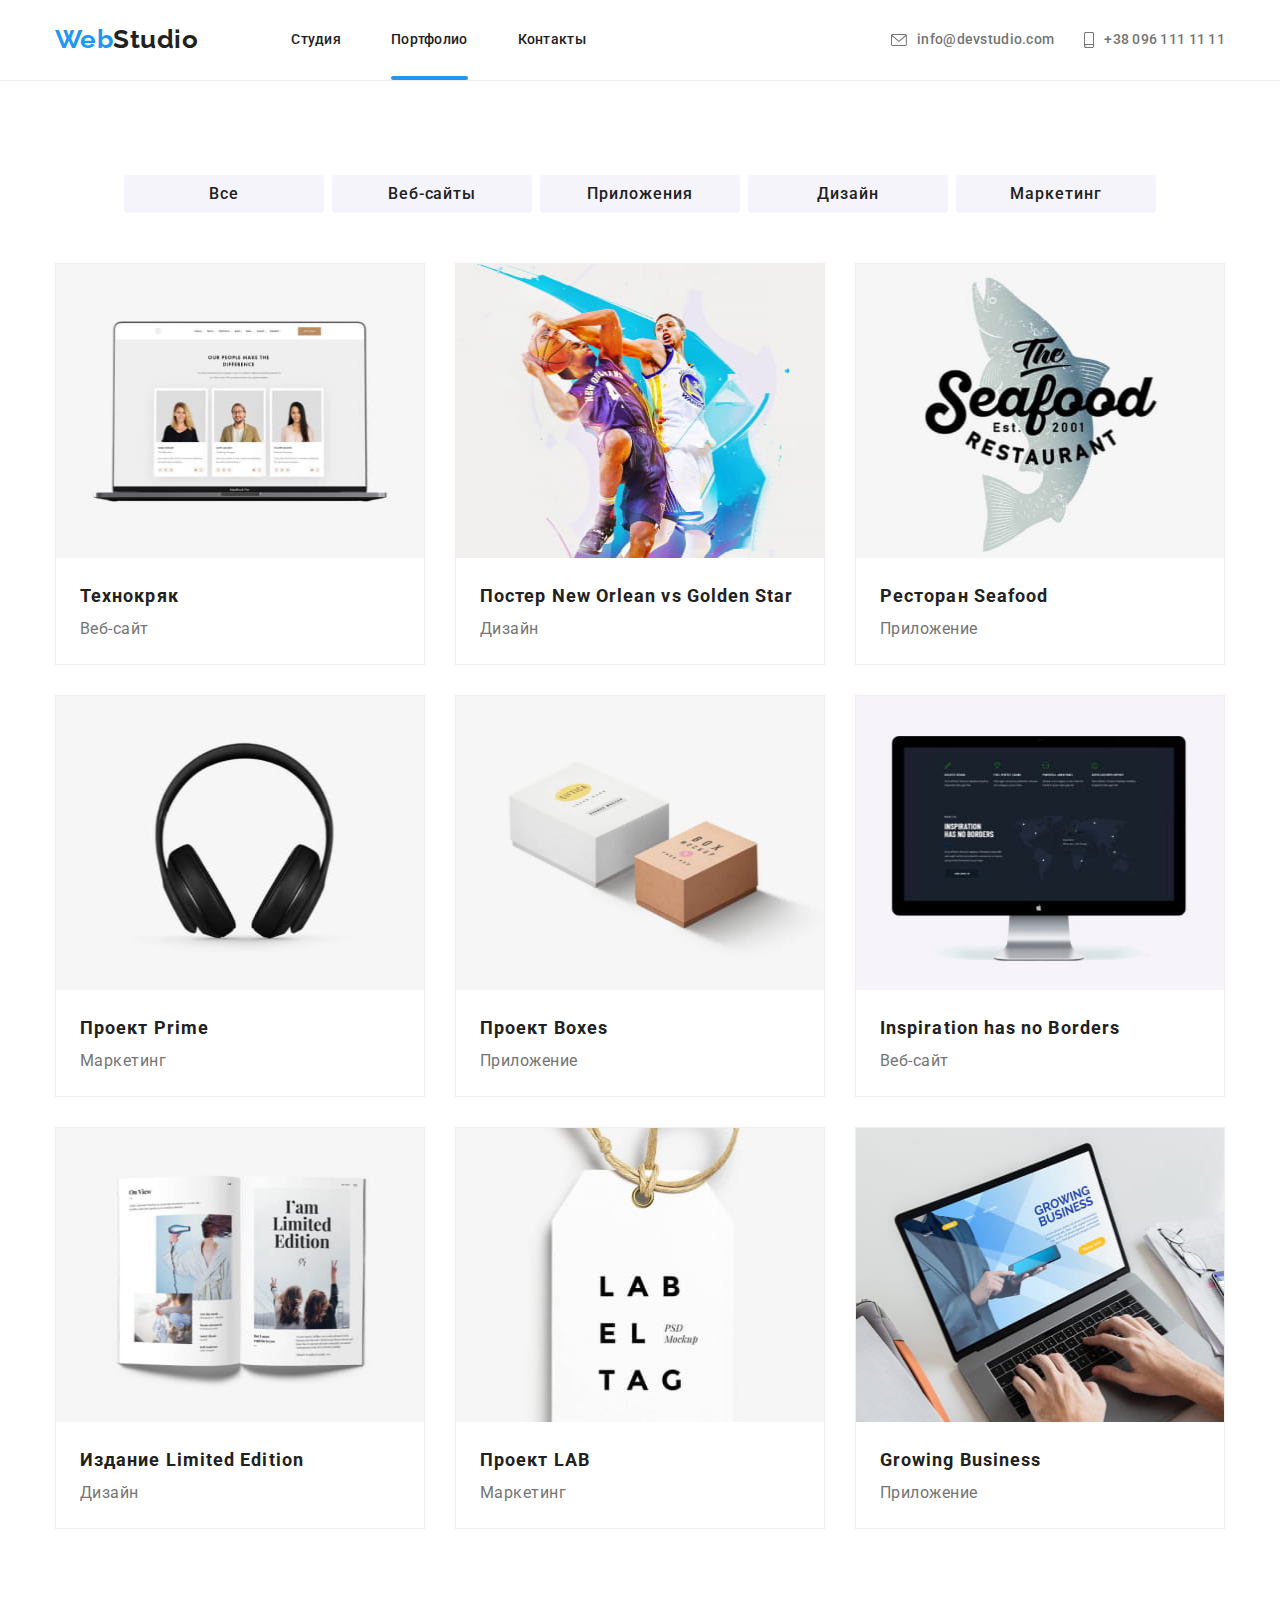
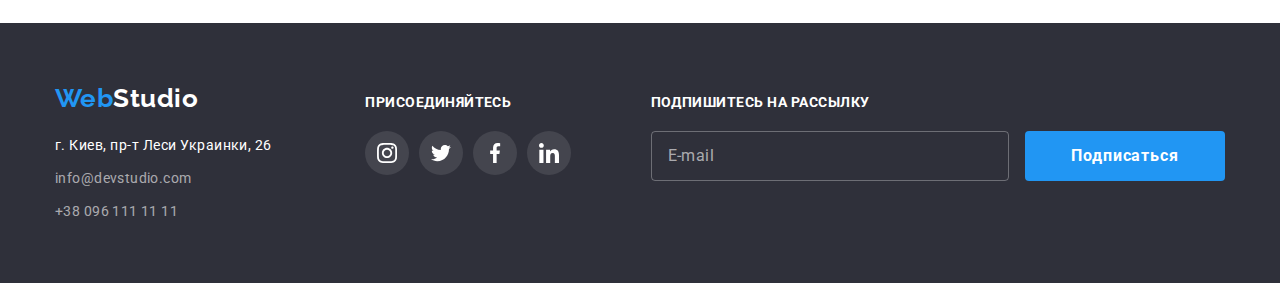
==== portfolio.html @ 0d94214a "initial files added" ====
<!DOCTYPE html>
<html lang="ru">
<head>
    <meta charset="UTF-8">
    <meta name="viewport" content="width=device-width, initial-scale=1.0">
    <link rel="stylesheet" href="https://cdnjs.cloudflare.com/ajax/libs/modern-normalize/1.0.0/modern-normalize.min.css">
    <link rel="preconnect" href="https://fonts.gstatic.com">
    <link href="https://fonts.googleapis.com/css2?family=Raleway:wght@700&family=Roboto:wght@400;500;700;900&display=swap"
        rel="stylesheet">
    <link href="https://fonts.googleapis.com/css2?family=Roboto:wght@400;500;700;900&display=swap" rel="stylesheet">
    <link rel="stylesheet" href="./css/main.min.css">
    <title>Web Studio</title>
</head>
<body>
    <header class="page-header">
        <div class="header-container container">
            <nav class="main-nav">
                <!-- lOGO -->
                <a class="logo header-logo link" href="./index.html"><span class="logo-span">Web</span>Studio</a>
                <!-- lOGO end -->
                <ul class="site-nav list">
                    <li class="nav-item">
                        <a class="link" href="./index.html">Студия</a>
                    </li>
                    <li class="nav-item">
                        <a class="link active" href="./portfolio.html">Портфолио</a>
                    </li>
                    <li class="nav-item">
                        <a class="link" href="#">Контакты</a>
                    </li>
                </ul>
            </nav>
            <ul class="contacts list">
                <li class="contacts-item">
                    <a class="header-contacts link" href="mailto:info@devstudio.com">
                        <svg class="contacts-icon envelope">
                            <use href="./images/sprite.svg#envelope"></use>
                        </svg>
                        info@devstudio.com
                    </a>
                </li>
                <li class="contacts-item">
                    <a class="header-contacts link" href="tel:+380961111111">
                        <svg class="contacts-icon smartphone">
                            <use href="./images/sprite.svg#smartphone"></use>
                        </svg>
                        +38 096 111 11 11
                    </a>
                </li>
            </ul>
        </div>
    </header>
    <main class="page-main">
        <section class="portfolio">
            <div class="portfolio-container container">
                <h1 class="visually-hidden">Портфолио</h1>
                <!-- FILTER-BUTTONS -->
                <ul class="filter-buttons list">
                    <li class="filter-item">
                        <button class="button" type="button">Все</button>
                    </li>
                    <li class="filter-item">
                        <button class="button" type="button">Веб-сайты</button>
                    </li>
                    <li class="filter-item">
                        <button class="button" type="button">Приложения</button>
                    </li>
                    <li class="filter-item">
                        <button class="button" type="button">Дизайн</button>
                    </li>
                    <li class="filter-item">
                        <button class="button" type="button">Маркетинг</button>
                    </li>
                </ul>
                <!-- FILTER-BUTTONS end-->
                
                <!-- PROJECTS -->
                <ul class="project-list list">
                    <li class="project-item">
                        <a class="link" href="">
                            <div class="project-photo-wrapper">
                                <img class="photo" width="370" height="294" src="./images/portfolio/img-0.jpg" alt="Картинка с ноутбуком">
                                <p class="overlay">
                                Технокряк это современная площадка распространения коронавируса. 
                                Компании используют эту платформу для цифрового шпионажа и атак на защищённые сервера конкурентов.
                                </p>
                            </div>
                            <div class="project-description-wrapper">
                                <h2 class="title">Технокряк</h2>
                                <p class="description">Веб-сайт</p>
                            </div>
                        </a>
                    </li>
                    <li class="project-item">
                        <a class="link" href="">
                            <div class="project-photo-wrapper">
                                <img class="photo" width="370" height="294" src="./images/portfolio/img-1.jpg" alt="Картинка с баскетболистами">
                                <p class="overlay">
                                    Технокряк это современная площадка распространения коронавируса.
                                    Компании используют эту платформу для цифрового шпионажа и атак на защищённые сервера конкурентов.
                                </p>
                            </div>
                            <div class="project-description-wrapper">
                                <h2 class="title">Постер <span lang="en">New Orlean vs Golden Star</span></h2>
                                <p class="description">Дизайн</p>
                            </div>
                        </a>
                    </li>
                    <li class="project-item">
                        <a class="link" href="">
                            <div class="project-photo-wrapper">
                                <img class="photo" width="370" height="294" src="./images/portfolio/img-2.jpg" alt="Картинка с логотипом ресторана">
                                <p class="overlay">
                                    Технокряк это современная площадка распространения коронавируса. 
                                    Компании используют эту платформу для цифрового шпионажа и атак на защищённые сервера конкурентов.
                                    </p>
                            </div>
                            <div class="project-description-wrapper">
                                <h2 class="title">Ресторан <span lang="en">Seafood</span></h2>
                                <p class="description">Приложение</p>
                            </div>
                        </a>
                    </li>
                    <li class="project-item">
                        <a class="link" href="">
                            <div class="project-photo-wrapper">
                                <img class="photo" width="370" height="294" src="./images/portfolio/img-3.jpg" alt="Картинка с наушниками">
                                <p class="overlay">
                                    Технокряк это современная площадка распространения коронавируса. 
                                    Компании используют эту платформу для цифрового шпионажа и атак на защищённые сервера конкурентов.
                                    </p>
                            </div>
                            <div class="project-description-wrapper">
                                <h2 class="title">Проект <span lang="en">Prime</span></h2>
                                <p class="description">Маркетинг</p>
                            </div>
                        </a>
                    </li>
                    <li class="project-item">
                        <a class="link" href="">
                            <div class="project-photo-wrapper">
                                <img class="photo" width="370" height="294" src="./images/portfolio/img-4.jpg" alt="Картинка с картонными коробками">
                                <p class="overlay">
                                    Технокряк это современная площадка распространения коронавируса. 
                                    Компании используют эту платформу для цифрового шпионажа и атак на защищённые сервера конкурентов.
                                    </p>
                            </div>
                            <div class="project-description-wrapper">
                                <h2 class="title">Проект <span lang="en">Boxes</span></h2>
                                <p class="description">Приложение</p>
                            </div>
                        </a>
                    </li>
                    <li class="project-item">
                        <a class="link" href="">
                            <div class="project-photo-wrapper">
                                <img class="photo" width="370" height="294" src="./images/portfolio/img-5.jpg" alt="Картинка с iMac">
                                <p class="overlay">
                                    Технокряк это современная площадка распространения коронавируса. 
                                    Компании используют эту платформу для цифрового шпионажа и атак на защищённые сервера конкурентов.
                                    </p>
                            </div>
                            <div class="project-description-wrapper">
                                <h2 class="title" lang="en">Inspiration has no Borders</h2>
                                <p class="description">Веб-сайт</p>
                            </div>
                        </a>
                    </li>
                    <li class="project-item">
                        <a class="link" href="">
                            <div class="project-photo-wrapper">
                                <img class="photo" width="370" height="294" src="./images/portfolio/img-6.jpg" alt="Картинка с журналом">
                                <p class="overlay">
                                    Технокряк это современная площадка распространения коронавируса. 
                                    Компании используют эту платформу для цифрового шпионажа и атак на защищённые сервера конкурентов.
                                    </p>
                            </div>
                            <div class="project-description-wrapper">
                                <h2 class="title">Издание <span lang="en">Limited Edition</span></h2>
                                <p class="description">Дизайн</p>
                            </div>
                        </a>
                    </li>
                    <li class="project-item">
                        <a class="link" href="">
                            <div class="project-photo-wrapper">
                                <img class="photo" width="370" height="294" src="./images/portfolio/img-7.jpg" alt="Картинка с Биркой">
                                <p class="overlay">
                                    Технокряк это современная площадка распространения коронавируса. 
                                    Компании используют эту платформу для цифрового шпионажа и атак на защищённые сервера конкурентов.
                                    </p>
                            </div>
                            <div class="project-description-wrapper">
                                <h2 class="title">Проект <span lang="en">LAB</span></h2>
                                <p class="description">Маркетинг</p>
                            </div>
                        </a>
                    </li>
                    <li class="project-item">
                        <a class="link" href="">
                            <div class="project-photo-wrapper">
                            <img class="photo" width="370" height="294" src="./images/portfolio/img-8.jpg" alt="Картинка с ноутбуком">
                            <p class="overlay">
                                Технокряк это современная площадка распространения коронавируса. 
                                Компании используют эту платформу для цифрового шпионажа и атак на защищённые сервера конкурентов.
                                </p>
                            </div>
                            <div class="project-description-wrapper">
                                <h2 class="title" lang="en">Growing Business</h2>
                                <p class="description">Приложение</p>
                            </div>
                        </a>
                    </li>
                </ul>
                <!-- PROJECTS end -->
            </div>
            
        </section>
    </main>
    <footer class="page-footer">
        <div class="footer-container container">
            <div class="footer-wrapper-contacts">
                <!-- lOGO -->
                <a class="logo footer-logo link" href="./index.html"><span class="logo-span">Web</span>Studio</a>
                <!-- lOGO end -->
                <address class="page-adress">
                    <p class="footer-adress item">г. Киев, пр-т Леси Украинки, 26</p>
                    <a class="footer-contacts link item" href="mailto:info@devstudio.com">info@devstudio.com</a>
                    <a class="footer-contacts link item" href="tel:+380961111111">+38 096 111 11 11</a>
                </address>
            </div>
            <div class="footer-wrapper-social">
                <p class="title">Присоединяйтесь</p>
                <ul class="social-links list">
                    <li class="social-links-item">
                        <a href="#" class="social-link link">
                            <svg class="social-icon">
                                <use href="./images/sprite.svg#instagram"></use>
                            </svg>
                        </a>
                    </li>
                    <li class="social-links-item">
                        <a href="#" class="social-link link">
                            <svg class="social-icon">
                                <use href="./images/sprite.svg#twitter"></use>
                            </svg>
                        </a>
                    </li>
                    <li class="social-links-item">
                        <a href="#" class="social-link link">
                            <svg class="social-icon">
                                <use href="./images/sprite.svg#facebook"></use>
                            </svg>
                        </a>
                    </li>
                    <li class="social-links-item">
                        <a href="#" class="social-link link">
                            <svg class="social-icon">
                                <use href="./images/sprite.svg#linkedin"></use>
                            </svg>
                        </a>
                    </li>
                </ul>
            </div>
            <form action="#" class="footer-subscribe-form">
                <label for="subscribe-email" class="title form-label">Подпишитесь на рассылку</label>
                <input class="form-input" type="email" name="email" id="subscribe-email" placeholder="E-mail">
                <button type="submit" class="button">Подписаться</button>
            </form>
        </div>
    </footer>
</body>
</html>
---- css/main.min.css ----
:root{--card-grid-gap: 30px}.visually-hidden{position:absolute !important;clip:rect(1px 1px 1px 1px);clip:rect(1px, 1px, 1px, 1px);padding:0 !important;border:0 !important;height:1px !important;width:1px !important;overflow:hidden}img{display:block;max-width:100%}h1,h2,h3,h4,h5,h6,p{margin:0}ul,li{margin:0;padding:0}.list{list-style:none}.link{text-decoration:none}.page-adress{font-style:normal}body{margin:auto;color:#757575;background-color:#fff;font-weight:400;font-family:"Roboto",sans-serif;letter-spacing:0.03em}.container{width:1200px;margin:0 auto;padding-top:94px;padding-bottom:94px;padding-left:15px;padding-right:15px}.header-container{display:-webkit-box;display:-ms-flexbox;display:flex;-webkit-box-align:center;-ms-flex-align:center;align-items:center;-webkit-box-pack:justify;-ms-flex-pack:justify;justify-content:space-between;padding-top:0;padding-bottom:0}.hero-container{padding:200px 0;text-align:center}.whatwedo-container{padding-top:0}.footer-container{display:-webkit-box;display:-ms-flexbox;display:flex;-webkit-box-pack:justify;-ms-flex-pack:justify;justify-content:space-between;-webkit-box-align:baseline;-ms-flex-align:baseline;align-items:baseline;padding-top:60px;padding-bottom:60px;color:#fff}.logo{font-weight:700;font-size:26px;font-family:"Raleway",sans-serif;line-height:1.19}.header-logo .logo-span,.footer-logo .logo-span{color:#2196f3}.header-logo{margin-right:93px;padding-top:24px;padding-bottom:25px;color:#212121}.footer-logo{display:block;margin-bottom:20px;color:#fff}.button{display:inline-block;min-width:200px;min-height:50px;padding:10px;color:#fff;background-color:#2196f3;font-family:inherit;font-weight:700;font-size:16px;line-height:1.87;letter-spacing:0.06em;border:0;border-radius:4px;-webkit-box-shadow:0;box-shadow:0;-webkit-transition:-webkit-box-shadow 250ms cubic-bezier(0.4, 0, 0.2, 1);transition:-webkit-box-shadow 250ms cubic-bezier(0.4, 0, 0.2, 1);transition:box-shadow 250ms cubic-bezier(0.4, 0, 0.2, 1);transition:box-shadow 250ms cubic-bezier(0.4, 0, 0.2, 1), -webkit-box-shadow 250ms cubic-bezier(0.4, 0, 0.2, 1)}.button:hover,.button:focus{cursor:pointer;-webkit-box-shadow:0px 4px 4px rgba(0,0,0,0.15);box-shadow:0px 4px 4px rgba(0,0,0,0.15)}.modal-form .button{-ms-flex-item-align:center;-ms-grid-row-align:center;align-self:center}.filter-buttons .button{min-height:38px;padding:6px 22px;color:#212121;background-color:#f5f4fa;font-weight:500;font-size:16px;line-height:1.62;-webkit-box-shadow:0;box-shadow:0;-webkit-transition:color 250ms cubic-bezier(0.4, 0, 0.2, 1),background-color 250ms cubic-bezier(0.4, 0, 0.2, 1),-webkit-box-shadow 250ms cubic-bezier(0.4, 0, 0.2, 1);transition:color 250ms cubic-bezier(0.4, 0, 0.2, 1),background-color 250ms cubic-bezier(0.4, 0, 0.2, 1),-webkit-box-shadow 250ms cubic-bezier(0.4, 0, 0.2, 1);transition:color 250ms cubic-bezier(0.4, 0, 0.2, 1),background-color 250ms cubic-bezier(0.4, 0, 0.2, 1),box-shadow 250ms cubic-bezier(0.4, 0, 0.2, 1);transition:color 250ms cubic-bezier(0.4, 0, 0.2, 1),background-color 250ms cubic-bezier(0.4, 0, 0.2, 1),box-shadow 250ms cubic-bezier(0.4, 0, 0.2, 1),-webkit-box-shadow 250ms cubic-bezier(0.4, 0, 0.2, 1)}.filter-buttons .button:focus,.filter-buttons .button:hover{color:#fff;background-color:#2196f3;-webkit-box-shadow:0px 3px 1px rgba(0,0,0,0.1),0px 1px 2px rgba(0,0,0,0.08),0px 2px 2px rgba(0,0,0,0.12);box-shadow:0px 3px 1px rgba(0,0,0,0.1),0px 1px 2px rgba(0,0,0,0.08),0px 2px 2px rgba(0,0,0,0.12)}.social-links{display:-webkit-box;display:-ms-flexbox;display:flex;-webkit-box-pack:center;-ms-flex-pack:center;justify-content:center;-ms-flex-wrap:wrap;flex-wrap:wrap;margin-right:-10px}.social-links-item{width:44px;height:44px;margin-right:10px}.social-link{display:-webkit-box;display:-ms-flexbox;display:flex;-webkit-box-pack:center;-ms-flex-pack:center;justify-content:center;-webkit-box-align:center;-ms-flex-align:center;align-items:center;width:100%;height:100%;border-radius:50%}.team .social-link{color:#afb1b8;background-color:#fff;-webkit-transition:background-color 250ms cubic-bezier(0.4, 0, 0.2, 1),-webkit-transition 250ms cubic-bezier(0.4, 0, 0.2, 1);transition:background-color 250ms cubic-bezier(0.4, 0, 0.2, 1),-webkit-transition 250ms cubic-bezier(0.4, 0, 0.2, 1);transition:transition 250ms cubic-bezier(0.4, 0, 0.2, 1),background-color 250ms cubic-bezier(0.4, 0, 0.2, 1);transition:transition 250ms cubic-bezier(0.4, 0, 0.2, 1),background-color 250ms cubic-bezier(0.4, 0, 0.2, 1),-webkit-transition 250ms cubic-bezier(0.4, 0, 0.2, 1)}.social-link:hover,.social-link:focus{color:#fff;background-color:#2196f3}.page-footer .social-link{color:#fff;background-color:rgba(255,255,255,0.1);-webkit-transition:background-color 250ms cubic-bezier(0.4, 0, 0.2, 1);transition:background-color 250ms cubic-bezier(0.4, 0, 0.2, 1)}.page-footer .social-link:hover,.page-footer .social-link:focus{background-color:#2196f3}.social-icon{width:20px;height:20px;fill:currentColor}.section .section-title{margin-top:0;margin-bottom:50px;color:#212121;font-weight:700;font-size:36px;line-height:1.17;text-align:center}.advantages .title{margin-bottom:10px;color:#212121;font-weight:700;font-size:14px;line-height:1.14;text-transform:uppercase}.team .title{margin-bottom:10px;color:#212121;font-weight:500;font-size:16px;line-height:1.19;text-align:center}.page-footer .title{margin-bottom:20px;color:#fff;font-weight:700;font-size:14px;line-height:1.14;text-transform:uppercase}.project-list .title{color:#212121;font-weight:700;font-size:18px;line-height:2;letter-spacing:0.06em}.page-header{border-bottom:1px solid #ececec}.main-nav{display:-webkit-box;display:-ms-flexbox;display:flex;-webkit-box-align:center;-ms-flex-align:center;align-items:center}.site-nav{display:-webkit-box;display:-ms-flexbox;display:flex}.site-nav .active{color:#2196f3}.site-nav .link{display:block;padding-top:32px;padding-bottom:32px;color:#212121;font-weight:500;font-size:14px;line-height:1.14;letter-spacing:0.02em;-webkit-transition:color 250ms cubic-bezier(0.4, 0, 0.2, 1);transition:color 250ms cubic-bezier(0.4, 0, 0.2, 1)}.site-nav .link:hover,.site-nav .link:focus{color:#2196f3}.nav-item{position:relative}.nav-item:not(:last-child){margin-right:50px}.nav-item .link::after{position:absolute;bottom:0;left:0;content:'';opacity:0;width:100%;height:4px;background-color:#2196f3;border-radius:2px}.active.link::after{opacity:1}.contacts{display:-webkit-box;display:-ms-flexbox;display:flex}.contacts-item:not(:last-child){margin-right:30px}.contacts-icon{display:-webkit-box;display:-ms-flexbox;display:flex;-webkit-box-pack:center;-ms-flex-pack:center;justify-content:center;-webkit-box-align:center;-ms-flex-align:center;align-items:center;margin-right:10px;fill:currentColor}.contacts-icon.envelope{width:16px;height:12px}.contacts-icon.smartphone{width:10px;height:16px}.header-contacts{display:-webkit-box;display:-ms-flexbox;display:flex;-webkit-box-align:center;-ms-flex-align:center;align-items:center;padding-top:32px;padding-bottom:32px;color:#757575;font-weight:500;font-size:14px;line-height:1.14;letter-spacing:0.02em;-webkit-transition:color 250ms cubic-bezier(0.4, 0, 0.2, 1);transition:color 250ms cubic-bezier(0.4, 0, 0.2, 1)}.header-contacts:hover,.header-contacts:focus{color:#2196f3}.hero{max-width:1600px;margin:0 auto;color:#fff;background-color:#2f303a;background-image:-webkit-gradient(linear, left top, left bottom, from(rgba(47,48,58,0.4)), to(rgba(47,48,58,0.4))),url(../images/hero/hero-bg.jpg);background-image:linear-gradient(rgba(47,48,58,0.4), rgba(47,48,58,0.4)),url(../images/hero/hero-bg.jpg);background-position:center;-o-object-fit:cover;object-fit:cover}.hero-title{width:700px;margin-bottom:30px;margin-left:auto;margin-right:auto;font-weight:900;font-size:44px;line-height:1.36;text-align:center;letter-spacing:0.06em;text-transform:uppercase}.advantages{display:-webkit-box;display:-ms-flexbox;display:flex;-ms-flex-wrap:wrap;flex-wrap:wrap;margin-right:calc(-1 * var(--card-grid-gap));margin-bottom:calc(-1 * var(--card-grid-gap))}.advantages .text{font-size:14px;line-height:1.71}.advantages-item{width:calc(100% / 4 - var(--card-grid-gap));margin-right:var(--card-grid-gap);margin-bottom:var(--card-grid-gap)}.advantages-icon-container{display:-webkit-box;display:-ms-flexbox;display:flex;width:100%;height:120px;-webkit-box-pack:center;-ms-flex-pack:center;justify-content:center;-webkit-box-align:center;-ms-flex-align:center;align-items:center;margin-bottom:30px;background-color:#f5f4fa;border-radius:4px}.advantages-icon{width:70px;height:70px}.whatwedo{display:-webkit-box;display:-ms-flexbox;display:flex;-ms-flex-wrap:wrap;flex-wrap:wrap;margin-right:calc(-1 * var(--card-grid-gap));margin-bottom:calc(-1 * var(--card-grid-gap))}.whatwedo-item{position:relative;width:calc(100% / 3 - var(--card-grid-gap));margin-right:var(--card-grid-gap);margin-bottom:var(--card-grid-gap)}.whatwedo .title{position:absolute;bottom:0;width:100%;padding:27px 15px;background-color:rgba(47,48,58,0.8);color:#fff;font-weight:700;font-size:14px;line-height:1.14;text-align:center;text-transform:uppercase}.team{background-color:#f5f4fa}.team-list{display:-webkit-box;display:-ms-flexbox;display:flex;-ms-flex-wrap:wrap;flex-wrap:wrap;margin-right:calc(-1 * var(--card-grid-gap));margin-bottom:calc(-1 * var(--card-grid-gap))}.team-item{width:calc(100% / 4 - var(--card-grid-gap));margin-right:var(--card-grid-gap);margin-bottom:var(--card-grid-gap);background-color:#fff;border-radius:0 0 4px 4px;-webkit-box-shadow:0px 1px 3px rgba(0,0,0,0.12),0px 1px 1px rgba(0,0,0,0.14),0px 2px 1px rgba(0,0,0,0.2);box-shadow:0px 1px 3px rgba(0,0,0,0.12),0px 1px 1px rgba(0,0,0,0.14),0px 2px 1px rgba(0,0,0,0.2)}.team-description-wrapper{padding-top:30px;padding-bottom:30px;padding-left:15px;padding-right:15px}.team .position{margin-bottom:16px;font-size:16px;line-height:1.19;text-align:center}.clients{display:-webkit-box;display:-ms-flexbox;display:flex;margin-right:calc(-1 * var(--card-grid-gap));-webkit-box-align:center;-ms-flex-align:center;align-items:center}.clients-item{width:calc(100% / 6 - var(--card-grid-gap));height:90px;margin-right:var(--card-grid-gap);color:#757575}.clients-icon-link{display:-webkit-box;display:-ms-flexbox;display:flex;-webkit-box-pack:center;-ms-flex-pack:center;justify-content:center;-webkit-box-align:center;-ms-flex-align:center;align-items:center;width:100%;height:100%;color:#afb1b8;border:1px solid #afb1b8;border-radius:4px;-webkit-transition:color 250ms cubic-bezier(0.4, 0, 0.2, 1),border 250ms cubic-bezier(0.4, 0, 0.2, 1);transition:color 250ms cubic-bezier(0.4, 0, 0.2, 1),border 250ms cubic-bezier(0.4, 0, 0.2, 1)}.clients-icon-link:hover,.clients-icon-link:focus{color:#2196f3;border:1px solid #2196f3}.clients-icon{width:80px;height:50px;fill:currentColor}.clients-icon.company-1{width:44px;height:49px}.clients-icon.company-2{width:40px;height:52px}.clients-icon.company-3{width:41px;height:43px}.clients-icon.company-4{width:80px;height:42px}.clients-icon.company-5{width:59px;height:47px}.clients-icon.company-6{width:88px;height:45px}.page-footer{color:#fff;background-color:#2f303a}.page-adress{min-width:231px}.page-adress .item:not(:last-child){margin-bottom:9px}.footer-adress{font-size:14px;line-height:1.71}.footer-contacts{display:block;color:rgba(255,255,255,0.6);font-size:14px;line-height:1.71;letter-spacing:0.03em;-webkit-transition:color 250ms cubic-bezier(0.4, 0, 0.2, 1);transition:color 250ms cubic-bezier(0.4, 0, 0.2, 1)}.footer-contacts:hover,.footer-contacts:focus{color:#2196f3}.footer-subscribe-form .form-label{display:block}.footer-subscribe-form .form-input{min-width:358px;min-height:50px;margin-right:12px;padding-left:16px;background-color:transparent;color:#fff;font-size:16px;line-height:1.25;letter-spacing:0.03em;border:1px solid rgba(255,255,255,0.3);border-radius:4px}.footer-subscribe-form .form-input::-webkit-input-placeholder{color:rgba(255,255,255,0.6)}.footer-subscribe-form .form-input:-ms-input-placeholder{color:rgba(255,255,255,0.6)}.footer-subscribe-form .form-input::-ms-input-placeholder{color:rgba(255,255,255,0.6)}.footer-subscribe-form .form-input::placeholder{color:rgba(255,255,255,0.6)}.filter-buttons{display:-webkit-box;display:-ms-flexbox;display:flex;-webkit-box-pack:center;-ms-flex-pack:center;justify-content:center;margin-bottom:50px}.filter-item:not(:last-child){margin-right:8px}.project-list{display:-webkit-box;display:-ms-flexbox;display:flex;-ms-flex-wrap:wrap;flex-wrap:wrap;margin-right:calc(-1 * var(--card-grid-gap));margin-bottom:calc(-1 * var(--card-grid-gap))}.project-item{-ms-flex-preferred-size:calc(100% / 3 - var(--card-grid-gap));flex-basis:calc(100% / 3 - var(--card-grid-gap));margin-right:var(--card-grid-gap);margin-bottom:var(--card-grid-gap);border:1px solid #eeeeee}.project-item .link{display:block;-webkit-box-shadow:0;box-shadow:0;-webkit-transition:-webkit-box-shadow 250ms cubic-bezier(0.4, 0, 0.2, 1);transition:-webkit-box-shadow 250ms cubic-bezier(0.4, 0, 0.2, 1);transition:box-shadow 250ms cubic-bezier(0.4, 0, 0.2, 1);transition:box-shadow 250ms cubic-bezier(0.4, 0, 0.2, 1), -webkit-box-shadow 250ms cubic-bezier(0.4, 0, 0.2, 1)}.project-item .link:hover,.project-item .link:focus{-webkit-box-shadow:0px 1px 1px rgba(0,0,0,0.12),0px 4px 4px rgba(0,0,0,0.06),1px 4px 6px rgba(0,0,0,0.16);box-shadow:0px 1px 1px rgba(0,0,0,0.12),0px 4px 4px rgba(0,0,0,0.06),1px 4px 6px rgba(0,0,0,0.16)}.project-list .description{color:#757575;font-size:16px;line-height:1.87}.project-description-wrapper{padding:20px 24px;background-color:#fff}.project-photo-wrapper{position:relative;overflow:hidden}.project-item .overlay{position:absolute;left:0;top:0;-webkit-transform:translateY(100%);transform:translateY(100%);display:-webkit-box;display:-ms-flexbox;display:flex;-webkit-box-align:center;-ms-flex-align:center;align-items:center;width:100%;height:100%;padding:24px;color:#fff;background-color:rgba(33,150,243,0.9);font-size:18px;line-height:1.56;text-align:center;-webkit-transition:-webkit-transform 250ms cubic-bezier(0.4, 0, 0.2, 1);transition:-webkit-transform 250ms cubic-bezier(0.4, 0, 0.2, 1);transition:transform 250ms cubic-bezier(0.4, 0, 0.2, 1);transition:transform 250ms cubic-bezier(0.4, 0, 0.2, 1), -webkit-transform 250ms cubic-bezier(0.4, 0, 0.2, 1)}.project-item .link:hover .overlay,.project-item .link:focus .overlay{-webkit-transform:translateY(0);transform:translateY(0)}.backdrop{position:fixed;top:0;left:0;width:100%;height:100%;background-color:rgba(0,0,0,0.2);opacity:1;-webkit-transform:scale(1);transform:scale(1);-webkit-transition:opacity 250ms cubic-bezier(0.4, 0, 0.2, 1),-webkit-transform 250ms cubic-bezier(0.4, 0, 0.2, 1);transition:opacity 250ms cubic-bezier(0.4, 0, 0.2, 1),-webkit-transform 250ms cubic-bezier(0.4, 0, 0.2, 1);transition:opacity 250ms cubic-bezier(0.4, 0, 0.2, 1),transform 250ms cubic-bezier(0.4, 0, 0.2, 1);transition:opacity 250ms cubic-bezier(0.4, 0, 0.2, 1),transform 250ms cubic-bezier(0.4, 0, 0.2, 1),-webkit-transform 250ms cubic-bezier(0.4, 0, 0.2, 1)}.modal{position:absolute;top:50%;left:50%;-webkit-transform:translate(-50%, -50%) scale(1);transform:translate(-50%, -50%) scale(1);width:528px;height:581px;padding:40px;background-color:#fff;-webkit-box-shadow:0px 1px 3px rgba(0,0,0,0.12),0px 1px 1px rgba(0,0,0,0.14),0px 2px 1px rgba(0,0,0,0.2);box-shadow:0px 1px 3px rgba(0,0,0,0.12),0px 1px 1px rgba(0,0,0,0.14),0px 2px 1px rgba(0,0,0,0.2);border-radius:4px;-webkit-transition:-webkit-transform 250ms cubic-bezier(0.4, 0, 0.2, 1);transition:-webkit-transform 250ms cubic-bezier(0.4, 0, 0.2, 1);transition:transform 250ms cubic-bezier(0.4, 0, 0.2, 1);transition:transform 250ms cubic-bezier(0.4, 0, 0.2, 1), -webkit-transform 250ms cubic-bezier(0.4, 0, 0.2, 1)}.backdrop.is-hidden .modal{-webkit-transform:translate(-50%, -50%) scale(0.9);transform:translate(-50%, -50%) scale(0.9)}.modal .call-to-action{margin:0 auto;margin-bottom:12px;color:#212121;font-weight:700;font-size:20px;line-height:1.15}.modal-form{display:-webkit-box;display:-ms-flexbox;display:flex;-webkit-box-orient:vertical;-webkit-box-direction:normal;-ms-flex-direction:column;flex-direction:column}.modal-form-input-wrapper{display:block;position:relative}.modal-form-input-label{margin-bottom:10px}.modal-form .input-title,.modal-form .textarea-title{display:block;margin-bottom:4px;font-size:12px;line-height:1.17;letter-spacing:0.01em}.modal-form-input{display:block;height:40px;width:100%;padding-left:42px;border:1px solid rgba(33,33,33,0.2);border-radius:4px;-webkit-transition:border 250ms cubic-bezier(0.4, 0, 0.2, 1);transition:border 250ms cubic-bezier(0.4, 0, 0.2, 1)}.modal-form-input:focus,.modal-form-input:hover{cursor:pointer;outline:none;border:1px solid #2196f3}.modal-form-icon{position:absolute;top:50%;left:12px;-webkit-transform:translateY(-50%);transform:translateY(-50%);width:18px;height:18px;fill:#212121;-webkit-transition:fill 250ms cubic-bezier(0.4, 0, 0.2, 1);transition:fill 250ms cubic-bezier(0.4, 0, 0.2, 1)}.modal-form-input:focus+.modal-form-icon,.modal-form-input:hover+.modal-form-icon{fill:#2196f3}.modal-form-textarea-label{margin-bottom:20px}.modal-form-message{display:block;height:120px;width:100%;padding:12px 16px;resize:none;border:1px solid rgba(33,33,33,0.2);border-radius:4px;-webkit-transition:border 250ms cubic-bezier(0.4, 0, 0.2, 1);transition:border 250ms cubic-bezier(0.4, 0, 0.2, 1)}.modal-form-message::-webkit-input-placeholder{font-size:12px;line-height:1.17;letter-spacing:0.01em;color:rgba(117,117,117,0.5)}.modal-form-message:-ms-input-placeholder{font-size:12px;line-height:1.17;letter-spacing:0.01em;color:rgba(117,117,117,0.5)}.modal-form-message::-ms-input-placeholder{font-size:12px;line-height:1.17;letter-spacing:0.01em;color:rgba(117,117,117,0.5)}.modal-form-message::placeholder{font-size:12px;line-height:1.17;letter-spacing:0.01em;color:rgba(117,117,117,0.5)}.modal-form-message:focus,.modal-form-message:hover{cursor:pointer;outline:none;border:1px solid #2196f3}.modal-form-check-policy-label{font-size:14px;line-height:1.71;margin-bottom:30px}.modal-form-check-policy-title{display:-webkit-box;display:-ms-flexbox;display:flex;-webkit-box-align:center;-ms-flex-align:center;align-items:center;-ms-flex-wrap:wrap;flex-wrap:wrap;font-size:14px;line-height:1.71}.modal-form-check-policy-title::before{content:'';display:inline-block;width:16px;height:15px;margin-right:7px;background-image:url("../images/modal-window/checkbox.svg");-webkit-transition:background-image 250ms cubic-bezier(0.4, 0, 0.2, 1);transition:background-image 250ms cubic-bezier(0.4, 0, 0.2, 1)}.modal-form-check-policy:checked+.modal-form-check-policy-title::before{background-image:url("../images/modal-window/checkbox-checked.svg")}.modal-form-check-policy:focus+.modal-form-check-policy-title::before{outline:1px solid #2f303a}.modal-form-check-policy-link{color:#2196f3}.modal-close-btn{position:absolute;top:8px;right:8px;width:30px;height:30px;border:1px solid rgba(0,0,0,0.1);border-radius:50%;cursor:pointer}.modal-close-icon{width:11px;height:11px;margin:auto}.is-hidden{opacity:0;-webkit-transform:scale(0);transform:scale(0);pointer-events:none}
/*# sourceMappingURL=main.min.css.map */
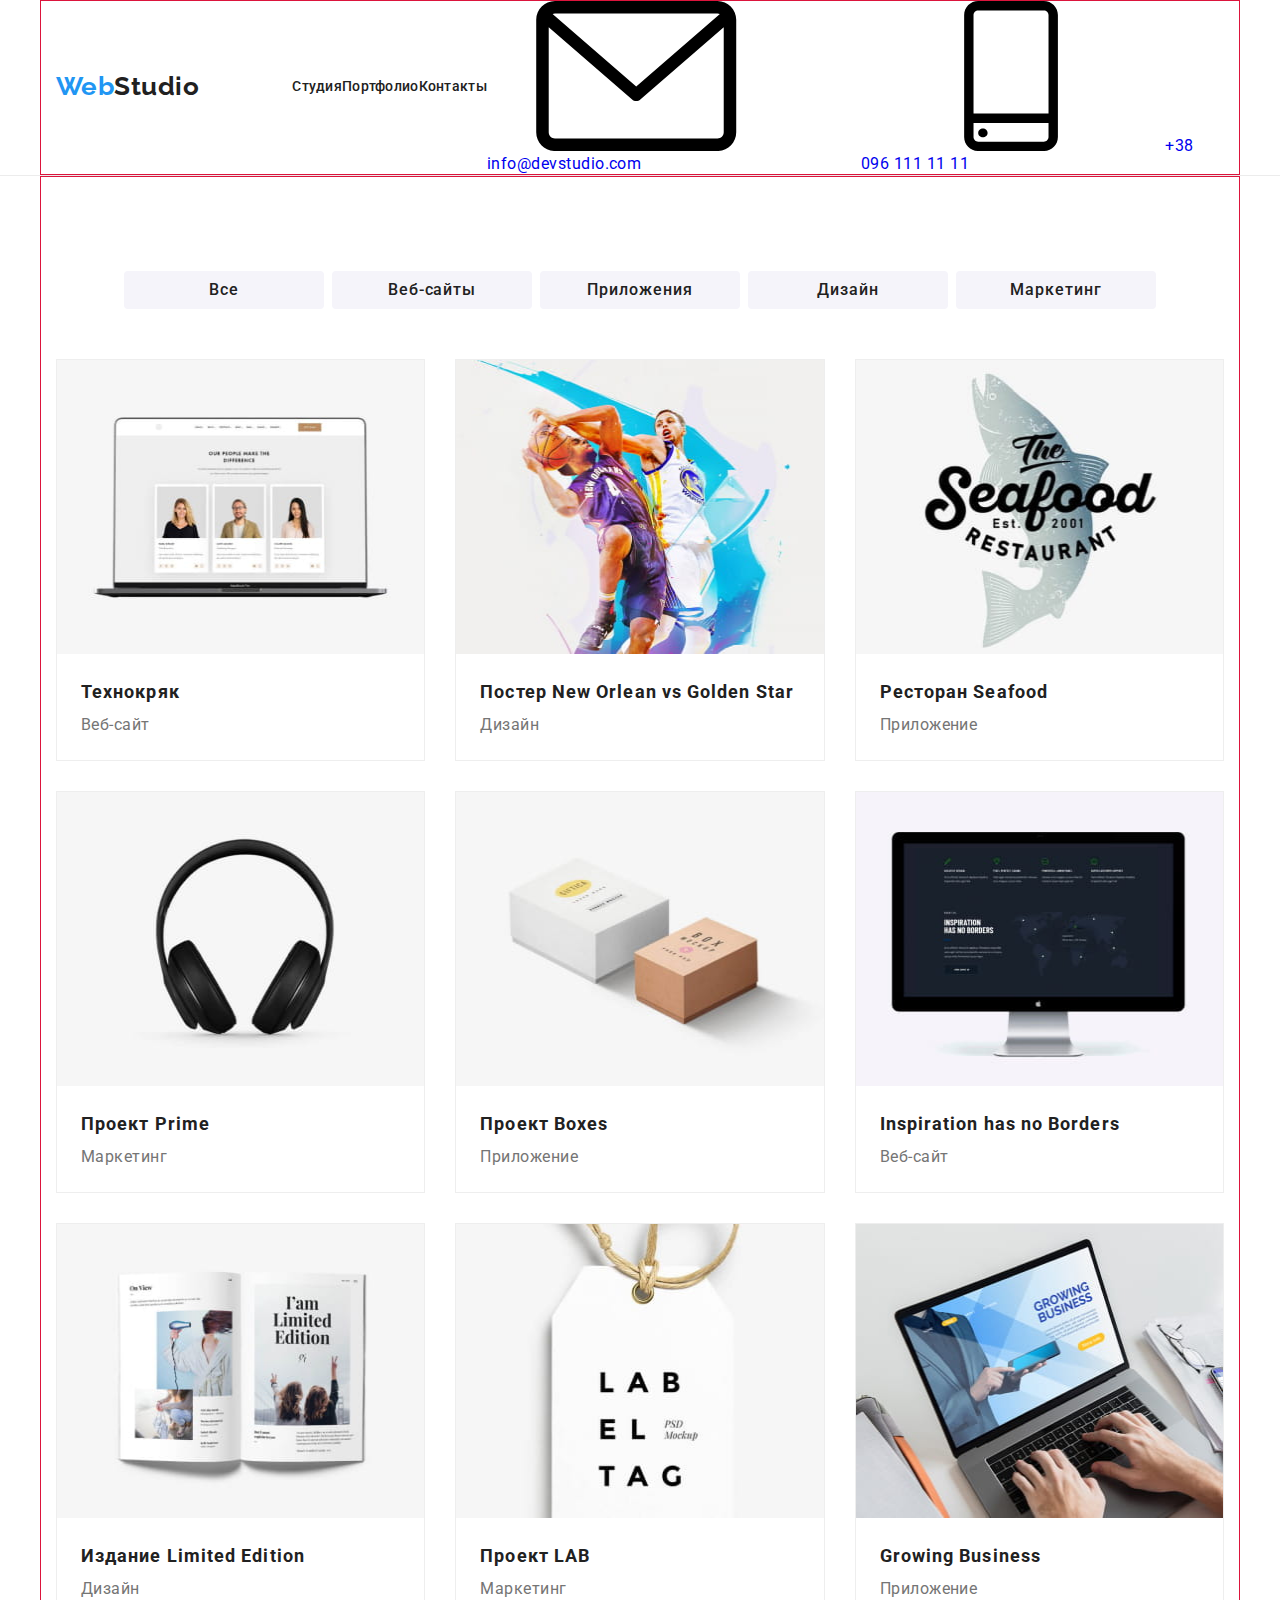
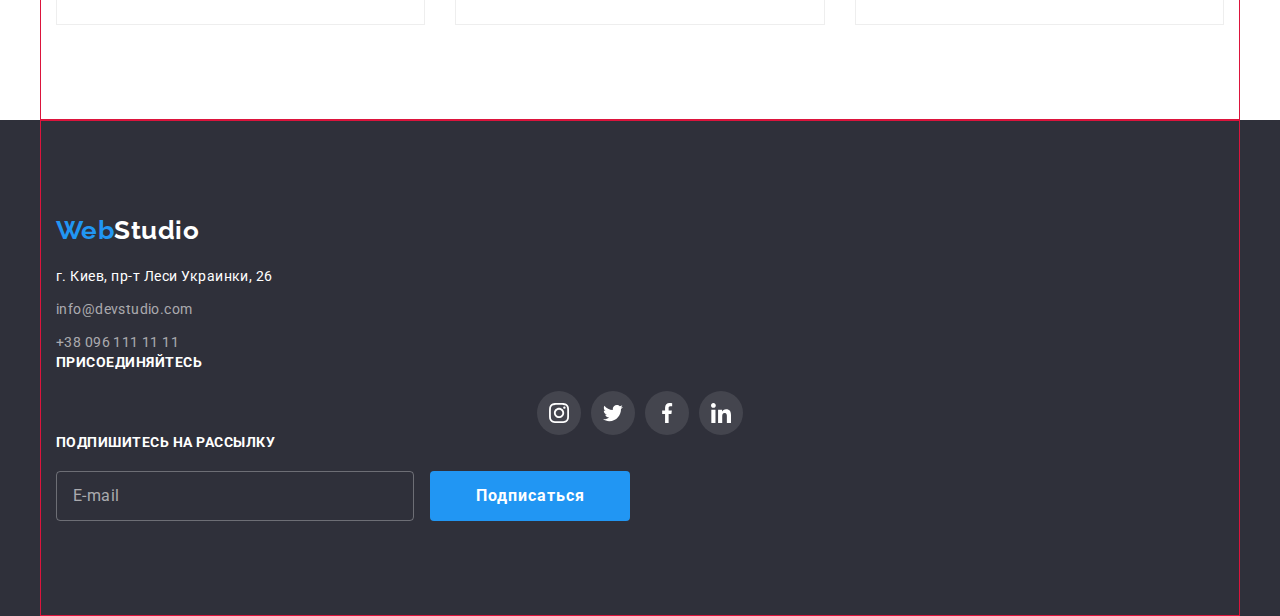
==== commit 1ca06eac: "mobile menu added" ====
--- a/portfolio.html
+++ b/portfolio.html
@@ -48,6 +48,55 @@
                     </a>
                 </li>
             </ul>
+            <button type="button" class="burger-btn" data-menu-button>
+                <svg class="burger-icon">
+                    <use href="./images/sprite.svg#mobile-burger-button"></use>
+                </svg>
+            </button>
+            <!-- MOBILE MENU -->
+            <div class="mobile-menu" data-menu>
+                <button type="button" class="mobile-nav-close-btn" data-menu-close>
+                    <svg class="mobile-nav-close-icon">
+                        <use href="./images/sprite.svg#modal-close-btn"></use>
+                    </svg>
+                </button>
+                <ul class="mobile-menu-nav list">
+                    <li class="mobile-nav-item">
+                        <a href="./index.html" class="link">Студия</a>
+                    </li>
+                    <li class="mobile-nav-item">
+                        <a href="./portfolio.html" class="link">Портфолио</a>
+                    </li>
+                    <li class="mobile-nav-item">
+                        <a href="#" class="link">Контакты</a>
+                    </li>
+                </ul>
+                <div class="mobile-menu-bottom-wrapper">
+                    <ul class="mobile-menu-contacts list">
+                        <li class="mobile-contacts-item">
+                            <a href="tel:+380961111111" class="link">+38 096 111 11 11</a>
+                        </li>
+                        <li class="mobile-contacts-item">
+                            <a href="mailto:info@devstudio.com" class="link">info@devstudio.com</a>
+                        </li>
+                    </ul>
+                    <ul class="mobile-menu-social-links list">
+                        <li class="mobile-social-links-item">
+                            <a href="#" class="link">Instagram</a>
+                        </li>
+                        <li class="mobile-social-links-item">
+                            <a href="#" class="link">Twitter</a>
+                        </li>
+                        <li class="mobile-social-links-item">
+                            <a href="#" class="link">Facebook</a>
+                        </li>
+                        <li class="mobile-social-links-item">
+                            <a href="#" class="link">LinkedIn</a>
+                        </li>
+                    </ul>
+                </div>
+            </div>
+            <!-- MOBILE MENU end -->
         </div>
     </header>
     <main class="page-main">
@@ -269,5 +318,8 @@
             </form>
         </div>
     </footer>
+    <script src="./js/mobile-menu.js"></script>
+
+
 </body>
 </html>--- a/css/main.min.css
+++ b/css/main.min.css
@@ -1,2 +1,2 @@
-:root{--card-grid-gap: 30px}.visually-hidden{position:absolute !important;clip:rect(1px 1px 1px 1px);clip:rect(1px, 1px, 1px, 1px);padding:0 !important;border:0 !important;height:1px !important;width:1px !important;overflow:hidden}img{display:block;max-width:100%}h1,h2,h3,h4,h5,h6,p{margin:0}ul,li{margin:0;padding:0}.list{list-style:none}.link{text-decoration:none}.page-adress{font-style:normal}body{margin:auto;color:#757575;background-color:#fff;font-weight:400;font-family:"Roboto",sans-serif;letter-spacing:0.03em}.container{width:1200px;margin:0 auto;padding-top:94px;padding-bottom:94px;padding-left:15px;padding-right:15px}.header-container{display:-webkit-box;display:-ms-flexbox;display:flex;-webkit-box-align:center;-ms-flex-align:center;align-items:center;-webkit-box-pack:justify;-ms-flex-pack:justify;justify-content:space-between;padding-top:0;padding-bottom:0}.hero-container{padding:200px 0;text-align:center}.whatwedo-container{padding-top:0}.footer-container{display:-webkit-box;display:-ms-flexbox;display:flex;-webkit-box-pack:justify;-ms-flex-pack:justify;justify-content:space-between;-webkit-box-align:baseline;-ms-flex-align:baseline;align-items:baseline;padding-top:60px;padding-bottom:60px;color:#fff}.logo{font-weight:700;font-size:26px;font-family:"Raleway",sans-serif;line-height:1.19}.header-logo .logo-span,.footer-logo .logo-span{color:#2196f3}.header-logo{margin-right:93px;padding-top:24px;padding-bottom:25px;color:#212121}.footer-logo{display:block;margin-bottom:20px;color:#fff}.button{display:inline-block;min-width:200px;min-height:50px;padding:10px;color:#fff;background-color:#2196f3;font-family:inherit;font-weight:700;font-size:16px;line-height:1.87;letter-spacing:0.06em;border:0;border-radius:4px;-webkit-box-shadow:0;box-shadow:0;-webkit-transition:-webkit-box-shadow 250ms cubic-bezier(0.4, 0, 0.2, 1);transition:-webkit-box-shadow 250ms cubic-bezier(0.4, 0, 0.2, 1);transition:box-shadow 250ms cubic-bezier(0.4, 0, 0.2, 1);transition:box-shadow 250ms cubic-bezier(0.4, 0, 0.2, 1), -webkit-box-shadow 250ms cubic-bezier(0.4, 0, 0.2, 1)}.button:hover,.button:focus{cursor:pointer;-webkit-box-shadow:0px 4px 4px rgba(0,0,0,0.15);box-shadow:0px 4px 4px rgba(0,0,0,0.15)}.modal-form .button{-ms-flex-item-align:center;-ms-grid-row-align:center;align-self:center}.filter-buttons .button{min-height:38px;padding:6px 22px;color:#212121;background-color:#f5f4fa;font-weight:500;font-size:16px;line-height:1.62;-webkit-box-shadow:0;box-shadow:0;-webkit-transition:color 250ms cubic-bezier(0.4, 0, 0.2, 1),background-color 250ms cubic-bezier(0.4, 0, 0.2, 1),-webkit-box-shadow 250ms cubic-bezier(0.4, 0, 0.2, 1);transition:color 250ms cubic-bezier(0.4, 0, 0.2, 1),background-color 250ms cubic-bezier(0.4, 0, 0.2, 1),-webkit-box-shadow 250ms cubic-bezier(0.4, 0, 0.2, 1);transition:color 250ms cubic-bezier(0.4, 0, 0.2, 1),background-color 250ms cubic-bezier(0.4, 0, 0.2, 1),box-shadow 250ms cubic-bezier(0.4, 0, 0.2, 1);transition:color 250ms cubic-bezier(0.4, 0, 0.2, 1),background-color 250ms cubic-bezier(0.4, 0, 0.2, 1),box-shadow 250ms cubic-bezier(0.4, 0, 0.2, 1),-webkit-box-shadow 250ms cubic-bezier(0.4, 0, 0.2, 1)}.filter-buttons .button:focus,.filter-buttons .button:hover{color:#fff;background-color:#2196f3;-webkit-box-shadow:0px 3px 1px rgba(0,0,0,0.1),0px 1px 2px rgba(0,0,0,0.08),0px 2px 2px rgba(0,0,0,0.12);box-shadow:0px 3px 1px rgba(0,0,0,0.1),0px 1px 2px rgba(0,0,0,0.08),0px 2px 2px rgba(0,0,0,0.12)}.social-links{display:-webkit-box;display:-ms-flexbox;display:flex;-webkit-box-pack:center;-ms-flex-pack:center;justify-content:center;-ms-flex-wrap:wrap;flex-wrap:wrap;margin-right:-10px}.social-links-item{width:44px;height:44px;margin-right:10px}.social-link{display:-webkit-box;display:-ms-flexbox;display:flex;-webkit-box-pack:center;-ms-flex-pack:center;justify-content:center;-webkit-box-align:center;-ms-flex-align:center;align-items:center;width:100%;height:100%;border-radius:50%}.team .social-link{color:#afb1b8;background-color:#fff;-webkit-transition:background-color 250ms cubic-bezier(0.4, 0, 0.2, 1),-webkit-transition 250ms cubic-bezier(0.4, 0, 0.2, 1);transition:background-color 250ms cubic-bezier(0.4, 0, 0.2, 1),-webkit-transition 250ms cubic-bezier(0.4, 0, 0.2, 1);transition:transition 250ms cubic-bezier(0.4, 0, 0.2, 1),background-color 250ms cubic-bezier(0.4, 0, 0.2, 1);transition:transition 250ms cubic-bezier(0.4, 0, 0.2, 1),background-color 250ms cubic-bezier(0.4, 0, 0.2, 1),-webkit-transition 250ms cubic-bezier(0.4, 0, 0.2, 1)}.social-link:hover,.social-link:focus{color:#fff;background-color:#2196f3}.page-footer .social-link{color:#fff;background-color:rgba(255,255,255,0.1);-webkit-transition:background-color 250ms cubic-bezier(0.4, 0, 0.2, 1);transition:background-color 250ms cubic-bezier(0.4, 0, 0.2, 1)}.page-footer .social-link:hover,.page-footer .social-link:focus{background-color:#2196f3}.social-icon{width:20px;height:20px;fill:currentColor}.section .section-title{margin-top:0;margin-bottom:50px;color:#212121;font-weight:700;font-size:36px;line-height:1.17;text-align:center}.advantages .title{margin-bottom:10px;color:#212121;font-weight:700;font-size:14px;line-height:1.14;text-transform:uppercase}.team .title{margin-bottom:10px;color:#212121;font-weight:500;font-size:16px;line-height:1.19;text-align:center}.page-footer .title{margin-bottom:20px;color:#fff;font-weight:700;font-size:14px;line-height:1.14;text-transform:uppercase}.project-list .title{color:#212121;font-weight:700;font-size:18px;line-height:2;letter-spacing:0.06em}.page-header{border-bottom:1px solid #ececec}.main-nav{display:-webkit-box;display:-ms-flexbox;display:flex;-webkit-box-align:center;-ms-flex-align:center;align-items:center}.site-nav{display:-webkit-box;display:-ms-flexbox;display:flex}.site-nav .active{color:#2196f3}.site-nav .link{display:block;padding-top:32px;padding-bottom:32px;color:#212121;font-weight:500;font-size:14px;line-height:1.14;letter-spacing:0.02em;-webkit-transition:color 250ms cubic-bezier(0.4, 0, 0.2, 1);transition:color 250ms cubic-bezier(0.4, 0, 0.2, 1)}.site-nav .link:hover,.site-nav .link:focus{color:#2196f3}.nav-item{position:relative}.nav-item:not(:last-child){margin-right:50px}.nav-item .link::after{position:absolute;bottom:0;left:0;content:'';opacity:0;width:100%;height:4px;background-color:#2196f3;border-radius:2px}.active.link::after{opacity:1}.contacts{display:-webkit-box;display:-ms-flexbox;display:flex}.contacts-item:not(:last-child){margin-right:30px}.contacts-icon{display:-webkit-box;display:-ms-flexbox;display:flex;-webkit-box-pack:center;-ms-flex-pack:center;justify-content:center;-webkit-box-align:center;-ms-flex-align:center;align-items:center;margin-right:10px;fill:currentColor}.contacts-icon.envelope{width:16px;height:12px}.contacts-icon.smartphone{width:10px;height:16px}.header-contacts{display:-webkit-box;display:-ms-flexbox;display:flex;-webkit-box-align:center;-ms-flex-align:center;align-items:center;padding-top:32px;padding-bottom:32px;color:#757575;font-weight:500;font-size:14px;line-height:1.14;letter-spacing:0.02em;-webkit-transition:color 250ms cubic-bezier(0.4, 0, 0.2, 1);transition:color 250ms cubic-bezier(0.4, 0, 0.2, 1)}.header-contacts:hover,.header-contacts:focus{color:#2196f3}.hero{max-width:1600px;margin:0 auto;color:#fff;background-color:#2f303a;background-image:-webkit-gradient(linear, left top, left bottom, from(rgba(47,48,58,0.4)), to(rgba(47,48,58,0.4))),url(../images/hero/hero-bg.jpg);background-image:linear-gradient(rgba(47,48,58,0.4), rgba(47,48,58,0.4)),url(../images/hero/hero-bg.jpg);background-position:center;-o-object-fit:cover;object-fit:cover}.hero-title{width:700px;margin-bottom:30px;margin-left:auto;margin-right:auto;font-weight:900;font-size:44px;line-height:1.36;text-align:center;letter-spacing:0.06em;text-transform:uppercase}.advantages{display:-webkit-box;display:-ms-flexbox;display:flex;-ms-flex-wrap:wrap;flex-wrap:wrap;margin-right:calc(-1 * var(--card-grid-gap));margin-bottom:calc(-1 * var(--card-grid-gap))}.advantages .text{font-size:14px;line-height:1.71}.advantages-item{width:calc(100% / 4 - var(--card-grid-gap));margin-right:var(--card-grid-gap);margin-bottom:var(--card-grid-gap)}.advantages-icon-container{display:-webkit-box;display:-ms-flexbox;display:flex;width:100%;height:120px;-webkit-box-pack:center;-ms-flex-pack:center;justify-content:center;-webkit-box-align:center;-ms-flex-align:center;align-items:center;margin-bottom:30px;background-color:#f5f4fa;border-radius:4px}.advantages-icon{width:70px;height:70px}.whatwedo{display:-webkit-box;display:-ms-flexbox;display:flex;-ms-flex-wrap:wrap;flex-wrap:wrap;margin-right:calc(-1 * var(--card-grid-gap));margin-bottom:calc(-1 * var(--card-grid-gap))}.whatwedo-item{position:relative;width:calc(100% / 3 - var(--card-grid-gap));margin-right:var(--card-grid-gap);margin-bottom:var(--card-grid-gap)}.whatwedo .title{position:absolute;bottom:0;width:100%;padding:27px 15px;background-color:rgba(47,48,58,0.8);color:#fff;font-weight:700;font-size:14px;line-height:1.14;text-align:center;text-transform:uppercase}.team{background-color:#f5f4fa}.team-list{display:-webkit-box;display:-ms-flexbox;display:flex;-ms-flex-wrap:wrap;flex-wrap:wrap;margin-right:calc(-1 * var(--card-grid-gap));margin-bottom:calc(-1 * var(--card-grid-gap))}.team-item{width:calc(100% / 4 - var(--card-grid-gap));margin-right:var(--card-grid-gap);margin-bottom:var(--card-grid-gap);background-color:#fff;border-radius:0 0 4px 4px;-webkit-box-shadow:0px 1px 3px rgba(0,0,0,0.12),0px 1px 1px rgba(0,0,0,0.14),0px 2px 1px rgba(0,0,0,0.2);box-shadow:0px 1px 3px rgba(0,0,0,0.12),0px 1px 1px rgba(0,0,0,0.14),0px 2px 1px rgba(0,0,0,0.2)}.team-description-wrapper{padding-top:30px;padding-bottom:30px;padding-left:15px;padding-right:15px}.team .position{margin-bottom:16px;font-size:16px;line-height:1.19;text-align:center}.clients{display:-webkit-box;display:-ms-flexbox;display:flex;margin-right:calc(-1 * var(--card-grid-gap));-webkit-box-align:center;-ms-flex-align:center;align-items:center}.clients-item{width:calc(100% / 6 - var(--card-grid-gap));height:90px;margin-right:var(--card-grid-gap);color:#757575}.clients-icon-link{display:-webkit-box;display:-ms-flexbox;display:flex;-webkit-box-pack:center;-ms-flex-pack:center;justify-content:center;-webkit-box-align:center;-ms-flex-align:center;align-items:center;width:100%;height:100%;color:#afb1b8;border:1px solid #afb1b8;border-radius:4px;-webkit-transition:color 250ms cubic-bezier(0.4, 0, 0.2, 1),border 250ms cubic-bezier(0.4, 0, 0.2, 1);transition:color 250ms cubic-bezier(0.4, 0, 0.2, 1),border 250ms cubic-bezier(0.4, 0, 0.2, 1)}.clients-icon-link:hover,.clients-icon-link:focus{color:#2196f3;border:1px solid #2196f3}.clients-icon{width:80px;height:50px;fill:currentColor}.clients-icon.company-1{width:44px;height:49px}.clients-icon.company-2{width:40px;height:52px}.clients-icon.company-3{width:41px;height:43px}.clients-icon.company-4{width:80px;height:42px}.clients-icon.company-5{width:59px;height:47px}.clients-icon.company-6{width:88px;height:45px}.page-footer{color:#fff;background-color:#2f303a}.page-adress{min-width:231px}.page-adress .item:not(:last-child){margin-bottom:9px}.footer-adress{font-size:14px;line-height:1.71}.footer-contacts{display:block;color:rgba(255,255,255,0.6);font-size:14px;line-height:1.71;letter-spacing:0.03em;-webkit-transition:color 250ms cubic-bezier(0.4, 0, 0.2, 1);transition:color 250ms cubic-bezier(0.4, 0, 0.2, 1)}.footer-contacts:hover,.footer-contacts:focus{color:#2196f3}.footer-subscribe-form .form-label{display:block}.footer-subscribe-form .form-input{min-width:358px;min-height:50px;margin-right:12px;padding-left:16px;background-color:transparent;color:#fff;font-size:16px;line-height:1.25;letter-spacing:0.03em;border:1px solid rgba(255,255,255,0.3);border-radius:4px}.footer-subscribe-form .form-input::-webkit-input-placeholder{color:rgba(255,255,255,0.6)}.footer-subscribe-form .form-input:-ms-input-placeholder{color:rgba(255,255,255,0.6)}.footer-subscribe-form .form-input::-ms-input-placeholder{color:rgba(255,255,255,0.6)}.footer-subscribe-form .form-input::placeholder{color:rgba(255,255,255,0.6)}.filter-buttons{display:-webkit-box;display:-ms-flexbox;display:flex;-webkit-box-pack:center;-ms-flex-pack:center;justify-content:center;margin-bottom:50px}.filter-item:not(:last-child){margin-right:8px}.project-list{display:-webkit-box;display:-ms-flexbox;display:flex;-ms-flex-wrap:wrap;flex-wrap:wrap;margin-right:calc(-1 * var(--card-grid-gap));margin-bottom:calc(-1 * var(--card-grid-gap))}.project-item{-ms-flex-preferred-size:calc(100% / 3 - var(--card-grid-gap));flex-basis:calc(100% / 3 - var(--card-grid-gap));margin-right:var(--card-grid-gap);margin-bottom:var(--card-grid-gap);border:1px solid #eeeeee}.project-item .link{display:block;-webkit-box-shadow:0;box-shadow:0;-webkit-transition:-webkit-box-shadow 250ms cubic-bezier(0.4, 0, 0.2, 1);transition:-webkit-box-shadow 250ms cubic-bezier(0.4, 0, 0.2, 1);transition:box-shadow 250ms cubic-bezier(0.4, 0, 0.2, 1);transition:box-shadow 250ms cubic-bezier(0.4, 0, 0.2, 1), -webkit-box-shadow 250ms cubic-bezier(0.4, 0, 0.2, 1)}.project-item .link:hover,.project-item .link:focus{-webkit-box-shadow:0px 1px 1px rgba(0,0,0,0.12),0px 4px 4px rgba(0,0,0,0.06),1px 4px 6px rgba(0,0,0,0.16);box-shadow:0px 1px 1px rgba(0,0,0,0.12),0px 4px 4px rgba(0,0,0,0.06),1px 4px 6px rgba(0,0,0,0.16)}.project-list .description{color:#757575;font-size:16px;line-height:1.87}.project-description-wrapper{padding:20px 24px;background-color:#fff}.project-photo-wrapper{position:relative;overflow:hidden}.project-item .overlay{position:absolute;left:0;top:0;-webkit-transform:translateY(100%);transform:translateY(100%);display:-webkit-box;display:-ms-flexbox;display:flex;-webkit-box-align:center;-ms-flex-align:center;align-items:center;width:100%;height:100%;padding:24px;color:#fff;background-color:rgba(33,150,243,0.9);font-size:18px;line-height:1.56;text-align:center;-webkit-transition:-webkit-transform 250ms cubic-bezier(0.4, 0, 0.2, 1);transition:-webkit-transform 250ms cubic-bezier(0.4, 0, 0.2, 1);transition:transform 250ms cubic-bezier(0.4, 0, 0.2, 1);transition:transform 250ms cubic-bezier(0.4, 0, 0.2, 1), -webkit-transform 250ms cubic-bezier(0.4, 0, 0.2, 1)}.project-item .link:hover .overlay,.project-item .link:focus .overlay{-webkit-transform:translateY(0);transform:translateY(0)}.backdrop{position:fixed;top:0;left:0;width:100%;height:100%;background-color:rgba(0,0,0,0.2);opacity:1;-webkit-transform:scale(1);transform:scale(1);-webkit-transition:opacity 250ms cubic-bezier(0.4, 0, 0.2, 1),-webkit-transform 250ms cubic-bezier(0.4, 0, 0.2, 1);transition:opacity 250ms cubic-bezier(0.4, 0, 0.2, 1),-webkit-transform 250ms cubic-bezier(0.4, 0, 0.2, 1);transition:opacity 250ms cubic-bezier(0.4, 0, 0.2, 1),transform 250ms cubic-bezier(0.4, 0, 0.2, 1);transition:opacity 250ms cubic-bezier(0.4, 0, 0.2, 1),transform 250ms cubic-bezier(0.4, 0, 0.2, 1),-webkit-transform 250ms cubic-bezier(0.4, 0, 0.2, 1)}.modal{position:absolute;top:50%;left:50%;-webkit-transform:translate(-50%, -50%) scale(1);transform:translate(-50%, -50%) scale(1);width:528px;height:581px;padding:40px;background-color:#fff;-webkit-box-shadow:0px 1px 3px rgba(0,0,0,0.12),0px 1px 1px rgba(0,0,0,0.14),0px 2px 1px rgba(0,0,0,0.2);box-shadow:0px 1px 3px rgba(0,0,0,0.12),0px 1px 1px rgba(0,0,0,0.14),0px 2px 1px rgba(0,0,0,0.2);border-radius:4px;-webkit-transition:-webkit-transform 250ms cubic-bezier(0.4, 0, 0.2, 1);transition:-webkit-transform 250ms cubic-bezier(0.4, 0, 0.2, 1);transition:transform 250ms cubic-bezier(0.4, 0, 0.2, 1);transition:transform 250ms cubic-bezier(0.4, 0, 0.2, 1), -webkit-transform 250ms cubic-bezier(0.4, 0, 0.2, 1)}.backdrop.is-hidden .modal{-webkit-transform:translate(-50%, -50%) scale(0.9);transform:translate(-50%, -50%) scale(0.9)}.modal .call-to-action{margin:0 auto;margin-bottom:12px;color:#212121;font-weight:700;font-size:20px;line-height:1.15}.modal-form{display:-webkit-box;display:-ms-flexbox;display:flex;-webkit-box-orient:vertical;-webkit-box-direction:normal;-ms-flex-direction:column;flex-direction:column}.modal-form-input-wrapper{display:block;position:relative}.modal-form-input-label{margin-bottom:10px}.modal-form .input-title,.modal-form .textarea-title{display:block;margin-bottom:4px;font-size:12px;line-height:1.17;letter-spacing:0.01em}.modal-form-input{display:block;height:40px;width:100%;padding-left:42px;border:1px solid rgba(33,33,33,0.2);border-radius:4px;-webkit-transition:border 250ms cubic-bezier(0.4, 0, 0.2, 1);transition:border 250ms cubic-bezier(0.4, 0, 0.2, 1)}.modal-form-input:focus,.modal-form-input:hover{cursor:pointer;outline:none;border:1px solid #2196f3}.modal-form-icon{position:absolute;top:50%;left:12px;-webkit-transform:translateY(-50%);transform:translateY(-50%);width:18px;height:18px;fill:#212121;-webkit-transition:fill 250ms cubic-bezier(0.4, 0, 0.2, 1);transition:fill 250ms cubic-bezier(0.4, 0, 0.2, 1)}.modal-form-input:focus+.modal-form-icon,.modal-form-input:hover+.modal-form-icon{fill:#2196f3}.modal-form-textarea-label{margin-bottom:20px}.modal-form-message{display:block;height:120px;width:100%;padding:12px 16px;resize:none;border:1px solid rgba(33,33,33,0.2);border-radius:4px;-webkit-transition:border 250ms cubic-bezier(0.4, 0, 0.2, 1);transition:border 250ms cubic-bezier(0.4, 0, 0.2, 1)}.modal-form-message::-webkit-input-placeholder{font-size:12px;line-height:1.17;letter-spacing:0.01em;color:rgba(117,117,117,0.5)}.modal-form-message:-ms-input-placeholder{font-size:12px;line-height:1.17;letter-spacing:0.01em;color:rgba(117,117,117,0.5)}.modal-form-message::-ms-input-placeholder{font-size:12px;line-height:1.17;letter-spacing:0.01em;color:rgba(117,117,117,0.5)}.modal-form-message::placeholder{font-size:12px;line-height:1.17;letter-spacing:0.01em;color:rgba(117,117,117,0.5)}.modal-form-message:focus,.modal-form-message:hover{cursor:pointer;outline:none;border:1px solid #2196f3}.modal-form-check-policy-label{font-size:14px;line-height:1.71;margin-bottom:30px}.modal-form-check-policy-title{display:-webkit-box;display:-ms-flexbox;display:flex;-webkit-box-align:center;-ms-flex-align:center;align-items:center;-ms-flex-wrap:wrap;flex-wrap:wrap;font-size:14px;line-height:1.71}.modal-form-check-policy-title::before{content:'';display:inline-block;width:16px;height:15px;margin-right:7px;background-image:url("../images/modal-window/checkbox.svg");-webkit-transition:background-image 250ms cubic-bezier(0.4, 0, 0.2, 1);transition:background-image 250ms cubic-bezier(0.4, 0, 0.2, 1)}.modal-form-check-policy:checked+.modal-form-check-policy-title::before{background-image:url("../images/modal-window/checkbox-checked.svg")}.modal-form-check-policy:focus+.modal-form-check-policy-title::before{outline:1px solid #2f303a}.modal-form-check-policy-link{color:#2196f3}.modal-close-btn{position:absolute;top:8px;right:8px;width:30px;height:30px;border:1px solid rgba(0,0,0,0.1);border-radius:50%;cursor:pointer}.modal-close-icon{width:11px;height:11px;margin:auto}.is-hidden{opacity:0;-webkit-transform:scale(0);transform:scale(0);pointer-events:none}
+:root{--card-grid-gap: 30px;--outline: 1px solid crimson}.visually-hidden{position:absolute !important;clip:rect(1px 1px 1px 1px);clip:rect(1px, 1px, 1px, 1px);padding:0 !important;border:0 !important;height:1px !important;width:1px !important;overflow:hidden}img{display:block;max-width:100%}h1,h2,h3,h4,h5,h6,p{margin:0}ul,li{margin:0;padding:0}.list{list-style:none}.link{text-decoration:none}.page-adress{font-style:normal}body{margin:auto;color:#757575;background-color:#fff;font-weight:400;font-family:"Roboto",sans-serif;letter-spacing:0.03em}.container{width:100%;padding:0 15px;margin:0 auto;border:var(--outline)}@media screen and (min-width: 480px){.container{width:480px}}@media only screen and (min-width: 768px){.container{width:768px}}@media only screen and (min-width: 1200px){.container{width:1200px;padding-top:94px;padding-bottom:94px}}.header-container{display:-webkit-box;display:-ms-flexbox;display:flex;-webkit-box-align:center;-ms-flex-align:center;align-items:center;-webkit-box-pack:justify;-ms-flex-pack:justify;justify-content:space-between;padding-top:10px;padding-bottom:10px}@media only screen and (min-width: 1200px){.header-container{padding-top:0;padding-bottom:0}}.logo{font-family:"Raleway",sans-serif;font-weight:700;font-size:24px;line-height:1.17}@media only screen and (min-width: 1200px){.logo{font-size:26px;line-height:1.19}}.header-logo .logo-span,.footer-logo .logo-span{color:#2196f3}.header-logo{color:#212121;padding-top:16px;padding-bottom:16px}@media only screen and (min-width: 1200px){.header-logo{margin-right:93px;padding-top:24px;padding-bottom:25px}}.footer-logo{display:block;margin-bottom:20px;color:#fff}.button{display:inline-block;min-width:200px;min-height:50px;padding:10px;color:#fff;background-color:#2196f3;font-family:inherit;font-weight:700;font-size:16px;line-height:1.87;letter-spacing:0.06em;border:0;border-radius:4px;-webkit-box-shadow:0;box-shadow:0;-webkit-transition:-webkit-box-shadow 250ms cubic-bezier(0.4, 0, 0.2, 1);transition:-webkit-box-shadow 250ms cubic-bezier(0.4, 0, 0.2, 1);transition:box-shadow 250ms cubic-bezier(0.4, 0, 0.2, 1);transition:box-shadow 250ms cubic-bezier(0.4, 0, 0.2, 1), -webkit-box-shadow 250ms cubic-bezier(0.4, 0, 0.2, 1)}.button:hover,.button:focus{cursor:pointer;-webkit-box-shadow:0px 4px 4px rgba(0,0,0,0.15);box-shadow:0px 4px 4px rgba(0,0,0,0.15)}.modal-form .button{-ms-flex-item-align:center;-ms-grid-row-align:center;align-self:center}.filter-buttons .button{min-height:38px;padding:6px 22px;color:#212121;background-color:#f5f4fa;font-weight:500;font-size:16px;line-height:1.62;-webkit-box-shadow:0;box-shadow:0;-webkit-transition:color 250ms cubic-bezier(0.4, 0, 0.2, 1),background-color 250ms cubic-bezier(0.4, 0, 0.2, 1),-webkit-box-shadow 250ms cubic-bezier(0.4, 0, 0.2, 1);transition:color 250ms cubic-bezier(0.4, 0, 0.2, 1),background-color 250ms cubic-bezier(0.4, 0, 0.2, 1),-webkit-box-shadow 250ms cubic-bezier(0.4, 0, 0.2, 1);transition:color 250ms cubic-bezier(0.4, 0, 0.2, 1),background-color 250ms cubic-bezier(0.4, 0, 0.2, 1),box-shadow 250ms cubic-bezier(0.4, 0, 0.2, 1);transition:color 250ms cubic-bezier(0.4, 0, 0.2, 1),background-color 250ms cubic-bezier(0.4, 0, 0.2, 1),box-shadow 250ms cubic-bezier(0.4, 0, 0.2, 1),-webkit-box-shadow 250ms cubic-bezier(0.4, 0, 0.2, 1)}.filter-buttons .button:focus,.filter-buttons .button:hover{color:#fff;background-color:#2196f3;-webkit-box-shadow:0px 3px 1px rgba(0,0,0,0.1),0px 1px 2px rgba(0,0,0,0.08),0px 2px 2px rgba(0,0,0,0.12);box-shadow:0px 3px 1px rgba(0,0,0,0.1),0px 1px 2px rgba(0,0,0,0.08),0px 2px 2px rgba(0,0,0,0.12)}.social-links{display:-webkit-box;display:-ms-flexbox;display:flex;-webkit-box-pack:center;-ms-flex-pack:center;justify-content:center;-ms-flex-wrap:wrap;flex-wrap:wrap;margin-right:-10px}.social-links-item{width:44px;height:44px;margin-right:10px}.social-link{display:-webkit-box;display:-ms-flexbox;display:flex;-webkit-box-pack:center;-ms-flex-pack:center;justify-content:center;-webkit-box-align:center;-ms-flex-align:center;align-items:center;width:100%;height:100%;border-radius:50%}.team .social-link{color:#afb1b8;background-color:#fff;-webkit-transition:background-color 250ms cubic-bezier(0.4, 0, 0.2, 1),-webkit-transition 250ms cubic-bezier(0.4, 0, 0.2, 1);transition:background-color 250ms cubic-bezier(0.4, 0, 0.2, 1),-webkit-transition 250ms cubic-bezier(0.4, 0, 0.2, 1);transition:transition 250ms cubic-bezier(0.4, 0, 0.2, 1),background-color 250ms cubic-bezier(0.4, 0, 0.2, 1);transition:transition 250ms cubic-bezier(0.4, 0, 0.2, 1),background-color 250ms cubic-bezier(0.4, 0, 0.2, 1),-webkit-transition 250ms cubic-bezier(0.4, 0, 0.2, 1)}.social-link:hover,.social-link:focus{color:#fff;background-color:#2196f3}.page-footer .social-link{color:#fff;background-color:rgba(255,255,255,0.1);-webkit-transition:background-color 250ms cubic-bezier(0.4, 0, 0.2, 1);transition:background-color 250ms cubic-bezier(0.4, 0, 0.2, 1)}.page-footer .social-link:hover,.page-footer .social-link:focus{background-color:#2196f3}.social-icon{width:20px;height:20px;fill:currentColor}.section .section-title{margin-top:0;margin-bottom:50px;color:#212121;font-weight:700;font-size:36px;line-height:1.17;text-align:center}.advantages .title{margin-bottom:10px;color:#212121;font-weight:700;font-size:14px;line-height:1.14;text-transform:uppercase}.team .title{margin-bottom:10px;color:#212121;font-weight:500;font-size:16px;line-height:1.19;text-align:center}.page-footer .title{margin-bottom:20px;color:#fff;font-weight:700;font-size:14px;line-height:1.14;text-transform:uppercase}.project-list .title{color:#212121;font-weight:700;font-size:18px;line-height:2;letter-spacing:0.06em}.page-header{border-bottom:1px solid #ececec}.burger-btn,.mobile-nav-close-btn{display:-webkit-box;display:-ms-flexbox;display:flex;width:40px;height:40px;-webkit-box-pack:center;-ms-flex-pack:center;justify-content:center;-webkit-box-align:center;-ms-flex-align:center;align-items:center;background-color:transparent;border:0;-webkit-box-shadow:0;box-shadow:0}.burger-btn:focus,.burger-btn:hover,.mobile-nav-close-btn:focus,.mobile-nav-close-btn:hover{color:#2196f3;cursor:pointer}.burger-btn{color:#000000}@media only screen and (min-width: 768px){.burger-btn{display:none}}.burger-icon{width:24px;height:16px;fill:currentColor}.mobile-menu{position:absolute;top:0;left:50%;-webkit-transform:translateX(-50%) translateY(-100%);transform:translateX(-50%) translateY(-100%);z-index:100;display:-webkit-box;display:-ms-flexbox;display:flex;-webkit-box-orient:vertical;-webkit-box-direction:normal;-ms-flex-direction:column;flex-direction:column;-webkit-box-pack:justify;-ms-flex-pack:justify;justify-content:space-between;width:100%;max-width:480px;height:100vh;padding:48px 40px;font-weight:500;letter-spacing:0.02em;color:#212121;background-color:#fff;border:var(--outline);overflow-x:scroll;opacity:0;-webkit-transition:opacity 250ms cubic-bezier(0.4, 0, 0.2, 1),-webkit-transform 250ms cubic-bezier(0.4, 0, 0.2, 1);transition:opacity 250ms cubic-bezier(0.4, 0, 0.2, 1),-webkit-transform 250ms cubic-bezier(0.4, 0, 0.2, 1);transition:opacity 250ms cubic-bezier(0.4, 0, 0.2, 1),transform 250ms cubic-bezier(0.4, 0, 0.2, 1);transition:opacity 250ms cubic-bezier(0.4, 0, 0.2, 1),transform 250ms cubic-bezier(0.4, 0, 0.2, 1),-webkit-transform 250ms cubic-bezier(0.4, 0, 0.2, 1)}.mobile-menu.is-open{-webkit-transform:translateX(-50%) translateY(0);transform:translateX(-50%) translateY(0);opacity:1}.mobile-menu .link{color:inherit}.mobile-menu .link:focus,.mobile-menu .link:hover{color:#2196f3}.mobile-menu-nav{font-size:40px;line-height:1.18}.mobile-nav-item{margin-bottom:32px}.mobile-menu-contacts{margin-bottom:64px;font-size:24px;line-height:1.17;color:#757575}.mobile-contacts-item{margin-bottom:32px}.mobile-contacts-item:first-child{font-size:34px;line-height:1.18;color:#2196f3}.mobile-menu-social-links{display:-webkit-box;display:-ms-flexbox;display:flex;color:#2196f3}.mobile-social-links-item:not(:last-child){padding-right:10px;border:1px solid rgba(33,33,33,0.2)}.mobile-social-links-item:not(:first-child){padding-left:10px}.mobile-nav-close-btn{position:absolute;right:15px;top:10px;color:inherit}.mobile-nav-close-btn:focus{color:#2196f3}.mobile-nav-close-icon{width:19px;height:19px;fill:currentColor}.site-nav{display:none}@media only screen and (min-width: 768px){.site-nav{display:-webkit-box;display:-ms-flexbox;display:flex}.site-nav .active{color:#2196f3}.site-nav .link{display:block;padding-top:32px;padding-bottom:32px;color:#212121;font-weight:500;font-size:14px;line-height:1.14;letter-spacing:0.02em;-webkit-transition:color 250ms cubic-bezier(0.4, 0, 0.2, 1);transition:color 250ms cubic-bezier(0.4, 0, 0.2, 1)}.site-nav .link:hover,.site-nav .link:focus{color:#2196f3}}.main-nav{display:-webkit-box;display:-ms-flexbox;display:flex;-webkit-box-align:center;-ms-flex-align:center;align-items:center}.contacts{display:none}@media only screen and (min-width: 768px){.contacts{display:-webkit-box;display:-ms-flexbox;display:flex}}.hero{max-width:1600px;margin:0 auto;color:#fff;background-color:#2f303a;background-image:-webkit-gradient(linear, left top, left bottom, from(rgba(47,48,58,0.4)), to(rgba(47,48,58,0.4))),url(../images/hero/hero-bg.jpg);background-image:linear-gradient(rgba(47,48,58,0.4), rgba(47,48,58,0.4)),url(../images/hero/hero-bg.jpg);background-position:center;-o-object-fit:cover;object-fit:cover}.hero-title{width:700px;margin-bottom:30px;margin-left:auto;margin-right:auto;font-weight:900;font-size:44px;line-height:1.36;text-align:center;letter-spacing:0.06em;text-transform:uppercase}.advantages{display:-webkit-box;display:-ms-flexbox;display:flex;-ms-flex-wrap:wrap;flex-wrap:wrap;margin-right:calc(-1 * var(--card-grid-gap));margin-bottom:calc(-1 * var(--card-grid-gap))}.advantages .text{font-size:14px;line-height:1.71}.advantages-item{width:calc(100% / 4 - var(--card-grid-gap));margin-right:var(--card-grid-gap);margin-bottom:var(--card-grid-gap)}.advantages-icon-container{display:-webkit-box;display:-ms-flexbox;display:flex;width:100%;height:120px;-webkit-box-pack:center;-ms-flex-pack:center;justify-content:center;-webkit-box-align:center;-ms-flex-align:center;align-items:center;margin-bottom:30px;background-color:#f5f4fa;border-radius:4px}.advantages-icon{width:70px;height:70px}.whatwedo{display:-webkit-box;display:-ms-flexbox;display:flex;-ms-flex-wrap:wrap;flex-wrap:wrap;margin-right:calc(-1 * var(--card-grid-gap));margin-bottom:calc(-1 * var(--card-grid-gap))}.whatwedo-item{position:relative;width:calc(100% / 3 - var(--card-grid-gap));margin-right:var(--card-grid-gap);margin-bottom:var(--card-grid-gap)}.whatwedo .title{position:absolute;bottom:0;width:100%;padding:27px 15px;background-color:rgba(47,48,58,0.8);color:#fff;font-weight:700;font-size:14px;line-height:1.14;text-align:center;text-transform:uppercase}.team{background-color:#f5f4fa}.team-list{display:-webkit-box;display:-ms-flexbox;display:flex;-ms-flex-wrap:wrap;flex-wrap:wrap;margin-right:calc(-1 * var(--card-grid-gap));margin-bottom:calc(-1 * var(--card-grid-gap))}.team-item{width:calc(100% / 4 - var(--card-grid-gap));margin-right:var(--card-grid-gap);margin-bottom:var(--card-grid-gap);background-color:#fff;border-radius:0 0 4px 4px;-webkit-box-shadow:0px 1px 3px rgba(0,0,0,0.12),0px 1px 1px rgba(0,0,0,0.14),0px 2px 1px rgba(0,0,0,0.2);box-shadow:0px 1px 3px rgba(0,0,0,0.12),0px 1px 1px rgba(0,0,0,0.14),0px 2px 1px rgba(0,0,0,0.2)}.team-description-wrapper{padding-top:30px;padding-bottom:30px;padding-left:15px;padding-right:15px}.team .position{margin-bottom:16px;font-size:16px;line-height:1.19;text-align:center}.clients{display:-webkit-box;display:-ms-flexbox;display:flex;margin-right:calc(-1 * var(--card-grid-gap));-webkit-box-align:center;-ms-flex-align:center;align-items:center}.clients-item{width:calc(100% / 6 - var(--card-grid-gap));height:90px;margin-right:var(--card-grid-gap);color:#757575}.clients-icon-link{display:-webkit-box;display:-ms-flexbox;display:flex;-webkit-box-pack:center;-ms-flex-pack:center;justify-content:center;-webkit-box-align:center;-ms-flex-align:center;align-items:center;width:100%;height:100%;color:#afb1b8;border:1px solid #afb1b8;border-radius:4px;-webkit-transition:color 250ms cubic-bezier(0.4, 0, 0.2, 1),border 250ms cubic-bezier(0.4, 0, 0.2, 1);transition:color 250ms cubic-bezier(0.4, 0, 0.2, 1),border 250ms cubic-bezier(0.4, 0, 0.2, 1)}.clients-icon-link:hover,.clients-icon-link:focus{color:#2196f3;border:1px solid #2196f3}.clients-icon{width:80px;height:50px;fill:currentColor}.clients-icon.company-1{width:44px;height:49px}.clients-icon.company-2{width:40px;height:52px}.clients-icon.company-3{width:41px;height:43px}.clients-icon.company-4{width:80px;height:42px}.clients-icon.company-5{width:59px;height:47px}.clients-icon.company-6{width:88px;height:45px}.page-footer{color:#fff;background-color:#2f303a}.page-adress{min-width:231px}.page-adress .item:not(:last-child){margin-bottom:9px}.footer-adress{font-size:14px;line-height:1.71}.footer-contacts{display:block;color:rgba(255,255,255,0.6);font-size:14px;line-height:1.71;letter-spacing:0.03em;-webkit-transition:color 250ms cubic-bezier(0.4, 0, 0.2, 1);transition:color 250ms cubic-bezier(0.4, 0, 0.2, 1)}.footer-contacts:hover,.footer-contacts:focus{color:#2196f3}.footer-subscribe-form .form-label{display:block}.footer-subscribe-form .form-input{min-width:358px;min-height:50px;margin-right:12px;padding-left:16px;background-color:transparent;color:#fff;font-size:16px;line-height:1.25;letter-spacing:0.03em;border:1px solid rgba(255,255,255,0.3);border-radius:4px}.footer-subscribe-form .form-input::-webkit-input-placeholder{color:rgba(255,255,255,0.6)}.footer-subscribe-form .form-input:-ms-input-placeholder{color:rgba(255,255,255,0.6)}.footer-subscribe-form .form-input::-ms-input-placeholder{color:rgba(255,255,255,0.6)}.footer-subscribe-form .form-input::placeholder{color:rgba(255,255,255,0.6)}.filter-buttons{display:-webkit-box;display:-ms-flexbox;display:flex;-webkit-box-pack:center;-ms-flex-pack:center;justify-content:center;margin-bottom:50px}.filter-item:not(:last-child){margin-right:8px}.project-list{display:-webkit-box;display:-ms-flexbox;display:flex;-ms-flex-wrap:wrap;flex-wrap:wrap;margin-right:calc(-1 * var(--card-grid-gap));margin-bottom:calc(-1 * var(--card-grid-gap))}.project-item{-ms-flex-preferred-size:calc(100% / 3 - var(--card-grid-gap));flex-basis:calc(100% / 3 - var(--card-grid-gap));margin-right:var(--card-grid-gap);margin-bottom:var(--card-grid-gap);border:1px solid #eeeeee}.project-item .link{display:block;-webkit-box-shadow:0;box-shadow:0;-webkit-transition:-webkit-box-shadow 250ms cubic-bezier(0.4, 0, 0.2, 1);transition:-webkit-box-shadow 250ms cubic-bezier(0.4, 0, 0.2, 1);transition:box-shadow 250ms cubic-bezier(0.4, 0, 0.2, 1);transition:box-shadow 250ms cubic-bezier(0.4, 0, 0.2, 1), -webkit-box-shadow 250ms cubic-bezier(0.4, 0, 0.2, 1)}.project-item .link:hover,.project-item .link:focus{-webkit-box-shadow:0px 1px 1px rgba(0,0,0,0.12),0px 4px 4px rgba(0,0,0,0.06),1px 4px 6px rgba(0,0,0,0.16);box-shadow:0px 1px 1px rgba(0,0,0,0.12),0px 4px 4px rgba(0,0,0,0.06),1px 4px 6px rgba(0,0,0,0.16)}.project-list .description{color:#757575;font-size:16px;line-height:1.87}.project-description-wrapper{padding:20px 24px;background-color:#fff}.project-photo-wrapper{position:relative;overflow:hidden}.project-item .overlay{position:absolute;left:0;top:0;-webkit-transform:translateY(100%);transform:translateY(100%);display:-webkit-box;display:-ms-flexbox;display:flex;-webkit-box-align:center;-ms-flex-align:center;align-items:center;width:100%;height:100%;padding:24px;color:#fff;background-color:rgba(33,150,243,0.9);font-size:18px;line-height:1.56;text-align:center;-webkit-transition:-webkit-transform 250ms cubic-bezier(0.4, 0, 0.2, 1);transition:-webkit-transform 250ms cubic-bezier(0.4, 0, 0.2, 1);transition:transform 250ms cubic-bezier(0.4, 0, 0.2, 1);transition:transform 250ms cubic-bezier(0.4, 0, 0.2, 1), -webkit-transform 250ms cubic-bezier(0.4, 0, 0.2, 1)}.project-item .link:hover .overlay,.project-item .link:focus .overlay{-webkit-transform:translateY(0);transform:translateY(0)}.backdrop{position:fixed;top:0;left:0;width:100%;height:100%;background-color:rgba(0,0,0,0.2);opacity:1;-webkit-transform:scale(1);transform:scale(1);-webkit-transition:opacity 250ms cubic-bezier(0.4, 0, 0.2, 1),-webkit-transform 250ms cubic-bezier(0.4, 0, 0.2, 1);transition:opacity 250ms cubic-bezier(0.4, 0, 0.2, 1),-webkit-transform 250ms cubic-bezier(0.4, 0, 0.2, 1);transition:opacity 250ms cubic-bezier(0.4, 0, 0.2, 1),transform 250ms cubic-bezier(0.4, 0, 0.2, 1);transition:opacity 250ms cubic-bezier(0.4, 0, 0.2, 1),transform 250ms cubic-bezier(0.4, 0, 0.2, 1),-webkit-transform 250ms cubic-bezier(0.4, 0, 0.2, 1)}.modal{position:absolute;top:50%;left:50%;-webkit-transform:translate(-50%, -50%) scale(1);transform:translate(-50%, -50%) scale(1);width:528px;height:581px;padding:40px;background-color:#fff;-webkit-box-shadow:0px 1px 3px rgba(0,0,0,0.12),0px 1px 1px rgba(0,0,0,0.14),0px 2px 1px rgba(0,0,0,0.2);box-shadow:0px 1px 3px rgba(0,0,0,0.12),0px 1px 1px rgba(0,0,0,0.14),0px 2px 1px rgba(0,0,0,0.2);border-radius:4px;-webkit-transition:-webkit-transform 250ms cubic-bezier(0.4, 0, 0.2, 1);transition:-webkit-transform 250ms cubic-bezier(0.4, 0, 0.2, 1);transition:transform 250ms cubic-bezier(0.4, 0, 0.2, 1);transition:transform 250ms cubic-bezier(0.4, 0, 0.2, 1), -webkit-transform 250ms cubic-bezier(0.4, 0, 0.2, 1)}.backdrop.is-hidden .modal{-webkit-transform:translate(-50%, -50%) scale(0.9);transform:translate(-50%, -50%) scale(0.9)}.modal .call-to-action{margin:0 auto;margin-bottom:12px;color:#212121;font-weight:700;font-size:20px;line-height:1.15}.modal-form{display:-webkit-box;display:-ms-flexbox;display:flex;-webkit-box-orient:vertical;-webkit-box-direction:normal;-ms-flex-direction:column;flex-direction:column}.modal-form-input-wrapper{display:block;position:relative}.modal-form-input-label{margin-bottom:10px}.modal-form .input-title,.modal-form .textarea-title{display:block;margin-bottom:4px;font-size:12px;line-height:1.17;letter-spacing:0.01em}.modal-form-input{display:block;height:40px;width:100%;padding-left:42px;border:1px solid rgba(33,33,33,0.2);border-radius:4px;-webkit-transition:border 250ms cubic-bezier(0.4, 0, 0.2, 1);transition:border 250ms cubic-bezier(0.4, 0, 0.2, 1)}.modal-form-input:focus,.modal-form-input:hover{cursor:pointer;outline:none;border:1px solid #2196f3}.modal-form-icon{position:absolute;top:50%;left:12px;-webkit-transform:translateY(-50%);transform:translateY(-50%);width:18px;height:18px;fill:#212121;-webkit-transition:fill 250ms cubic-bezier(0.4, 0, 0.2, 1);transition:fill 250ms cubic-bezier(0.4, 0, 0.2, 1)}.modal-form-input:focus+.modal-form-icon,.modal-form-input:hover+.modal-form-icon{fill:#2196f3}.modal-form-textarea-label{margin-bottom:20px}.modal-form-message{display:block;height:120px;width:100%;padding:12px 16px;resize:none;border:1px solid rgba(33,33,33,0.2);border-radius:4px;-webkit-transition:border 250ms cubic-bezier(0.4, 0, 0.2, 1);transition:border 250ms cubic-bezier(0.4, 0, 0.2, 1)}.modal-form-message::-webkit-input-placeholder{font-size:12px;line-height:1.17;letter-spacing:0.01em;color:rgba(117,117,117,0.5)}.modal-form-message:-ms-input-placeholder{font-size:12px;line-height:1.17;letter-spacing:0.01em;color:rgba(117,117,117,0.5)}.modal-form-message::-ms-input-placeholder{font-size:12px;line-height:1.17;letter-spacing:0.01em;color:rgba(117,117,117,0.5)}.modal-form-message::placeholder{font-size:12px;line-height:1.17;letter-spacing:0.01em;color:rgba(117,117,117,0.5)}.modal-form-message:focus,.modal-form-message:hover{cursor:pointer;outline:none;border:1px solid #2196f3}.modal-form-check-policy-label{font-size:14px;line-height:1.71;margin-bottom:30px}.modal-form-check-policy-title{display:-webkit-box;display:-ms-flexbox;display:flex;-webkit-box-align:center;-ms-flex-align:center;align-items:center;-ms-flex-wrap:wrap;flex-wrap:wrap;font-size:14px;line-height:1.71}.modal-form-check-policy-title::before{content:'';display:inline-block;width:16px;height:15px;margin-right:7px;background-image:url("../images/modal-window/checkbox.svg");-webkit-transition:background-image 250ms cubic-bezier(0.4, 0, 0.2, 1);transition:background-image 250ms cubic-bezier(0.4, 0, 0.2, 1)}.modal-form-check-policy:checked+.modal-form-check-policy-title::before{background-image:url("../images/modal-window/checkbox-checked.svg")}.modal-form-check-policy:focus+.modal-form-check-policy-title::before{outline:1px solid #2f303a}.modal-form-check-policy-link{color:#2196f3}.modal-close-btn{position:absolute;top:8px;right:8px;width:30px;height:30px;border:1px solid rgba(0,0,0,0.1);border-radius:50%;cursor:pointer}.modal-close-icon{width:11px;height:11px;margin:auto}.is-hidden{opacity:0;-webkit-transform:scale(0);transform:scale(0);pointer-events:none}
 /*# sourceMappingURL=main.min.css.map */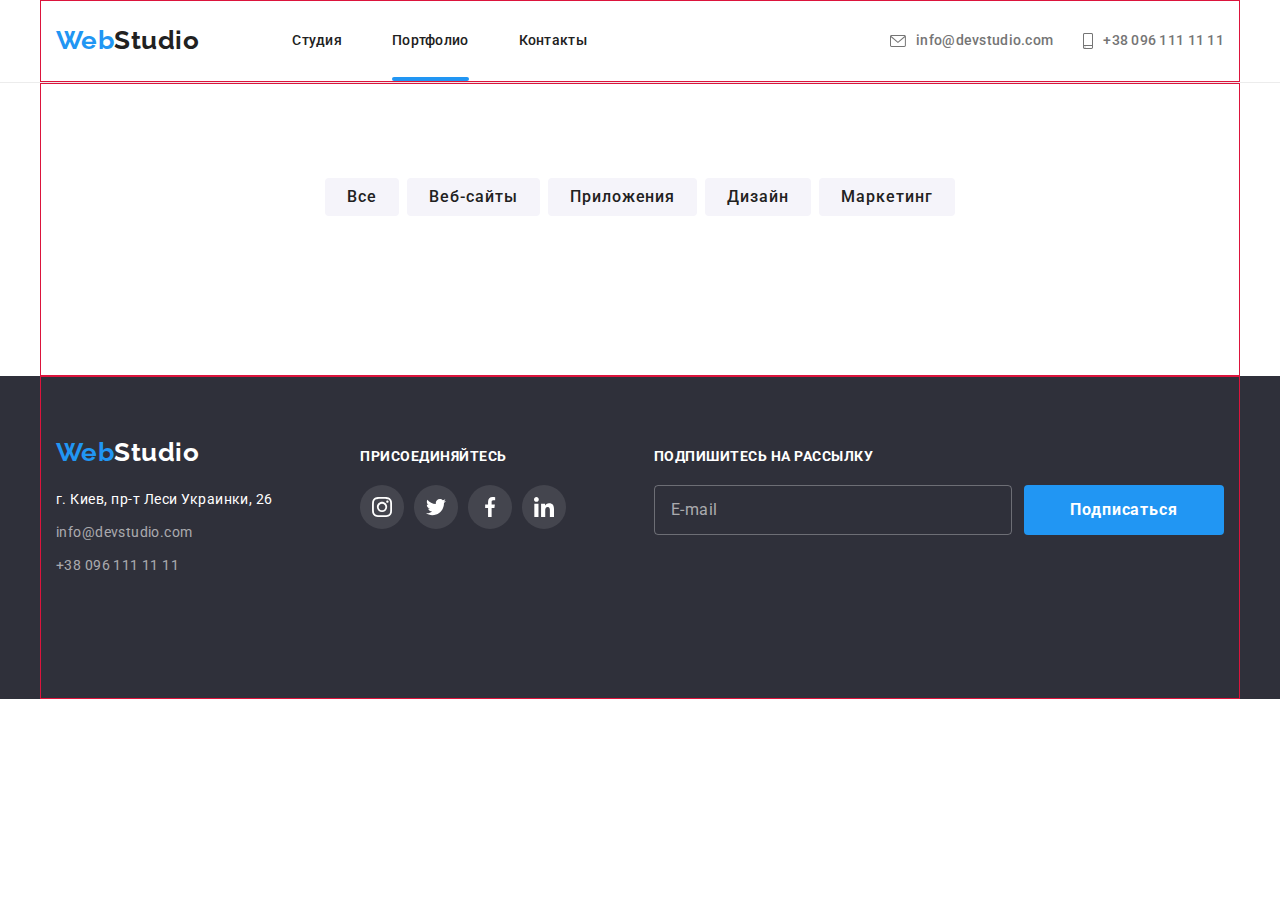
==== commit 35e69f6f: "portfolio filter buttons became adaptive" ====
--- a/portfolio.html
+++ b/portfolio.html
@@ -124,7 +124,7 @@
                 <!-- FILTER-BUTTONS end-->
                 
                 <!-- PROJECTS -->
-                <ul class="project-list list">
+                <ul class="project-list list visually-hidden">
                     <li class="project-item">
                         <a class="link" href="">
                             <div class="project-photo-wrapper">
@@ -313,8 +313,10 @@
             </div>
             <form action="#" class="footer-subscribe-form">
                 <label for="subscribe-email" class="title form-label">Подпишитесь на рассылку</label>
-                <input class="form-input" type="email" name="email" id="subscribe-email" placeholder="E-mail">
-                <button type="submit" class="button">Подписаться</button>
+                <div class="footer-subscribe-inputs-wrapper">
+                    <input class="form-input" type="email" name="email" id="subscribe-email" placeholder="E-mail">
+                    <button type="submit" class="button">Подписаться</button>
+                </div>
             </form>
         </div>
     </footer>
--- a/css/main.min.css
+++ b/css/main.min.css
@@ -1,2 +1,2 @@
-:root{--card-grid-gap: 30px;--outline: 1px solid crimson}.visually-hidden{position:absolute !important;clip:rect(1px 1px 1px 1px);clip:rect(1px, 1px, 1px, 1px);padding:0 !important;border:0 !important;height:1px !important;width:1px !important;overflow:hidden}img{display:block;max-width:100%}h1,h2,h3,h4,h5,h6,p{margin:0}ul,li{margin:0;padding:0}.list{list-style:none}.link{text-decoration:none}.page-adress{font-style:normal}body{margin:auto;color:#757575;background-color:#fff;font-weight:400;font-family:"Roboto",sans-serif;letter-spacing:0.03em}.container{width:100%;padding:0 15px;margin:0 auto;border:var(--outline)}@media screen and (min-width: 480px){.container{width:480px}}@media only screen and (min-width: 768px){.container{width:768px}}@media only screen and (min-width: 1200px){.container{width:1200px;padding-top:94px;padding-bottom:94px}}.header-container{display:-webkit-box;display:-ms-flexbox;display:flex;-webkit-box-align:center;-ms-flex-align:center;align-items:center;-webkit-box-pack:justify;-ms-flex-pack:justify;justify-content:space-between;padding-top:10px;padding-bottom:10px}@media only screen and (min-width: 1200px){.header-container{padding-top:0;padding-bottom:0}}.logo{font-family:"Raleway",sans-serif;font-weight:700;font-size:24px;line-height:1.17}@media only screen and (min-width: 1200px){.logo{font-size:26px;line-height:1.19}}.header-logo .logo-span,.footer-logo .logo-span{color:#2196f3}.header-logo{color:#212121;padding-top:16px;padding-bottom:16px}@media only screen and (min-width: 1200px){.header-logo{margin-right:93px;padding-top:24px;padding-bottom:25px}}.footer-logo{display:block;margin-bottom:20px;color:#fff}.button{display:inline-block;min-width:200px;min-height:50px;padding:10px;color:#fff;background-color:#2196f3;font-family:inherit;font-weight:700;font-size:16px;line-height:1.87;letter-spacing:0.06em;border:0;border-radius:4px;-webkit-box-shadow:0;box-shadow:0;-webkit-transition:-webkit-box-shadow 250ms cubic-bezier(0.4, 0, 0.2, 1);transition:-webkit-box-shadow 250ms cubic-bezier(0.4, 0, 0.2, 1);transition:box-shadow 250ms cubic-bezier(0.4, 0, 0.2, 1);transition:box-shadow 250ms cubic-bezier(0.4, 0, 0.2, 1), -webkit-box-shadow 250ms cubic-bezier(0.4, 0, 0.2, 1)}.button:hover,.button:focus{cursor:pointer;-webkit-box-shadow:0px 4px 4px rgba(0,0,0,0.15);box-shadow:0px 4px 4px rgba(0,0,0,0.15)}.modal-form .button{-ms-flex-item-align:center;-ms-grid-row-align:center;align-self:center}.filter-buttons .button{min-height:38px;padding:6px 22px;color:#212121;background-color:#f5f4fa;font-weight:500;font-size:16px;line-height:1.62;-webkit-box-shadow:0;box-shadow:0;-webkit-transition:color 250ms cubic-bezier(0.4, 0, 0.2, 1),background-color 250ms cubic-bezier(0.4, 0, 0.2, 1),-webkit-box-shadow 250ms cubic-bezier(0.4, 0, 0.2, 1);transition:color 250ms cubic-bezier(0.4, 0, 0.2, 1),background-color 250ms cubic-bezier(0.4, 0, 0.2, 1),-webkit-box-shadow 250ms cubic-bezier(0.4, 0, 0.2, 1);transition:color 250ms cubic-bezier(0.4, 0, 0.2, 1),background-color 250ms cubic-bezier(0.4, 0, 0.2, 1),box-shadow 250ms cubic-bezier(0.4, 0, 0.2, 1);transition:color 250ms cubic-bezier(0.4, 0, 0.2, 1),background-color 250ms cubic-bezier(0.4, 0, 0.2, 1),box-shadow 250ms cubic-bezier(0.4, 0, 0.2, 1),-webkit-box-shadow 250ms cubic-bezier(0.4, 0, 0.2, 1)}.filter-buttons .button:focus,.filter-buttons .button:hover{color:#fff;background-color:#2196f3;-webkit-box-shadow:0px 3px 1px rgba(0,0,0,0.1),0px 1px 2px rgba(0,0,0,0.08),0px 2px 2px rgba(0,0,0,0.12);box-shadow:0px 3px 1px rgba(0,0,0,0.1),0px 1px 2px rgba(0,0,0,0.08),0px 2px 2px rgba(0,0,0,0.12)}.social-links{display:-webkit-box;display:-ms-flexbox;display:flex;-webkit-box-pack:center;-ms-flex-pack:center;justify-content:center;-ms-flex-wrap:wrap;flex-wrap:wrap;margin-right:-10px}.social-links-item{width:44px;height:44px;margin-right:10px}.social-link{display:-webkit-box;display:-ms-flexbox;display:flex;-webkit-box-pack:center;-ms-flex-pack:center;justify-content:center;-webkit-box-align:center;-ms-flex-align:center;align-items:center;width:100%;height:100%;border-radius:50%}.team .social-link{color:#afb1b8;background-color:#fff;-webkit-transition:background-color 250ms cubic-bezier(0.4, 0, 0.2, 1),-webkit-transition 250ms cubic-bezier(0.4, 0, 0.2, 1);transition:background-color 250ms cubic-bezier(0.4, 0, 0.2, 1),-webkit-transition 250ms cubic-bezier(0.4, 0, 0.2, 1);transition:transition 250ms cubic-bezier(0.4, 0, 0.2, 1),background-color 250ms cubic-bezier(0.4, 0, 0.2, 1);transition:transition 250ms cubic-bezier(0.4, 0, 0.2, 1),background-color 250ms cubic-bezier(0.4, 0, 0.2, 1),-webkit-transition 250ms cubic-bezier(0.4, 0, 0.2, 1)}.social-link:hover,.social-link:focus{color:#fff;background-color:#2196f3}.page-footer .social-link{color:#fff;background-color:rgba(255,255,255,0.1);-webkit-transition:background-color 250ms cubic-bezier(0.4, 0, 0.2, 1);transition:background-color 250ms cubic-bezier(0.4, 0, 0.2, 1)}.page-footer .social-link:hover,.page-footer .social-link:focus{background-color:#2196f3}.social-icon{width:20px;height:20px;fill:currentColor}.section .section-title{margin-top:0;margin-bottom:50px;color:#212121;font-weight:700;font-size:36px;line-height:1.17;text-align:center}.advantages .title{margin-bottom:10px;color:#212121;font-weight:700;font-size:14px;line-height:1.14;text-transform:uppercase}.team .title{margin-bottom:10px;color:#212121;font-weight:500;font-size:16px;line-height:1.19;text-align:center}.page-footer .title{margin-bottom:20px;color:#fff;font-weight:700;font-size:14px;line-height:1.14;text-transform:uppercase}.project-list .title{color:#212121;font-weight:700;font-size:18px;line-height:2;letter-spacing:0.06em}.page-header{border-bottom:1px solid #ececec}.burger-btn,.mobile-nav-close-btn{display:-webkit-box;display:-ms-flexbox;display:flex;width:40px;height:40px;-webkit-box-pack:center;-ms-flex-pack:center;justify-content:center;-webkit-box-align:center;-ms-flex-align:center;align-items:center;background-color:transparent;border:0;-webkit-box-shadow:0;box-shadow:0}.burger-btn:focus,.burger-btn:hover,.mobile-nav-close-btn:focus,.mobile-nav-close-btn:hover{color:#2196f3;cursor:pointer}.burger-btn{color:#000000}@media only screen and (min-width: 768px){.burger-btn{display:none}}.burger-icon{width:24px;height:16px;fill:currentColor}.mobile-menu{position:absolute;top:0;left:50%;-webkit-transform:translateX(-50%) translateY(-100%);transform:translateX(-50%) translateY(-100%);z-index:100;display:-webkit-box;display:-ms-flexbox;display:flex;-webkit-box-orient:vertical;-webkit-box-direction:normal;-ms-flex-direction:column;flex-direction:column;-webkit-box-pack:justify;-ms-flex-pack:justify;justify-content:space-between;width:100%;max-width:480px;height:100vh;padding:48px 40px;font-weight:500;letter-spacing:0.02em;color:#212121;background-color:#fff;border:var(--outline);overflow-x:scroll;opacity:0;-webkit-transition:opacity 250ms cubic-bezier(0.4, 0, 0.2, 1),-webkit-transform 250ms cubic-bezier(0.4, 0, 0.2, 1);transition:opacity 250ms cubic-bezier(0.4, 0, 0.2, 1),-webkit-transform 250ms cubic-bezier(0.4, 0, 0.2, 1);transition:opacity 250ms cubic-bezier(0.4, 0, 0.2, 1),transform 250ms cubic-bezier(0.4, 0, 0.2, 1);transition:opacity 250ms cubic-bezier(0.4, 0, 0.2, 1),transform 250ms cubic-bezier(0.4, 0, 0.2, 1),-webkit-transform 250ms cubic-bezier(0.4, 0, 0.2, 1)}.mobile-menu.is-open{-webkit-transform:translateX(-50%) translateY(0);transform:translateX(-50%) translateY(0);opacity:1}.mobile-menu .link{color:inherit}.mobile-menu .link:focus,.mobile-menu .link:hover{color:#2196f3}.mobile-menu-nav{font-size:40px;line-height:1.18}.mobile-nav-item{margin-bottom:32px}.mobile-menu-contacts{margin-bottom:64px;font-size:24px;line-height:1.17;color:#757575}.mobile-contacts-item{margin-bottom:32px}.mobile-contacts-item:first-child{font-size:34px;line-height:1.18;color:#2196f3}.mobile-menu-social-links{display:-webkit-box;display:-ms-flexbox;display:flex;color:#2196f3}.mobile-social-links-item:not(:last-child){padding-right:10px;border:1px solid rgba(33,33,33,0.2)}.mobile-social-links-item:not(:first-child){padding-left:10px}.mobile-nav-close-btn{position:absolute;right:15px;top:10px;color:inherit}.mobile-nav-close-btn:focus{color:#2196f3}.mobile-nav-close-icon{width:19px;height:19px;fill:currentColor}.site-nav{display:none}@media only screen and (min-width: 768px){.site-nav{display:-webkit-box;display:-ms-flexbox;display:flex}.site-nav .active{color:#2196f3}.site-nav .link{display:block;padding-top:32px;padding-bottom:32px;color:#212121;font-weight:500;font-size:14px;line-height:1.14;letter-spacing:0.02em;-webkit-transition:color 250ms cubic-bezier(0.4, 0, 0.2, 1);transition:color 250ms cubic-bezier(0.4, 0, 0.2, 1)}.site-nav .link:hover,.site-nav .link:focus{color:#2196f3}}.main-nav{display:-webkit-box;display:-ms-flexbox;display:flex;-webkit-box-align:center;-ms-flex-align:center;align-items:center}.contacts{display:none}@media only screen and (min-width: 768px){.contacts{display:-webkit-box;display:-ms-flexbox;display:flex}}.hero{max-width:1600px;margin:0 auto;color:#fff;background-color:#2f303a;background-image:-webkit-gradient(linear, left top, left bottom, from(rgba(47,48,58,0.4)), to(rgba(47,48,58,0.4))),url(../images/hero/hero-bg.jpg);background-image:linear-gradient(rgba(47,48,58,0.4), rgba(47,48,58,0.4)),url(../images/hero/hero-bg.jpg);background-position:center;-o-object-fit:cover;object-fit:cover}.hero-title{width:700px;margin-bottom:30px;margin-left:auto;margin-right:auto;font-weight:900;font-size:44px;line-height:1.36;text-align:center;letter-spacing:0.06em;text-transform:uppercase}.advantages{display:-webkit-box;display:-ms-flexbox;display:flex;-ms-flex-wrap:wrap;flex-wrap:wrap;margin-right:calc(-1 * var(--card-grid-gap));margin-bottom:calc(-1 * var(--card-grid-gap))}.advantages .text{font-size:14px;line-height:1.71}.advantages-item{width:calc(100% / 4 - var(--card-grid-gap));margin-right:var(--card-grid-gap);margin-bottom:var(--card-grid-gap)}.advantages-icon-container{display:-webkit-box;display:-ms-flexbox;display:flex;width:100%;height:120px;-webkit-box-pack:center;-ms-flex-pack:center;justify-content:center;-webkit-box-align:center;-ms-flex-align:center;align-items:center;margin-bottom:30px;background-color:#f5f4fa;border-radius:4px}.advantages-icon{width:70px;height:70px}.whatwedo{display:-webkit-box;display:-ms-flexbox;display:flex;-ms-flex-wrap:wrap;flex-wrap:wrap;margin-right:calc(-1 * var(--card-grid-gap));margin-bottom:calc(-1 * var(--card-grid-gap))}.whatwedo-item{position:relative;width:calc(100% / 3 - var(--card-grid-gap));margin-right:var(--card-grid-gap);margin-bottom:var(--card-grid-gap)}.whatwedo .title{position:absolute;bottom:0;width:100%;padding:27px 15px;background-color:rgba(47,48,58,0.8);color:#fff;font-weight:700;font-size:14px;line-height:1.14;text-align:center;text-transform:uppercase}.team{background-color:#f5f4fa}.team-list{display:-webkit-box;display:-ms-flexbox;display:flex;-ms-flex-wrap:wrap;flex-wrap:wrap;margin-right:calc(-1 * var(--card-grid-gap));margin-bottom:calc(-1 * var(--card-grid-gap))}.team-item{width:calc(100% / 4 - var(--card-grid-gap));margin-right:var(--card-grid-gap);margin-bottom:var(--card-grid-gap);background-color:#fff;border-radius:0 0 4px 4px;-webkit-box-shadow:0px 1px 3px rgba(0,0,0,0.12),0px 1px 1px rgba(0,0,0,0.14),0px 2px 1px rgba(0,0,0,0.2);box-shadow:0px 1px 3px rgba(0,0,0,0.12),0px 1px 1px rgba(0,0,0,0.14),0px 2px 1px rgba(0,0,0,0.2)}.team-description-wrapper{padding-top:30px;padding-bottom:30px;padding-left:15px;padding-right:15px}.team .position{margin-bottom:16px;font-size:16px;line-height:1.19;text-align:center}.clients{display:-webkit-box;display:-ms-flexbox;display:flex;margin-right:calc(-1 * var(--card-grid-gap));-webkit-box-align:center;-ms-flex-align:center;align-items:center}.clients-item{width:calc(100% / 6 - var(--card-grid-gap));height:90px;margin-right:var(--card-grid-gap);color:#757575}.clients-icon-link{display:-webkit-box;display:-ms-flexbox;display:flex;-webkit-box-pack:center;-ms-flex-pack:center;justify-content:center;-webkit-box-align:center;-ms-flex-align:center;align-items:center;width:100%;height:100%;color:#afb1b8;border:1px solid #afb1b8;border-radius:4px;-webkit-transition:color 250ms cubic-bezier(0.4, 0, 0.2, 1),border 250ms cubic-bezier(0.4, 0, 0.2, 1);transition:color 250ms cubic-bezier(0.4, 0, 0.2, 1),border 250ms cubic-bezier(0.4, 0, 0.2, 1)}.clients-icon-link:hover,.clients-icon-link:focus{color:#2196f3;border:1px solid #2196f3}.clients-icon{width:80px;height:50px;fill:currentColor}.clients-icon.company-1{width:44px;height:49px}.clients-icon.company-2{width:40px;height:52px}.clients-icon.company-3{width:41px;height:43px}.clients-icon.company-4{width:80px;height:42px}.clients-icon.company-5{width:59px;height:47px}.clients-icon.company-6{width:88px;height:45px}.page-footer{color:#fff;background-color:#2f303a}.page-adress{min-width:231px}.page-adress .item:not(:last-child){margin-bottom:9px}.footer-adress{font-size:14px;line-height:1.71}.footer-contacts{display:block;color:rgba(255,255,255,0.6);font-size:14px;line-height:1.71;letter-spacing:0.03em;-webkit-transition:color 250ms cubic-bezier(0.4, 0, 0.2, 1);transition:color 250ms cubic-bezier(0.4, 0, 0.2, 1)}.footer-contacts:hover,.footer-contacts:focus{color:#2196f3}.footer-subscribe-form .form-label{display:block}.footer-subscribe-form .form-input{min-width:358px;min-height:50px;margin-right:12px;padding-left:16px;background-color:transparent;color:#fff;font-size:16px;line-height:1.25;letter-spacing:0.03em;border:1px solid rgba(255,255,255,0.3);border-radius:4px}.footer-subscribe-form .form-input::-webkit-input-placeholder{color:rgba(255,255,255,0.6)}.footer-subscribe-form .form-input:-ms-input-placeholder{color:rgba(255,255,255,0.6)}.footer-subscribe-form .form-input::-ms-input-placeholder{color:rgba(255,255,255,0.6)}.footer-subscribe-form .form-input::placeholder{color:rgba(255,255,255,0.6)}.filter-buttons{display:-webkit-box;display:-ms-flexbox;display:flex;-webkit-box-pack:center;-ms-flex-pack:center;justify-content:center;margin-bottom:50px}.filter-item:not(:last-child){margin-right:8px}.project-list{display:-webkit-box;display:-ms-flexbox;display:flex;-ms-flex-wrap:wrap;flex-wrap:wrap;margin-right:calc(-1 * var(--card-grid-gap));margin-bottom:calc(-1 * var(--card-grid-gap))}.project-item{-ms-flex-preferred-size:calc(100% / 3 - var(--card-grid-gap));flex-basis:calc(100% / 3 - var(--card-grid-gap));margin-right:var(--card-grid-gap);margin-bottom:var(--card-grid-gap);border:1px solid #eeeeee}.project-item .link{display:block;-webkit-box-shadow:0;box-shadow:0;-webkit-transition:-webkit-box-shadow 250ms cubic-bezier(0.4, 0, 0.2, 1);transition:-webkit-box-shadow 250ms cubic-bezier(0.4, 0, 0.2, 1);transition:box-shadow 250ms cubic-bezier(0.4, 0, 0.2, 1);transition:box-shadow 250ms cubic-bezier(0.4, 0, 0.2, 1), -webkit-box-shadow 250ms cubic-bezier(0.4, 0, 0.2, 1)}.project-item .link:hover,.project-item .link:focus{-webkit-box-shadow:0px 1px 1px rgba(0,0,0,0.12),0px 4px 4px rgba(0,0,0,0.06),1px 4px 6px rgba(0,0,0,0.16);box-shadow:0px 1px 1px rgba(0,0,0,0.12),0px 4px 4px rgba(0,0,0,0.06),1px 4px 6px rgba(0,0,0,0.16)}.project-list .description{color:#757575;font-size:16px;line-height:1.87}.project-description-wrapper{padding:20px 24px;background-color:#fff}.project-photo-wrapper{position:relative;overflow:hidden}.project-item .overlay{position:absolute;left:0;top:0;-webkit-transform:translateY(100%);transform:translateY(100%);display:-webkit-box;display:-ms-flexbox;display:flex;-webkit-box-align:center;-ms-flex-align:center;align-items:center;width:100%;height:100%;padding:24px;color:#fff;background-color:rgba(33,150,243,0.9);font-size:18px;line-height:1.56;text-align:center;-webkit-transition:-webkit-transform 250ms cubic-bezier(0.4, 0, 0.2, 1);transition:-webkit-transform 250ms cubic-bezier(0.4, 0, 0.2, 1);transition:transform 250ms cubic-bezier(0.4, 0, 0.2, 1);transition:transform 250ms cubic-bezier(0.4, 0, 0.2, 1), -webkit-transform 250ms cubic-bezier(0.4, 0, 0.2, 1)}.project-item .link:hover .overlay,.project-item .link:focus .overlay{-webkit-transform:translateY(0);transform:translateY(0)}.backdrop{position:fixed;top:0;left:0;width:100%;height:100%;background-color:rgba(0,0,0,0.2);opacity:1;-webkit-transform:scale(1);transform:scale(1);-webkit-transition:opacity 250ms cubic-bezier(0.4, 0, 0.2, 1),-webkit-transform 250ms cubic-bezier(0.4, 0, 0.2, 1);transition:opacity 250ms cubic-bezier(0.4, 0, 0.2, 1),-webkit-transform 250ms cubic-bezier(0.4, 0, 0.2, 1);transition:opacity 250ms cubic-bezier(0.4, 0, 0.2, 1),transform 250ms cubic-bezier(0.4, 0, 0.2, 1);transition:opacity 250ms cubic-bezier(0.4, 0, 0.2, 1),transform 250ms cubic-bezier(0.4, 0, 0.2, 1),-webkit-transform 250ms cubic-bezier(0.4, 0, 0.2, 1)}.modal{position:absolute;top:50%;left:50%;-webkit-transform:translate(-50%, -50%) scale(1);transform:translate(-50%, -50%) scale(1);width:528px;height:581px;padding:40px;background-color:#fff;-webkit-box-shadow:0px 1px 3px rgba(0,0,0,0.12),0px 1px 1px rgba(0,0,0,0.14),0px 2px 1px rgba(0,0,0,0.2);box-shadow:0px 1px 3px rgba(0,0,0,0.12),0px 1px 1px rgba(0,0,0,0.14),0px 2px 1px rgba(0,0,0,0.2);border-radius:4px;-webkit-transition:-webkit-transform 250ms cubic-bezier(0.4, 0, 0.2, 1);transition:-webkit-transform 250ms cubic-bezier(0.4, 0, 0.2, 1);transition:transform 250ms cubic-bezier(0.4, 0, 0.2, 1);transition:transform 250ms cubic-bezier(0.4, 0, 0.2, 1), -webkit-transform 250ms cubic-bezier(0.4, 0, 0.2, 1)}.backdrop.is-hidden .modal{-webkit-transform:translate(-50%, -50%) scale(0.9);transform:translate(-50%, -50%) scale(0.9)}.modal .call-to-action{margin:0 auto;margin-bottom:12px;color:#212121;font-weight:700;font-size:20px;line-height:1.15}.modal-form{display:-webkit-box;display:-ms-flexbox;display:flex;-webkit-box-orient:vertical;-webkit-box-direction:normal;-ms-flex-direction:column;flex-direction:column}.modal-form-input-wrapper{display:block;position:relative}.modal-form-input-label{margin-bottom:10px}.modal-form .input-title,.modal-form .textarea-title{display:block;margin-bottom:4px;font-size:12px;line-height:1.17;letter-spacing:0.01em}.modal-form-input{display:block;height:40px;width:100%;padding-left:42px;border:1px solid rgba(33,33,33,0.2);border-radius:4px;-webkit-transition:border 250ms cubic-bezier(0.4, 0, 0.2, 1);transition:border 250ms cubic-bezier(0.4, 0, 0.2, 1)}.modal-form-input:focus,.modal-form-input:hover{cursor:pointer;outline:none;border:1px solid #2196f3}.modal-form-icon{position:absolute;top:50%;left:12px;-webkit-transform:translateY(-50%);transform:translateY(-50%);width:18px;height:18px;fill:#212121;-webkit-transition:fill 250ms cubic-bezier(0.4, 0, 0.2, 1);transition:fill 250ms cubic-bezier(0.4, 0, 0.2, 1)}.modal-form-input:focus+.modal-form-icon,.modal-form-input:hover+.modal-form-icon{fill:#2196f3}.modal-form-textarea-label{margin-bottom:20px}.modal-form-message{display:block;height:120px;width:100%;padding:12px 16px;resize:none;border:1px solid rgba(33,33,33,0.2);border-radius:4px;-webkit-transition:border 250ms cubic-bezier(0.4, 0, 0.2, 1);transition:border 250ms cubic-bezier(0.4, 0, 0.2, 1)}.modal-form-message::-webkit-input-placeholder{font-size:12px;line-height:1.17;letter-spacing:0.01em;color:rgba(117,117,117,0.5)}.modal-form-message:-ms-input-placeholder{font-size:12px;line-height:1.17;letter-spacing:0.01em;color:rgba(117,117,117,0.5)}.modal-form-message::-ms-input-placeholder{font-size:12px;line-height:1.17;letter-spacing:0.01em;color:rgba(117,117,117,0.5)}.modal-form-message::placeholder{font-size:12px;line-height:1.17;letter-spacing:0.01em;color:rgba(117,117,117,0.5)}.modal-form-message:focus,.modal-form-message:hover{cursor:pointer;outline:none;border:1px solid #2196f3}.modal-form-check-policy-label{font-size:14px;line-height:1.71;margin-bottom:30px}.modal-form-check-policy-title{display:-webkit-box;display:-ms-flexbox;display:flex;-webkit-box-align:center;-ms-flex-align:center;align-items:center;-ms-flex-wrap:wrap;flex-wrap:wrap;font-size:14px;line-height:1.71}.modal-form-check-policy-title::before{content:'';display:inline-block;width:16px;height:15px;margin-right:7px;background-image:url("../images/modal-window/checkbox.svg");-webkit-transition:background-image 250ms cubic-bezier(0.4, 0, 0.2, 1);transition:background-image 250ms cubic-bezier(0.4, 0, 0.2, 1)}.modal-form-check-policy:checked+.modal-form-check-policy-title::before{background-image:url("../images/modal-window/checkbox-checked.svg")}.modal-form-check-policy:focus+.modal-form-check-policy-title::before{outline:1px solid #2f303a}.modal-form-check-policy-link{color:#2196f3}.modal-close-btn{position:absolute;top:8px;right:8px;width:30px;height:30px;border:1px solid rgba(0,0,0,0.1);border-radius:50%;cursor:pointer}.modal-close-icon{width:11px;height:11px;margin:auto}.is-hidden{opacity:0;-webkit-transform:scale(0);transform:scale(0);pointer-events:none}
+:root{--card-grid-gap: 30px;--outline: 1px solid crimson}.visually-hidden{position:absolute !important;clip:rect(1px 1px 1px 1px);clip:rect(1px, 1px, 1px, 1px);padding:0 !important;border:0 !important;height:1px !important;width:1px !important;overflow:hidden}img{display:block;max-width:100%;height:auto}h1,h2,h3,h4,h5,h6,p{margin:0}ul,li{margin:0;padding:0}.list{list-style:none}.link{text-decoration:none}.page-adress{font-style:normal}body{margin:auto;color:#757575;background-color:#fff;font-weight:400;font-family:"Roboto",sans-serif;letter-spacing:0.03em}.container{width:100%;padding:60px 15px;margin:0 auto;border:var(--outline)}@media screen and (min-width: 480px){.container{width:480px}}@media only screen and (min-width: 768px){.container{width:768px}}@media only screen and (min-width: 1200px){.container{width:1200px;padding-top:94px;padding-bottom:94px}}.header-container{display:-webkit-box;display:-ms-flexbox;display:flex;-webkit-box-align:center;-ms-flex-align:center;align-items:center;-webkit-box-pack:justify;-ms-flex-pack:justify;justify-content:space-between;padding-top:10px;padding-bottom:10px}@media only screen and (min-width: 768px){.header-container{padding-top:0;padding-bottom:0}}.hero-container{padding-top:118px;padding-bottom:118px;text-align:center}@media only screen and (min-width: 1200px){.hero-container{padding:200px 0}}.whatwedo-container{display:none}@media only screen and (min-width: 1200px){.whatwedo-container{display:block;padding-top:0}}.footer-container{padding-top:60px;padding-bottom:60px;-webkit-box-align:center;-ms-flex-align:center;align-items:center}@media only screen and (min-width: 768px){.footer-container{display:-webkit-box;display:-ms-flexbox;display:flex;-ms-flex-pack:distribute;justify-content:space-around;-webkit-box-align:baseline;-ms-flex-align:baseline;align-items:baseline;-ms-flex-wrap:wrap;flex-wrap:wrap}}@media only screen and (min-width: 1200px){.footer-container{-ms-flex-wrap:nowrap;flex-wrap:nowrap;-webkit-box-pack:justify;-ms-flex-pack:justify;justify-content:space-between}}.logo{font-family:"Raleway",sans-serif;font-weight:700;font-size:24px;line-height:1.17}@media only screen and (min-width: 1200px){.logo{font-size:26px;line-height:1.19}}.header-logo .logo-span,.footer-logo .logo-span{color:#2196f3}.header-logo{color:#212121;padding-top:6px;padding-bottom:6px}@media only screen and (min-width: 768px){.header-logo{margin-right:88px;padding-top:26px;padding-bottom:26px}}@media only screen and (min-width: 1200px){.header-logo{margin-right:93px;padding-top:24px;padding-bottom:25px}}.footer-logo{display:block;margin-bottom:20px;color:#fff}.button{display:inline-block;min-width:200px;min-height:50px;padding:10px;color:#fff;background-color:#2196f3;font-family:inherit;font-weight:700;font-size:16px;line-height:1.87;letter-spacing:0.06em;border:0;border-radius:4px;-webkit-box-shadow:0;box-shadow:0;-webkit-transition:-webkit-box-shadow 250ms cubic-bezier(0.4, 0, 0.2, 1);transition:-webkit-box-shadow 250ms cubic-bezier(0.4, 0, 0.2, 1);transition:box-shadow 250ms cubic-bezier(0.4, 0, 0.2, 1);transition:box-shadow 250ms cubic-bezier(0.4, 0, 0.2, 1), -webkit-box-shadow 250ms cubic-bezier(0.4, 0, 0.2, 1)}.button:hover,.button:focus{cursor:pointer;-webkit-box-shadow:0px 4px 4px rgba(0,0,0,0.15);box-shadow:0px 4px 4px rgba(0,0,0,0.15)}.modal-form .button{-ms-flex-item-align:center;-ms-grid-row-align:center;align-self:center}.filter-buttons .button{min-height:38px;min-width:initial;margin-bottom:15px;padding:6px 22px;color:#212121;background-color:#f5f4fa;font-weight:500;font-size:16px;line-height:1.62;-webkit-box-shadow:0;box-shadow:0;-webkit-transition:color 250ms cubic-bezier(0.4, 0, 0.2, 1),background-color 250ms cubic-bezier(0.4, 0, 0.2, 1),-webkit-box-shadow 250ms cubic-bezier(0.4, 0, 0.2, 1);transition:color 250ms cubic-bezier(0.4, 0, 0.2, 1),background-color 250ms cubic-bezier(0.4, 0, 0.2, 1),-webkit-box-shadow 250ms cubic-bezier(0.4, 0, 0.2, 1);transition:color 250ms cubic-bezier(0.4, 0, 0.2, 1),background-color 250ms cubic-bezier(0.4, 0, 0.2, 1),box-shadow 250ms cubic-bezier(0.4, 0, 0.2, 1);transition:color 250ms cubic-bezier(0.4, 0, 0.2, 1),background-color 250ms cubic-bezier(0.4, 0, 0.2, 1),box-shadow 250ms cubic-bezier(0.4, 0, 0.2, 1),-webkit-box-shadow 250ms cubic-bezier(0.4, 0, 0.2, 1)}.filter-buttons .button:focus,.filter-buttons .button:hover{color:#fff;background-color:#2196f3;-webkit-box-shadow:0px 3px 1px rgba(0,0,0,0.1),0px 1px 2px rgba(0,0,0,0.08),0px 2px 2px rgba(0,0,0,0.12);box-shadow:0px 3px 1px rgba(0,0,0,0.1),0px 1px 2px rgba(0,0,0,0.08),0px 2px 2px rgba(0,0,0,0.12)}.social-links{display:-webkit-box;display:-ms-flexbox;display:flex;-webkit-box-pack:center;-ms-flex-pack:center;justify-content:center;-ms-flex-wrap:wrap;flex-wrap:wrap;margin-right:-10px}.social-links-item{width:44px;height:44px;margin-right:10px}.social-link{display:-webkit-box;display:-ms-flexbox;display:flex;-webkit-box-pack:center;-ms-flex-pack:center;justify-content:center;-webkit-box-align:center;-ms-flex-align:center;align-items:center;width:100%;height:100%;border-radius:50%}.team .social-link{color:#afb1b8;background-color:#fff;-webkit-transition:background-color 250ms cubic-bezier(0.4, 0, 0.2, 1),-webkit-transition 250ms cubic-bezier(0.4, 0, 0.2, 1);transition:background-color 250ms cubic-bezier(0.4, 0, 0.2, 1),-webkit-transition 250ms cubic-bezier(0.4, 0, 0.2, 1);transition:transition 250ms cubic-bezier(0.4, 0, 0.2, 1),background-color 250ms cubic-bezier(0.4, 0, 0.2, 1);transition:transition 250ms cubic-bezier(0.4, 0, 0.2, 1),background-color 250ms cubic-bezier(0.4, 0, 0.2, 1),-webkit-transition 250ms cubic-bezier(0.4, 0, 0.2, 1)}.social-link:hover,.social-link:focus{color:#fff;background-color:#2196f3}.page-footer .social-link{color:#fff;background-color:rgba(255,255,255,0.1);-webkit-transition:background-color 250ms cubic-bezier(0.4, 0, 0.2, 1);transition:background-color 250ms cubic-bezier(0.4, 0, 0.2, 1)}.page-footer .social-link:hover,.page-footer .social-link:focus{background-color:#2196f3}.social-icon{width:20px;height:20px;fill:currentColor}.section-title{margin-bottom:30px;color:#212121;font-weight:700;font-size:28px;line-height:1.18;text-align:center}@media only screen and (min-width: 1200px){.section-title{margin-bottom:50px;font-size:36px;line-height:1.17}}.advantages .title{margin-bottom:10px;color:#212121;font-weight:700;font-size:14px;line-height:1.14;text-transform:uppercase;text-align:center}.team .title{margin-bottom:10px;color:#212121;font-weight:500;font-size:16px;line-height:1.19;text-align:center}.page-footer .title{margin-bottom:20px;color:#fff;font-weight:700;font-size:14px;line-height:1.14;text-transform:uppercase}.project-list .title{color:#212121;font-weight:700;font-size:18px;line-height:2;letter-spacing:0.06em}.page-header{border-bottom:1px solid #ececec}.burger-btn,.mobile-nav-close-btn{display:-webkit-box;display:-ms-flexbox;display:flex;width:40px;height:40px;-webkit-box-pack:center;-ms-flex-pack:center;justify-content:center;-webkit-box-align:center;-ms-flex-align:center;align-items:center;background-color:transparent;border:0;-webkit-box-shadow:0;box-shadow:0}.burger-btn:focus,.burger-btn:hover,.mobile-nav-close-btn:focus,.mobile-nav-close-btn:hover{color:#2196f3;cursor:pointer}.burger-btn{color:#000000}@media only screen and (min-width: 768px){.burger-btn{display:none}}.burger-icon{width:24px;height:16px;fill:currentColor}.mobile-menu{position:fixed;top:0;left:50%;-webkit-transform:translateX(-50%) translateY(-100%);transform:translateX(-50%) translateY(-100%);z-index:100;display:-webkit-box;display:-ms-flexbox;display:flex;-webkit-box-orient:vertical;-webkit-box-direction:normal;-ms-flex-direction:column;flex-direction:column;-webkit-box-pack:justify;-ms-flex-pack:justify;justify-content:space-between;width:100%;height:100vh;padding:48px 40px;font-weight:500;letter-spacing:0.02em;color:#212121;background-color:#fff;border:var(--outline);overflow-x:scroll;opacity:0;-webkit-transition:opacity 250ms cubic-bezier(0.4, 0, 0.2, 1),-webkit-transform 250ms cubic-bezier(0.4, 0, 0.2, 1);transition:opacity 250ms cubic-bezier(0.4, 0, 0.2, 1),-webkit-transform 250ms cubic-bezier(0.4, 0, 0.2, 1);transition:opacity 250ms cubic-bezier(0.4, 0, 0.2, 1),transform 250ms cubic-bezier(0.4, 0, 0.2, 1);transition:opacity 250ms cubic-bezier(0.4, 0, 0.2, 1),transform 250ms cubic-bezier(0.4, 0, 0.2, 1),-webkit-transform 250ms cubic-bezier(0.4, 0, 0.2, 1)}.mobile-menu.is-open{-webkit-transform:translateX(-50%) translateY(0);transform:translateX(-50%) translateY(0);opacity:1}.mobile-menu .link{color:inherit}@media only screen and (min-width: 768px){.mobile-menu{display:none}}.mobile-menu-nav{font-size:40px;line-height:1.18}.mobile-menu-nav .link:focus,.mobile-menu-nav .link:hover{color:#2196f3}.mobile-nav-item{margin-bottom:32px}.mobile-menu-contacts{margin-bottom:64px;font-size:24px;line-height:1.17;color:#757575}.mobile-contacts-item{margin-bottom:32px}.mobile-contacts-item:first-child{font-size:34px;line-height:1.18;color:#2196f3}.mobile-menu-social-links{display:-webkit-box;display:-ms-flexbox;display:flex;color:#2196f3}.mobile-social-links-item:not(:last-child){padding-right:10px;border:1px solid rgba(33,33,33,0.2)}.mobile-social-links-item:not(:first-child){padding-left:10px}.mobile-nav-close-btn{position:absolute;right:15px;top:10px;color:inherit}.mobile-nav-close-btn:focus{color:#2196f3}.mobile-nav-close-icon{width:19px;height:19px;fill:currentColor}.main-nav{display:-webkit-box;display:-ms-flexbox;display:flex;-webkit-box-align:center;-ms-flex-align:center;align-items:center}.site-nav{display:none}@media only screen and (min-width: 768px){.site-nav{display:-webkit-box;display:-ms-flexbox;display:flex}.site-nav .active{color:#2196f3}.site-nav .link{display:block;padding-top:32px;padding-bottom:32px;color:#212121;font-weight:500;font-size:14px;line-height:1.14;letter-spacing:0.02em;-webkit-transition:color 250ms cubic-bezier(0.4, 0, 0.2, 1);transition:color 250ms cubic-bezier(0.4, 0, 0.2, 1)}.site-nav .link:hover,.site-nav .link:focus{color:#2196f3}}.nav-item{position:relative}.nav-item:not(:last-child){margin-right:50px}.nav-item .link::after{position:absolute;bottom:0;left:0;content:'';opacity:0;width:100%;height:4px;background-color:#2196f3;border-radius:2px}.nav-item .active.link::after{opacity:1}.contacts{display:none}@media only screen and (min-width: 768px){.contacts{display:-webkit-box;display:-ms-flexbox;display:flex;-webkit-box-orient:vertical;-webkit-box-direction:normal;-ms-flex-direction:column;flex-direction:column;-webkit-box-pack:center;-ms-flex-pack:center;justify-content:center}}@media only screen and (min-width: 1200px){.contacts{-webkit-box-orient:initial;-webkit-box-direction:initial;-ms-flex-direction:initial;flex-direction:initial}}@media only screen and (min-width: 1200px){.contacts-item:not(:last-child){margin-right:30px}}@media only screen and (min-width: 768px){.contacts-icon{display:-webkit-box;display:-ms-flexbox;display:flex;-webkit-box-pack:center;-ms-flex-pack:center;justify-content:center;-webkit-box-align:center;-ms-flex-align:center;align-items:center;margin-right:10px;fill:currentColor}.contacts-icon.envelope{width:16px;height:12px}.contacts-icon.smartphone{width:10px;height:16px}}@media only screen and (min-width: 768px){.header-contacts{display:-webkit-box;display:-ms-flexbox;display:flex;-webkit-box-align:center;-ms-flex-align:center;align-items:center;padding-top:5px;padding-bottom:5px;color:#757575;font-weight:500;font-size:14px;line-height:1.14;letter-spacing:0.02em;-webkit-transition:color 250ms cubic-bezier(0.4, 0, 0.2, 1);transition:color 250ms cubic-bezier(0.4, 0, 0.2, 1)}.header-contacts:hover,.header-contacts:focus{color:#2196f3}}@media only screen and (min-width: 1200px){.header-contacts{padding-top:30px;padding-bottom:30px}}.hero{margin:0 auto;color:#fff;background-color:#2f303a;background-image:-webkit-gradient(linear, left top, left bottom, from(rgba(47,48,58,0.4)), to(rgba(47,48,58,0.4))),url("../images/hero/mobile-hero-bg.jpg");background-image:linear-gradient(rgba(47,48,58,0.4), rgba(47,48,58,0.4)),url("../images/hero/mobile-hero-bg.jpg");background-size:cover;background-position:center;background-repeat:no-repeat}@media screen and (min-device-pixel-ratio: 2), screen and (-webkit-min-device-pixel-ratio: 2), screen and (min-resolution: 192dpi), screen and (min-resolution: 2dppx){.hero{background-image:-webkit-gradient(linear, left top, left bottom, from(rgba(47,48,58,0.4)), to(rgba(47,48,58,0.4))),url("../images/hero/mobile-hero-bg@2x.jpg");background-image:linear-gradient(rgba(47,48,58,0.4), rgba(47,48,58,0.4)),url("../images/hero/mobile-hero-bg@2x.jpg")}}@media only screen and (min-width: 768px){.hero{background-image:-webkit-gradient(linear, left top, left bottom, from(rgba(47,48,58,0.4)), to(rgba(47,48,58,0.4))),url("../images/hero/tablet-hero-bg.jpg");background-image:linear-gradient(rgba(47,48,58,0.4), rgba(47,48,58,0.4)),url("../images/hero/tablet-hero-bg.jpg")}}@media screen and (min-device-pixel-ratio: 2) and (min-width: 768px), screen and (-webkit-min-device-pixel-ratio: 2) and (min-width: 768px), screen and (min-resolution: 192dpi) and (min-width: 768px), screen and (min-resolution: 2dppx) and (min-width: 768px){.hero{background-image:-webkit-gradient(linear, left top, left bottom, from(rgba(47,48,58,0.4)), to(rgba(47,48,58,0.4))),url("../images/hero/tablet-hero-bg@2x.jpg");background-image:linear-gradient(rgba(47,48,58,0.4), rgba(47,48,58,0.4)),url("../images/hero/tablet-hero-bg@2x.jpg")}}@media only screen and (min-width: 1200px){.hero{background-image:-webkit-gradient(linear, left top, left bottom, from(rgba(47,48,58,0.4)), to(rgba(47,48,58,0.4))),url("../images/hero/desktop-hero-bg.jpg");background-image:linear-gradient(rgba(47,48,58,0.4), rgba(47,48,58,0.4)),url("../images/hero/desktop-hero-bg.jpg")}}@media screen and (min-device-pixel-ratio: 2) and (min-width: 1200px), screen and (-webkit-min-device-pixel-ratio: 2) and (min-width: 1200px), screen and (min-resolution: 192dpi) and (min-width: 1200px), screen and (min-resolution: 2dppx) and (min-width: 1200px){.hero{background-image:-webkit-gradient(linear, left top, left bottom, from(rgba(47,48,58,0.4)), to(rgba(47,48,58,0.4))),url("../images/hero/desktop-hero-bg@2x.jpg");background-image:linear-gradient(rgba(47,48,58,0.4), rgba(47,48,58,0.4)),url("../images/hero/desktop-hero-bg@2x.jpg")}}.hero-title{max-width:360px;margin-left:auto;margin-right:auto;margin-bottom:30px;font-weight:900;font-size:26px;line-height:1.62;letter-spacing:0.06em;text-transform:uppercase;letter-spacing:0.06em}@media only screen and (min-width: 1200px){.hero-title{max-width:700px;font-weight:900;font-size:44px;line-height:1.36}}.advantages{margin-bottom:calc(-1 * var(--card-grid-gap))}.advantages .text{font-size:14px;line-height:1.71}@media only screen and (min-width: 768px){.advantages{display:-webkit-box;display:-ms-flexbox;display:flex;-ms-flex-wrap:wrap;flex-wrap:wrap;margin-right:calc(-1 * var(--card-grid-gap))}}.advantages-item{width:100%;margin-bottom:var(--card-grid-gap)}@media only screen and (min-width: 768px){.advantages-item{width:calc(100% / 2 - var(--card-grid-gap));margin-right:var(--card-grid-gap)}}@media only screen and (min-width: 1200px){.advantages-item{width:calc(100% / 4 - var(--card-grid-gap))}}.advantages-icon-container{display:-webkit-box;display:-ms-flexbox;display:flex;width:100%;height:120px;-webkit-box-pack:center;-ms-flex-pack:center;justify-content:center;-webkit-box-align:center;-ms-flex-align:center;align-items:center;margin-bottom:30px;background-color:#f5f4fa;border-radius:4px}.advantages-icon{width:70px;height:70px}.whatwedo{display:-webkit-box;display:-ms-flexbox;display:flex;-ms-flex-wrap:wrap;flex-wrap:wrap;margin-right:calc(-1 * var(--card-grid-gap));margin-bottom:calc(-1 * var(--card-grid-gap))}.whatwedo-item{position:relative;width:calc(100% / 3 - var(--card-grid-gap));margin-right:var(--card-grid-gap);margin-bottom:var(--card-grid-gap)}.whatwedo .title{position:absolute;bottom:0;width:100%;padding:27px 15px;background-color:rgba(47,48,58,0.8);color:#fff;font-weight:700;font-size:14px;line-height:1.14;text-align:center;text-transform:uppercase}.team{background-color:#f5f4fa}.team-list{margin-bottom:calc(-1 * var(--card-grid-gap))}@media only screen and (min-width: 768px){.team-list{display:-webkit-box;display:-ms-flexbox;display:flex;-ms-flex-wrap:wrap;flex-wrap:wrap;margin-right:calc(-1 * var(--card-grid-gap))}}.team-item{margin-bottom:var(--card-grid-gap);background-color:#fff;border-radius:0 0 4px 4px;-webkit-box-shadow:0px 1px 3px rgba(0,0,0,0.12),0px 1px 1px rgba(0,0,0,0.14),0px 2px 1px rgba(0,0,0,0.2);box-shadow:0px 1px 3px rgba(0,0,0,0.12),0px 1px 1px rgba(0,0,0,0.14),0px 2px 1px rgba(0,0,0,0.2)}@media only screen and (min-width: 768px){.team-item{width:calc(100% / 2 - var(--card-grid-gap));margin-right:var(--card-grid-gap)}}@media only screen and (min-width: 1200px){.team-item{width:calc(100% / 4 - var(--card-grid-gap))}}.team-description-wrapper{padding-top:30px;padding-bottom:24px;padding-left:15px;padding-right:15px}.team .position{margin-bottom:16px;font-size:16px;line-height:1.19;text-align:center}.clients{display:-webkit-box;display:-ms-flexbox;display:flex;-ms-flex-wrap:wrap;flex-wrap:wrap;margin-right:calc(-1 * var(--card-grid-gap));margin-bottom:calc(-1 * var(--card-grid-gap));-webkit-box-align:center;-ms-flex-align:center;align-items:center}.clients-item{width:calc(100% / 2 - var(--card-grid-gap));height:90px;margin-right:var(--card-grid-gap);margin-bottom:var(--card-grid-gap);color:#757575}@media only screen and (min-width: 768px){.clients-item{width:calc(100% / 3 - var(--card-grid-gap))}}@media only screen and (min-width: 1200px){.clients-item{width:calc(100% / 6 - var(--card-grid-gap))}}.clients-icon-link{display:-webkit-box;display:-ms-flexbox;display:flex;-webkit-box-pack:center;-ms-flex-pack:center;justify-content:center;-webkit-box-align:center;-ms-flex-align:center;align-items:center;width:100%;height:100%;color:#afb1b8;border:1px solid #afb1b8;border-radius:4px;-webkit-transition:color 250ms cubic-bezier(0.4, 0, 0.2, 1),border 250ms cubic-bezier(0.4, 0, 0.2, 1);transition:color 250ms cubic-bezier(0.4, 0, 0.2, 1),border 250ms cubic-bezier(0.4, 0, 0.2, 1)}.clients-icon-link:hover,.clients-icon-link:focus{color:#2196f3;border:1px solid #2196f3}.clients-icon{width:80px;height:50px;fill:currentColor}.clients-icon.company-1{width:44px;height:49px}.clients-icon.company-2{width:40px;height:52px}.clients-icon.company-3{width:41px;height:43px}.clients-icon.company-4{width:80px;height:42px}.clients-icon.company-5{width:59px;height:47px}.clients-icon.company-6{width:88px;height:45px}.page-footer{color:#fff;background-color:#2f303a}.footer-wrapper-contacts{margin-bottom:60px;text-align:center}@media only screen and (min-width: 1200px){.footer-wrapper-contacts{text-align:initial}}.page-adress .item:not(:last-child){margin-bottom:8px}@media only screen and (min-width: 1200px){.page-adress .item:not(:last-child){margin-bottom:9px}}.footer-adress{font-size:14px;line-height:1.71}.footer-contacts{display:block;color:rgba(255,255,255,0.6);font-size:14px;line-height:1.71;letter-spacing:0.03em;-webkit-transition:color 250ms cubic-bezier(0.4, 0, 0.2, 1);transition:color 250ms cubic-bezier(0.4, 0, 0.2, 1)}.footer-contacts:hover,.footer-contacts:focus{color:#2196f3}.footer-wrapper-social{margin-bottom:60px;text-align:center}@media only screen and (min-width: 1200px){.footer-wrapper-social{text-align:initial}}.footer-subscribe-form{text-align:center}.footer-subscribe-form .form-label{display:block}.footer-subscribe-form .form-input{min-width:100%;min-height:50px;margin-bottom:20px;padding-left:16px;background-color:transparent;color:#fff;font-size:16px;line-height:1.25;letter-spacing:0.03em;border:1px solid rgba(255,255,255,0.3);border-radius:4px}.footer-subscribe-form .form-input::-webkit-input-placeholder{color:rgba(255,255,255,0.6)}.footer-subscribe-form .form-input:-ms-input-placeholder{color:rgba(255,255,255,0.6)}.footer-subscribe-form .form-input::-ms-input-placeholder{color:rgba(255,255,255,0.6)}.footer-subscribe-form .form-input::placeholder{color:rgba(255,255,255,0.6)}@media only screen and (min-width: 1200px){.footer-subscribe-form .form-input{min-width:358px;margin-bottom:0;margin-right:12px}}@media only screen and (min-width: 768px){.footer-subscribe-form{width:450px;margin-left:auto;margin-right:auto}}@media only screen and (min-width: 1200px){.footer-subscribe-form{width:570px;margin:0;text-align:initial}}@media only screen and (min-width: 1200px){.footer-subscribe-inputs-wrapper{display:-webkit-box;display:-ms-flexbox;display:flex}}.filter-buttons{display:-webkit-box;display:-ms-flexbox;display:flex;-ms-flex-wrap:wrap;flex-wrap:wrap;margin-bottom:25px}@media only screen and (min-width: 768px){.filter-buttons{-webkit-box-pack:center;-ms-flex-pack:center;justify-content:center;margin-bottom:30px}}@media only screen and (min-width: 1200px){.filter-buttons{margin-bottom:50px}}.filter-item:not(:last-child){margin-right:8px}.project-list{display:-webkit-box;display:-ms-flexbox;display:flex;-ms-flex-wrap:wrap;flex-wrap:wrap;margin-right:calc(-1 * var(--card-grid-gap));margin-bottom:calc(-1 * var(--card-grid-gap))}.project-item{-ms-flex-preferred-size:calc(100% / 3 - var(--card-grid-gap));flex-basis:calc(100% / 3 - var(--card-grid-gap));margin-right:var(--card-grid-gap);margin-bottom:var(--card-grid-gap);border:1px solid #eeeeee}.project-item .link{display:block;-webkit-box-shadow:0;box-shadow:0;-webkit-transition:-webkit-box-shadow 250ms cubic-bezier(0.4, 0, 0.2, 1);transition:-webkit-box-shadow 250ms cubic-bezier(0.4, 0, 0.2, 1);transition:box-shadow 250ms cubic-bezier(0.4, 0, 0.2, 1);transition:box-shadow 250ms cubic-bezier(0.4, 0, 0.2, 1), -webkit-box-shadow 250ms cubic-bezier(0.4, 0, 0.2, 1)}.project-item .link:hover,.project-item .link:focus{-webkit-box-shadow:0px 1px 1px rgba(0,0,0,0.12),0px 4px 4px rgba(0,0,0,0.06),1px 4px 6px rgba(0,0,0,0.16);box-shadow:0px 1px 1px rgba(0,0,0,0.12),0px 4px 4px rgba(0,0,0,0.06),1px 4px 6px rgba(0,0,0,0.16)}.project-list .description{color:#757575;font-size:16px;line-height:1.87}.project-description-wrapper{padding:20px 24px;background-color:#fff}.project-photo-wrapper{position:relative;overflow:hidden}.project-item .overlay{position:absolute;left:0;top:0;-webkit-transform:translateY(100%);transform:translateY(100%);display:-webkit-box;display:-ms-flexbox;display:flex;-webkit-box-align:center;-ms-flex-align:center;align-items:center;width:100%;height:100%;padding:24px;color:#fff;background-color:rgba(33,150,243,0.9);font-size:18px;line-height:1.56;text-align:center;-webkit-transition:-webkit-transform 250ms cubic-bezier(0.4, 0, 0.2, 1);transition:-webkit-transform 250ms cubic-bezier(0.4, 0, 0.2, 1);transition:transform 250ms cubic-bezier(0.4, 0, 0.2, 1);transition:transform 250ms cubic-bezier(0.4, 0, 0.2, 1), -webkit-transform 250ms cubic-bezier(0.4, 0, 0.2, 1)}.project-item .link:hover .overlay,.project-item .link:focus .overlay{-webkit-transform:translateY(0);transform:translateY(0)}.backdrop{position:fixed;top:0;left:0;width:100%;height:100%;background-color:rgba(0,0,0,0.2);opacity:1;-webkit-transform:scale(1);transform:scale(1);-webkit-transition:opacity 250ms cubic-bezier(0.4, 0, 0.2, 1),-webkit-transform 250ms cubic-bezier(0.4, 0, 0.2, 1);transition:opacity 250ms cubic-bezier(0.4, 0, 0.2, 1),-webkit-transform 250ms cubic-bezier(0.4, 0, 0.2, 1);transition:opacity 250ms cubic-bezier(0.4, 0, 0.2, 1),transform 250ms cubic-bezier(0.4, 0, 0.2, 1);transition:opacity 250ms cubic-bezier(0.4, 0, 0.2, 1),transform 250ms cubic-bezier(0.4, 0, 0.2, 1),-webkit-transform 250ms cubic-bezier(0.4, 0, 0.2, 1)}.modal{position:absolute;top:50%;left:50%;-webkit-transform:translate(-50%, -50%) scale(1);transform:translate(-50%, -50%) scale(1);width:528px;height:581px;padding:40px;background-color:#fff;-webkit-box-shadow:0px 1px 3px rgba(0,0,0,0.12),0px 1px 1px rgba(0,0,0,0.14),0px 2px 1px rgba(0,0,0,0.2);box-shadow:0px 1px 3px rgba(0,0,0,0.12),0px 1px 1px rgba(0,0,0,0.14),0px 2px 1px rgba(0,0,0,0.2);border-radius:4px;-webkit-transition:-webkit-transform 250ms cubic-bezier(0.4, 0, 0.2, 1);transition:-webkit-transform 250ms cubic-bezier(0.4, 0, 0.2, 1);transition:transform 250ms cubic-bezier(0.4, 0, 0.2, 1);transition:transform 250ms cubic-bezier(0.4, 0, 0.2, 1), -webkit-transform 250ms cubic-bezier(0.4, 0, 0.2, 1)}.backdrop.is-hidden .modal{-webkit-transform:translate(-50%, -50%) scale(0.9);transform:translate(-50%, -50%) scale(0.9)}.modal .call-to-action{margin:0 auto;margin-bottom:12px;color:#212121;font-weight:700;font-size:20px;line-height:1.15}.modal-form{display:-webkit-box;display:-ms-flexbox;display:flex;-webkit-box-orient:vertical;-webkit-box-direction:normal;-ms-flex-direction:column;flex-direction:column}.modal-form-input-wrapper{display:block;position:relative}.modal-form-input-label{margin-bottom:10px}.modal-form .input-title,.modal-form .textarea-title{display:block;margin-bottom:4px;font-size:12px;line-height:1.17;letter-spacing:0.01em}.modal-form-input{display:block;height:40px;width:100%;padding-left:42px;border:1px solid rgba(33,33,33,0.2);border-radius:4px;-webkit-transition:border 250ms cubic-bezier(0.4, 0, 0.2, 1);transition:border 250ms cubic-bezier(0.4, 0, 0.2, 1)}.modal-form-input:focus,.modal-form-input:hover{cursor:pointer;outline:none;border:1px solid #2196f3}.modal-form-icon{position:absolute;top:50%;left:12px;-webkit-transform:translateY(-50%);transform:translateY(-50%);width:18px;height:18px;fill:#212121;-webkit-transition:fill 250ms cubic-bezier(0.4, 0, 0.2, 1);transition:fill 250ms cubic-bezier(0.4, 0, 0.2, 1)}.modal-form-input:focus+.modal-form-icon,.modal-form-input:hover+.modal-form-icon{fill:#2196f3}.modal-form-textarea-label{margin-bottom:20px}.modal-form-message{display:block;height:120px;width:100%;padding:12px 16px;resize:none;border:1px solid rgba(33,33,33,0.2);border-radius:4px;-webkit-transition:border 250ms cubic-bezier(0.4, 0, 0.2, 1);transition:border 250ms cubic-bezier(0.4, 0, 0.2, 1)}.modal-form-message::-webkit-input-placeholder{font-size:12px;line-height:1.17;letter-spacing:0.01em;color:rgba(117,117,117,0.5)}.modal-form-message:-ms-input-placeholder{font-size:12px;line-height:1.17;letter-spacing:0.01em;color:rgba(117,117,117,0.5)}.modal-form-message::-ms-input-placeholder{font-size:12px;line-height:1.17;letter-spacing:0.01em;color:rgba(117,117,117,0.5)}.modal-form-message::placeholder{font-size:12px;line-height:1.17;letter-spacing:0.01em;color:rgba(117,117,117,0.5)}.modal-form-message:focus,.modal-form-message:hover{cursor:pointer;outline:none;border:1px solid #2196f3}.modal-form-check-policy-label{font-size:14px;line-height:1.71;margin-bottom:30px}.modal-form-check-policy-title{display:-webkit-box;display:-ms-flexbox;display:flex;-webkit-box-align:center;-ms-flex-align:center;align-items:center;-ms-flex-wrap:wrap;flex-wrap:wrap;font-size:14px;line-height:1.71}.modal-form-check-policy-title::before{content:'';display:inline-block;width:16px;height:15px;margin-right:7px;background-image:url("../images/modal-window/checkbox.svg");-webkit-transition:background-image 250ms cubic-bezier(0.4, 0, 0.2, 1);transition:background-image 250ms cubic-bezier(0.4, 0, 0.2, 1)}.modal-form-check-policy:checked+.modal-form-check-policy-title::before{background-image:url("../images/modal-window/checkbox-checked.svg")}.modal-form-check-policy:focus+.modal-form-check-policy-title::before{outline:1px solid #2f303a}.modal-form-check-policy-link{color:#2196f3}.modal-close-btn{position:absolute;top:8px;right:8px;width:30px;height:30px;border:1px solid rgba(0,0,0,0.1);border-radius:50%;cursor:pointer}.modal-close-icon{width:11px;height:11px;margin:auto}.is-hidden{opacity:0;-webkit-transform:scale(0);transform:scale(0);pointer-events:none}
 /*# sourceMappingURL=main.min.css.map */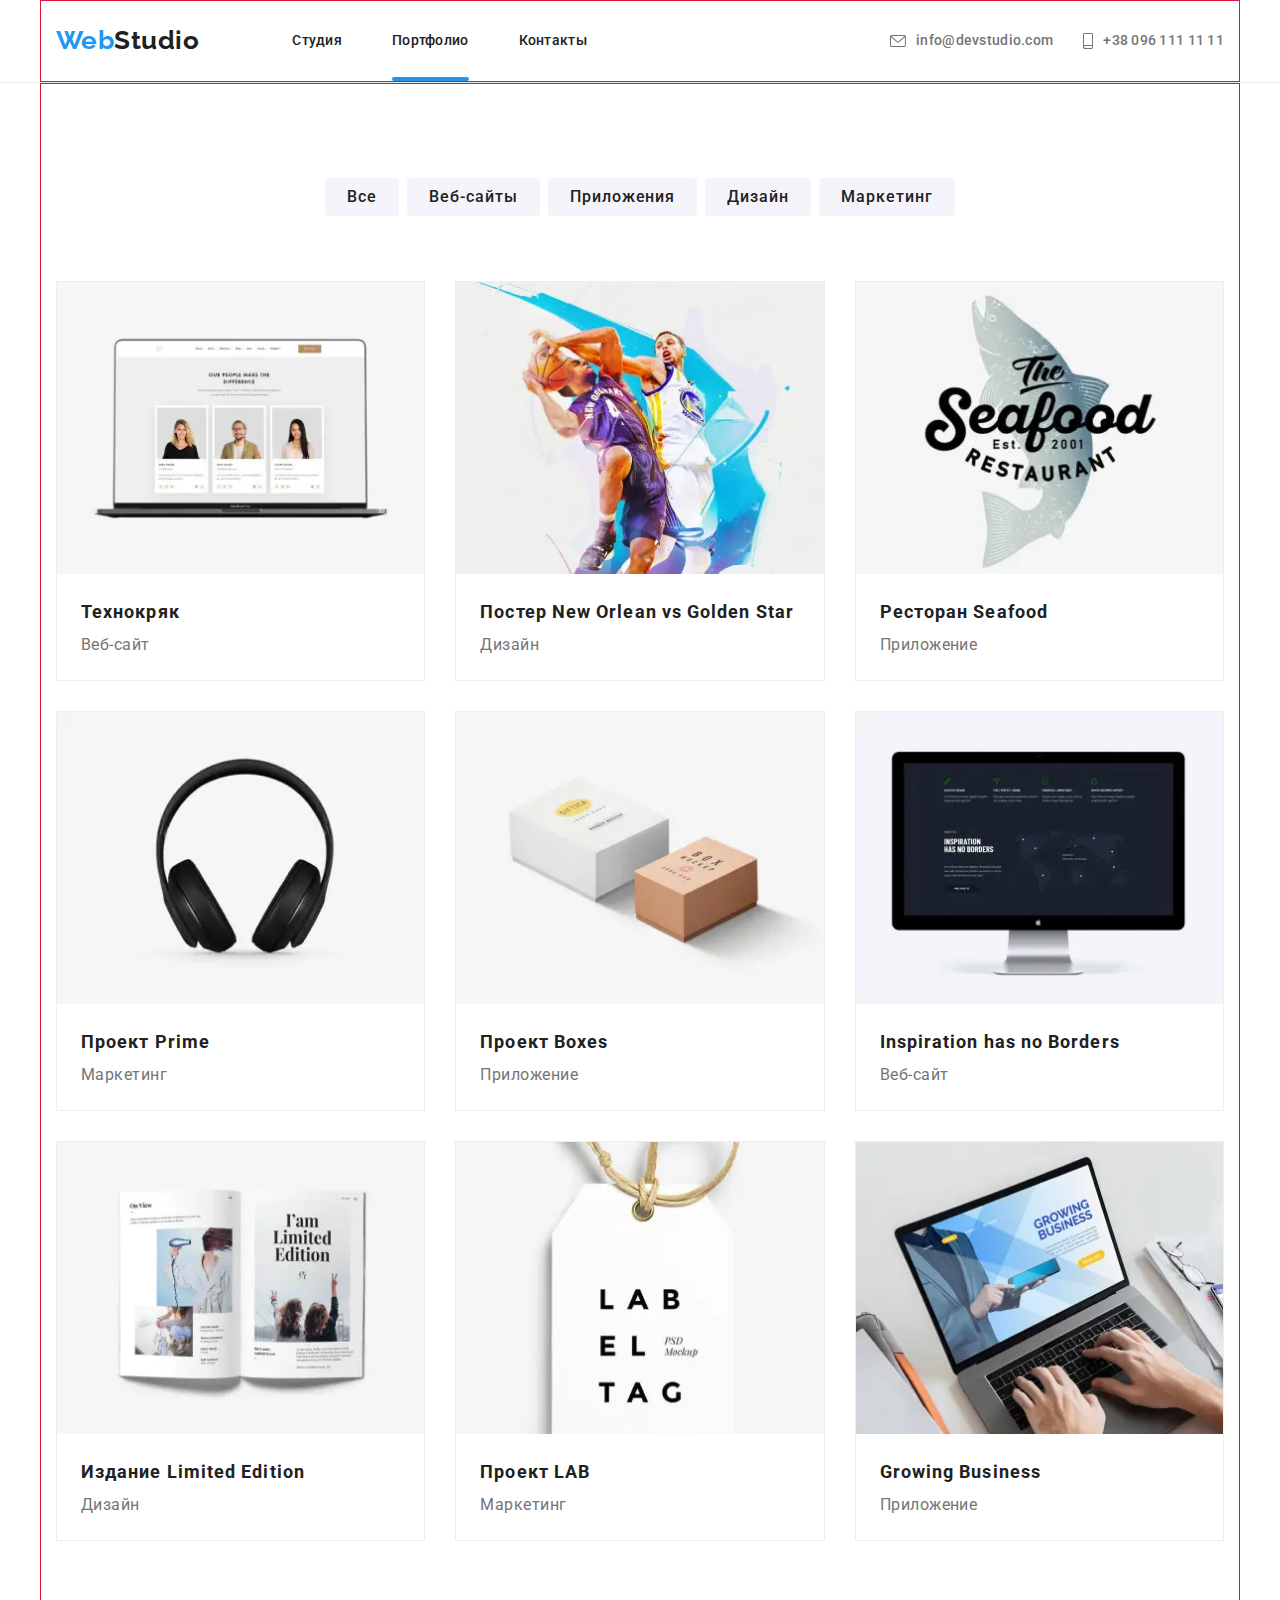
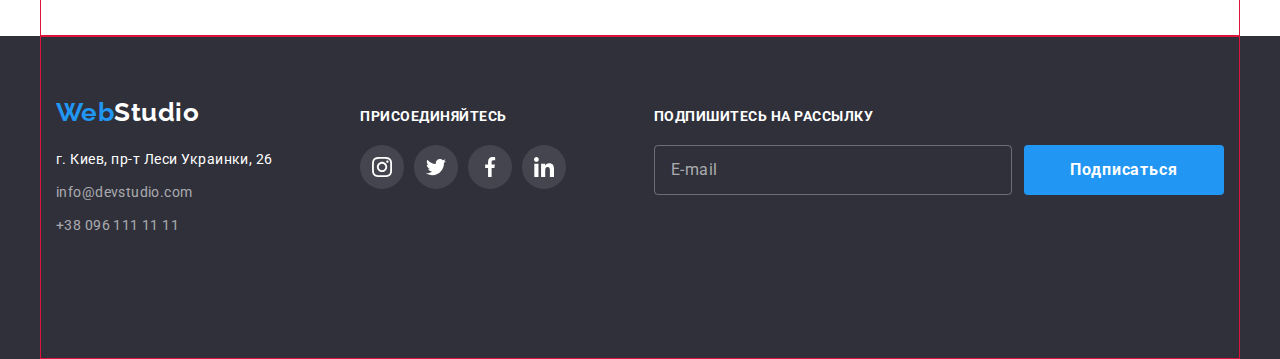
==== commit 012f0fb5: "portfolio cards  became adaptive" ====
--- a/portfolio.html
+++ b/portfolio.html
@@ -124,11 +124,32 @@
                 <!-- FILTER-BUTTONS end-->
                 
                 <!-- PROJECTS -->
-                <ul class="project-list list visually-hidden">
-                    <li class="project-item">
-                        <a class="link" href="">
-                            <div class="project-photo-wrapper">
-                                <img class="photo" width="370" height="294" src="./images/portfolio/img-0.jpg" alt="Картинка с ноутбуком">
+                <ul class="project-list list">
+                    <li class="project-item">
+                        <a class="link" href="">
+                            <div class="project-photo-wrapper">
+                                <picture>
+                                    <source 
+                                        srcset="./images/portfolio/desktop-project-img-01.webp 1x, ./images/portfolio/desktop-project-img-01@2x.webp 2x"
+                                        media="(min-width: 1200px)" type="image/webp">
+                                    <source 
+                                        srcset="./images/portfolio/desktop-project-img-01.jpg 1x, ./images/team/desktop-project-img-01@2x.jpg 2x"
+                                        media="(min-width: 1200px)">
+                                    <source 
+                                        srcset="./images/portfolio/tablet-project-img-01.webp 1x, ./images/portfolio/tablet-project-img-01@2x.webp 2x" 
+                                        media="(min-width: 768px)" type="image/webp">
+                                    <source 
+                                        srcset="./images/portfolio/tablet-project-img-01.jpg 1x, ./images/portfolio/tablet-project-img-01@2x.jpg 2x" 
+                                        media="(min-width: 768px)">
+                                    <source 
+                                        srcset="./images/portfolio/mobile-project-img-01.webp 1x, ./images/portfolio/mobile-project-img-01@2x.webp 2x" 
+                                        media="(min-width: 320px)" type="image/webp">
+                                    <source 
+                                        srcset="./images/portfolio/mobile-project-img-01.jpg 1x, ./images/portfolio/mobile-project-img-01@2x.jpg 2x" 
+                                        media="(min-width: 320px)">
+                                
+                                    <img src="./images/portfolio/mobile-project-img-01.jpg" alt="Картинка с ноутбуком">
+                                </picture>
                                 <p class="overlay">
                                 Технокряк это современная площадка распространения коронавируса. 
                                 Компании используют эту платформу для цифрового шпионажа и атак на защищённые сервера конкурентов.
@@ -143,7 +164,28 @@
                     <li class="project-item">
                         <a class="link" href="">
                             <div class="project-photo-wrapper">
-                                <img class="photo" width="370" height="294" src="./images/portfolio/img-1.jpg" alt="Картинка с баскетболистами">
+                                <picture>
+                                    <source
+                                        srcset="./images/portfolio/desktop-project-img-02.webp 1x, ./images/portfolio/desktop-project-img-02@2x.webp 2x"
+                                        media="(min-width: 1200px)" type="image/webp">
+                                    <source 
+                                        srcset="./images/portfolio/desktop-project-img-02.jpg 1x, ./images/team/desktop-project-img-02@2x.jpg 2x"
+                                        media="(min-width: 1200px)">
+                                    <source
+                                        srcset="./images/portfolio/tablet-project-img-02.webp 1x, ./images/portfolio/tablet-project-img-02@2x.webp 2x"
+                                        media="(min-width: 768px)" type="image/webp">
+                                    <source 
+                                        srcset="./images/portfolio/tablet-project-img-02.jpg 1x, ./images/portfolio/tablet-project-img-02@2x.jpg 2x"
+                                        media="(min-width: 768px)">
+                                    <source
+                                        srcset="./images/portfolio/mobile-project-img-02.webp 1x, ./images/portfolio/mobile-project-img-02@2x.webp 2x"
+                                        media="(min-width: 320px)" type="image/webp">
+                                    <source 
+                                        srcset="./images/portfolio/mobile-project-img-02.jpg 1x, ./images/portfolio/mobile-project-img-02@2x.jpg 2x"
+                                        media="(min-width: 320px)">
+                                
+                                    <img src="./images/portfolio/mobile-project-img-02.jpg" alt="Картинка с баскетболистами">
+                                </picture>
                                 <p class="overlay">
                                     Технокряк это современная площадка распространения коронавируса.
                                     Компании используют эту платформу для цифрового шпионажа и атак на защищённые сервера конкурентов.
@@ -158,7 +200,25 @@
                     <li class="project-item">
                         <a class="link" href="">
                             <div class="project-photo-wrapper">
-                                <img class="photo" width="370" height="294" src="./images/portfolio/img-2.jpg" alt="Картинка с логотипом ресторана">
+                                <picture>
+                                    <source
+                                        srcset="./images/portfolio/desktop-project-img-03.webp 1x, ./images/portfolio/desktop-project-img-03@2x.webp 2x"
+                                        media="(min-width: 1200px)" type="image/webp">
+                                    <source srcset="./images/portfolio/desktop-project-img-03.jpg 1x, ./images/team/desktop-project-img-03@2x.jpg 2x"
+                                        media="(min-width: 1200px)">
+                                    <source
+                                        srcset="./images/portfolio/tablet-project-img-03.webp 1x, ./images/portfolio/tablet-project-img-03@2x.webp 2x"
+                                        media="(min-width: 768px)" type="image/webp">
+                                    <source srcset="./images/portfolio/tablet-project-img-03.jpg 1x, ./images/portfolio/tablet-project-img-03@2x.jpg 2x"
+                                        media="(min-width: 768px)">
+                                    <source
+                                        srcset="./images/portfolio/mobile-project-img-03.webp 1x, ./images/portfolio/mobile-project-img-03@2x.webp 2x"
+                                        media="(min-width: 320px)" type="image/webp">
+                                    <source srcset="./images/portfolio/mobile-project-img-03.jpg 1x, ./images/portfolio/mobile-project-img-03@2x.jpg 2x"
+                                        media="(min-width: 320px)">
+                                
+                                    <img src="./images/portfolio/mobile-project-img-03.jpg" alt="Картинка с логотипом ресторана">
+                                </picture>
                                 <p class="overlay">
                                     Технокряк это современная площадка распространения коронавируса. 
                                     Компании используют эту платформу для цифрового шпионажа и атак на защищённые сервера конкурентов.
@@ -173,7 +233,25 @@
                     <li class="project-item">
                         <a class="link" href="">
                             <div class="project-photo-wrapper">
-                                <img class="photo" width="370" height="294" src="./images/portfolio/img-3.jpg" alt="Картинка с наушниками">
+                                <picture>
+                                    <source
+                                        srcset="./images/portfolio/desktop-project-img-04.webp 1x, ./images/portfolio/desktop-project-img-04@2x.webp 2x"
+                                        media="(min-width: 1200px)" type="image/webp">
+                                    <source srcset="./images/portfolio/desktop-project-img-04.jpg 1x, ./images/team/desktop-project-img-04@2x.jpg 2x"
+                                        media="(min-width: 1200px)">
+                                    <source
+                                        srcset="./images/portfolio/tablet-project-img-04.webp 1x, ./images/portfolio/tablet-project-img-04@2x.webp 2x"
+                                        media="(min-width: 768px)" type="image/webp">
+                                    <source srcset="./images/portfolio/tablet-project-img-04.jpg 1x, ./images/portfolio/tablet-project-img-04@2x.jpg 2x"
+                                        media="(min-width: 768px)">
+                                    <source
+                                        srcset="./images/portfolio/mobile-project-img-04.webp 1x, ./images/portfolio/mobile-project-img-04@2x.webp 2x"
+                                        media="(min-width: 320px)" type="image/webp">
+                                    <source srcset="./images/portfolio/mobile-project-img-04.jpg 1x, ./images/portfolio/mobile-project-img-04@2x.jpg 2x"
+                                        media="(min-width: 320px)">
+                                
+                                    <img src="./images/portfolio/mobile-project-img-04.jpg" alt="Картинка с наушниками">
+                                </picture>
                                 <p class="overlay">
                                     Технокряк это современная площадка распространения коронавируса. 
                                     Компании используют эту платформу для цифрового шпионажа и атак на защищённые сервера конкурентов.
@@ -188,7 +266,25 @@
                     <li class="project-item">
                         <a class="link" href="">
                             <div class="project-photo-wrapper">
-                                <img class="photo" width="370" height="294" src="./images/portfolio/img-4.jpg" alt="Картинка с картонными коробками">
+                                <picture>
+                                    <source
+                                        srcset="./images/portfolio/desktop-project-img-05.webp 1x, ./images/portfolio/desktop-project-img-05@2x.webp 2x"
+                                        media="(min-width: 1200px)" type="image/webp">
+                                    <source srcset="./images/portfolio/desktop-project-img-05.jpg 1x, ./images/team/desktop-project-img-05@2x.jpg 2x"
+                                        media="(min-width: 1200px)">
+                                    <source
+                                        srcset="./images/portfolio/tablet-project-img-05.webp 1x, ./images/portfolio/tablet-project-img-05@2x.webp 2x"
+                                        media="(min-width: 768px)" type="image/webp">
+                                    <source srcset="./images/portfolio/tablet-project-img-05.jpg 1x, ./images/portfolio/tablet-project-img-05@2x.jpg 2x"
+                                        media="(min-width: 768px)">
+                                    <source
+                                        srcset="./images/portfolio/mobile-project-img-05.webp 1x, ./images/portfolio/mobile-project-img-05@2x.webp 2x"
+                                        media="(min-width: 320px)" type="image/webp">
+                                    <source srcset="./images/portfolio/mobile-project-img-05.jpg 1x, ./images/portfolio/mobile-project-img-05@2x.jpg 2x"
+                                        media="(min-width: 320px)">
+                                
+                                    <img src="./images/portfolio/mobile-project-img-05.jpg" alt="Картинка с картонными коробками">
+                                </picture>
                                 <p class="overlay">
                                     Технокряк это современная площадка распространения коронавируса. 
                                     Компании используют эту платформу для цифрового шпионажа и атак на защищённые сервера конкурентов.
@@ -203,7 +299,25 @@
                     <li class="project-item">
                         <a class="link" href="">
                             <div class="project-photo-wrapper">
-                                <img class="photo" width="370" height="294" src="./images/portfolio/img-5.jpg" alt="Картинка с iMac">
+                                <picture>
+                                    <source
+                                        srcset="./images/portfolio/desktop-project-img-06.webp 1x, ./images/portfolio/desktop-project-img-06@2x.webp 2x"
+                                        media="(min-width: 1200px)" type="image/webp">
+                                    <source srcset="./images/portfolio/desktop-project-img-06.jpg 1x, ./images/team/desktop-project-img-06@2x.jpg 2x"
+                                        media="(min-width: 1200px)">
+                                    <source
+                                        srcset="./images/portfolio/tablet-project-img-06.webp 1x, ./images/portfolio/tablet-project-img-06@2x.webp 2x"
+                                        media="(min-width: 768px)" type="image/webp">
+                                    <source srcset="./images/portfolio/tablet-project-img-06.jpg 1x, ./images/portfolio/tablet-project-img-06@2x.jpg 2x"
+                                        media="(min-width: 768px)">
+                                    <source
+                                        srcset="./images/portfolio/mobile-project-img-06.webp 1x, ./images/portfolio/mobile-project-img-06@2x.webp 2x"
+                                        media="(min-width: 320px)" type="image/webp">
+                                    <source srcset="./images/portfolio/mobile-project-img-06.jpg 1x, ./images/portfolio/mobile-project-img-06@2x.jpg 2x"
+                                        media="(min-width: 320px)">
+                                
+                                    <img src="./images/portfolio/mobile-project-img-06.jpg" alt="Картинка с iMac">
+                                </picture>
                                 <p class="overlay">
                                     Технокряк это современная площадка распространения коронавируса. 
                                     Компании используют эту платформу для цифрового шпионажа и атак на защищённые сервера конкурентов.
@@ -218,7 +332,25 @@
                     <li class="project-item">
                         <a class="link" href="">
                             <div class="project-photo-wrapper">
-                                <img class="photo" width="370" height="294" src="./images/portfolio/img-6.jpg" alt="Картинка с журналом">
+                                <picture>
+                                    <source
+                                        srcset="./images/portfolio/desktop-project-img-07.webp 1x, ./images/portfolio/desktop-project-img-07@2x.webp 2x"
+                                        media="(min-width: 1200px)" type="image/webp">
+                                    <source srcset="./images/portfolio/desktop-project-img-07.jpg 1x, ./images/team/desktop-project-img-07@2x.jpg 2x"
+                                        media="(min-width: 1200px)">
+                                    <source
+                                        srcset="./images/portfolio/tablet-project-img-07.webp 1x, ./images/portfolio/tablet-project-img-07@2x.webp 2x"
+                                        media="(min-width: 768px)" type="image/webp">
+                                    <source srcset="./images/portfolio/tablet-project-img-07.jpg 1x, ./images/portfolio/tablet-project-img-07@2x.jpg 2x"
+                                        media="(min-width: 768px)">
+                                    <source
+                                        srcset="./images/portfolio/mobile-project-img-07.webp 1x, ./images/portfolio/mobile-project-img-07@2x.webp 2x"
+                                        media="(min-width: 320px)" type="image/webp">
+                                    <source srcset="./images/portfolio/mobile-project-img-07.jpg 1x, ./images/portfolio/mobile-project-img-07@2x.jpg 2x"
+                                        media="(min-width: 320px)">
+                                
+                                    <img src="./images/portfolio/mobile-project-img-07.jpg" alt="Картинка с журналом">
+                                </picture>
                                 <p class="overlay">
                                     Технокряк это современная площадка распространения коронавируса. 
                                     Компании используют эту платформу для цифрового шпионажа и атак на защищённые сервера конкурентов.
@@ -233,7 +365,25 @@
                     <li class="project-item">
                         <a class="link" href="">
                             <div class="project-photo-wrapper">
-                                <img class="photo" width="370" height="294" src="./images/portfolio/img-7.jpg" alt="Картинка с Биркой">
+                                <picture>
+                                    <source
+                                        srcset="./images/portfolio/desktop-project-img-08.webp 1x, ./images/portfolio/desktop-project-img-08@2x.webp 2x"
+                                        media="(min-width: 1200px)" type="image/webp">
+                                    <source srcset="./images/portfolio/desktop-project-img-08.jpg 1x, ./images/team/desktop-project-img-08@2x.jpg 2x"
+                                        media="(min-width: 1200px)">
+                                    <source
+                                        srcset="./images/portfolio/tablet-project-img-08.webp 1x, ./images/portfolio/tablet-project-img-08@2x.webp 2x"
+                                        media="(min-width: 768px)" type="image/webp">
+                                    <source srcset="./images/portfolio/tablet-project-img-08.jpg 1x, ./images/portfolio/tablet-project-img-08@2x.jpg 2x"
+                                        media="(min-width: 768px)">
+                                    <source
+                                        srcset="./images/portfolio/mobile-project-img-08.webp 1x, ./images/portfolio/mobile-project-img-08@2x.webp 2x"
+                                        media="(min-width: 320px)" type="image/webp">
+                                    <source srcset="./images/portfolio/mobile-project-img-08.jpg 1x, ./images/portfolio/mobile-project-img-08@2x.jpg 2x"
+                                        media="(min-width: 320px)">
+                                
+                                    <img src="./images/portfolio/mobile-project-img-08.jpg" alt="Картинка с биркой">
+                                </picture>
                                 <p class="overlay">
                                     Технокряк это современная площадка распространения коронавируса. 
                                     Компании используют эту платформу для цифрового шпионажа и атак на защищённые сервера конкурентов.
@@ -248,7 +398,25 @@
                     <li class="project-item">
                         <a class="link" href="">
                             <div class="project-photo-wrapper">
-                            <img class="photo" width="370" height="294" src="./images/portfolio/img-8.jpg" alt="Картинка с ноутбуком">
+                            <picture>
+                                <source
+                                    srcset="./images/portfolio/desktop-project-img-09.webp 1x, ./images/portfolio/desktop-project-img-09@2x.webp 2x"
+                                    media="(min-width: 1200px)" type="image/webp">
+                                <source srcset="./images/portfolio/desktop-project-img-09.jpg 1x, ./images/team/desktop-project-img-09@2x.jpg 2x"
+                                    media="(min-width: 1200px)">
+                                <source
+                                    srcset="./images/portfolio/tablet-project-img-09.webp 1x, ./images/portfolio/tablet-project-img-09@2x.webp 2x"
+                                    media="(min-width: 768px)" type="image/webp">
+                                <source srcset="./images/portfolio/tablet-project-img-09.jpg 1x, ./images/portfolio/tablet-project-img-09@2x.jpg 2x"
+                                    media="(min-width: 768px)">
+                                <source
+                                    srcset="./images/portfolio/mobile-project-img-09.webp 1x, ./images/portfolio/mobile-project-img-09@2x.webp 2x"
+                                    media="(min-width: 320px)" type="image/webp">
+                                <source srcset="./images/portfolio/mobile-project-img-09.jpg 1x, ./images/portfolio/mobile-project-img-09@2x.jpg 2x"
+                                    media="(min-width: 320px)">
+                            
+                                <img src="./images/portfolio/mobile-project-img-09.jpg" alt="Картинка с ноутбуком">
+                            </picture>
                             <p class="overlay">
                                 Технокряк это современная площадка распространения коронавируса. 
                                 Компании используют эту платформу для цифрового шпионажа и атак на защищённые сервера конкурентов.
--- a/css/main.min.css
+++ b/css/main.min.css
@@ -1,2 +1,2 @@
-:root{--card-grid-gap: 30px;--outline: 1px solid crimson}.visually-hidden{position:absolute !important;clip:rect(1px 1px 1px 1px);clip:rect(1px, 1px, 1px, 1px);padding:0 !important;border:0 !important;height:1px !important;width:1px !important;overflow:hidden}img{display:block;max-width:100%;height:auto}h1,h2,h3,h4,h5,h6,p{margin:0}ul,li{margin:0;padding:0}.list{list-style:none}.link{text-decoration:none}.page-adress{font-style:normal}body{margin:auto;color:#757575;background-color:#fff;font-weight:400;font-family:"Roboto",sans-serif;letter-spacing:0.03em}.container{width:100%;padding:60px 15px;margin:0 auto;border:var(--outline)}@media screen and (min-width: 480px){.container{width:480px}}@media only screen and (min-width: 768px){.container{width:768px}}@media only screen and (min-width: 1200px){.container{width:1200px;padding-top:94px;padding-bottom:94px}}.header-container{display:-webkit-box;display:-ms-flexbox;display:flex;-webkit-box-align:center;-ms-flex-align:center;align-items:center;-webkit-box-pack:justify;-ms-flex-pack:justify;justify-content:space-between;padding-top:10px;padding-bottom:10px}@media only screen and (min-width: 768px){.header-container{padding-top:0;padding-bottom:0}}.hero-container{padding-top:118px;padding-bottom:118px;text-align:center}@media only screen and (min-width: 1200px){.hero-container{padding:200px 0}}.whatwedo-container{display:none}@media only screen and (min-width: 1200px){.whatwedo-container{display:block;padding-top:0}}.footer-container{padding-top:60px;padding-bottom:60px;-webkit-box-align:center;-ms-flex-align:center;align-items:center}@media only screen and (min-width: 768px){.footer-container{display:-webkit-box;display:-ms-flexbox;display:flex;-ms-flex-pack:distribute;justify-content:space-around;-webkit-box-align:baseline;-ms-flex-align:baseline;align-items:baseline;-ms-flex-wrap:wrap;flex-wrap:wrap}}@media only screen and (min-width: 1200px){.footer-container{-ms-flex-wrap:nowrap;flex-wrap:nowrap;-webkit-box-pack:justify;-ms-flex-pack:justify;justify-content:space-between}}.logo{font-family:"Raleway",sans-serif;font-weight:700;font-size:24px;line-height:1.17}@media only screen and (min-width: 1200px){.logo{font-size:26px;line-height:1.19}}.header-logo .logo-span,.footer-logo .logo-span{color:#2196f3}.header-logo{color:#212121;padding-top:6px;padding-bottom:6px}@media only screen and (min-width: 768px){.header-logo{margin-right:88px;padding-top:26px;padding-bottom:26px}}@media only screen and (min-width: 1200px){.header-logo{margin-right:93px;padding-top:24px;padding-bottom:25px}}.footer-logo{display:block;margin-bottom:20px;color:#fff}.button{display:inline-block;min-width:200px;min-height:50px;padding:10px;color:#fff;background-color:#2196f3;font-family:inherit;font-weight:700;font-size:16px;line-height:1.87;letter-spacing:0.06em;border:0;border-radius:4px;-webkit-box-shadow:0;box-shadow:0;-webkit-transition:-webkit-box-shadow 250ms cubic-bezier(0.4, 0, 0.2, 1);transition:-webkit-box-shadow 250ms cubic-bezier(0.4, 0, 0.2, 1);transition:box-shadow 250ms cubic-bezier(0.4, 0, 0.2, 1);transition:box-shadow 250ms cubic-bezier(0.4, 0, 0.2, 1), -webkit-box-shadow 250ms cubic-bezier(0.4, 0, 0.2, 1)}.button:hover,.button:focus{cursor:pointer;-webkit-box-shadow:0px 4px 4px rgba(0,0,0,0.15);box-shadow:0px 4px 4px rgba(0,0,0,0.15)}.modal-form .button{-ms-flex-item-align:center;-ms-grid-row-align:center;align-self:center}.filter-buttons .button{min-height:38px;min-width:initial;margin-bottom:15px;padding:6px 22px;color:#212121;background-color:#f5f4fa;font-weight:500;font-size:16px;line-height:1.62;-webkit-box-shadow:0;box-shadow:0;-webkit-transition:color 250ms cubic-bezier(0.4, 0, 0.2, 1),background-color 250ms cubic-bezier(0.4, 0, 0.2, 1),-webkit-box-shadow 250ms cubic-bezier(0.4, 0, 0.2, 1);transition:color 250ms cubic-bezier(0.4, 0, 0.2, 1),background-color 250ms cubic-bezier(0.4, 0, 0.2, 1),-webkit-box-shadow 250ms cubic-bezier(0.4, 0, 0.2, 1);transition:color 250ms cubic-bezier(0.4, 0, 0.2, 1),background-color 250ms cubic-bezier(0.4, 0, 0.2, 1),box-shadow 250ms cubic-bezier(0.4, 0, 0.2, 1);transition:color 250ms cubic-bezier(0.4, 0, 0.2, 1),background-color 250ms cubic-bezier(0.4, 0, 0.2, 1),box-shadow 250ms cubic-bezier(0.4, 0, 0.2, 1),-webkit-box-shadow 250ms cubic-bezier(0.4, 0, 0.2, 1)}.filter-buttons .button:focus,.filter-buttons .button:hover{color:#fff;background-color:#2196f3;-webkit-box-shadow:0px 3px 1px rgba(0,0,0,0.1),0px 1px 2px rgba(0,0,0,0.08),0px 2px 2px rgba(0,0,0,0.12);box-shadow:0px 3px 1px rgba(0,0,0,0.1),0px 1px 2px rgba(0,0,0,0.08),0px 2px 2px rgba(0,0,0,0.12)}.social-links{display:-webkit-box;display:-ms-flexbox;display:flex;-webkit-box-pack:center;-ms-flex-pack:center;justify-content:center;-ms-flex-wrap:wrap;flex-wrap:wrap;margin-right:-10px}.social-links-item{width:44px;height:44px;margin-right:10px}.social-link{display:-webkit-box;display:-ms-flexbox;display:flex;-webkit-box-pack:center;-ms-flex-pack:center;justify-content:center;-webkit-box-align:center;-ms-flex-align:center;align-items:center;width:100%;height:100%;border-radius:50%}.team .social-link{color:#afb1b8;background-color:#fff;-webkit-transition:background-color 250ms cubic-bezier(0.4, 0, 0.2, 1),-webkit-transition 250ms cubic-bezier(0.4, 0, 0.2, 1);transition:background-color 250ms cubic-bezier(0.4, 0, 0.2, 1),-webkit-transition 250ms cubic-bezier(0.4, 0, 0.2, 1);transition:transition 250ms cubic-bezier(0.4, 0, 0.2, 1),background-color 250ms cubic-bezier(0.4, 0, 0.2, 1);transition:transition 250ms cubic-bezier(0.4, 0, 0.2, 1),background-color 250ms cubic-bezier(0.4, 0, 0.2, 1),-webkit-transition 250ms cubic-bezier(0.4, 0, 0.2, 1)}.social-link:hover,.social-link:focus{color:#fff;background-color:#2196f3}.page-footer .social-link{color:#fff;background-color:rgba(255,255,255,0.1);-webkit-transition:background-color 250ms cubic-bezier(0.4, 0, 0.2, 1);transition:background-color 250ms cubic-bezier(0.4, 0, 0.2, 1)}.page-footer .social-link:hover,.page-footer .social-link:focus{background-color:#2196f3}.social-icon{width:20px;height:20px;fill:currentColor}.section-title{margin-bottom:30px;color:#212121;font-weight:700;font-size:28px;line-height:1.18;text-align:center}@media only screen and (min-width: 1200px){.section-title{margin-bottom:50px;font-size:36px;line-height:1.17}}.advantages .title{margin-bottom:10px;color:#212121;font-weight:700;font-size:14px;line-height:1.14;text-transform:uppercase;text-align:center}.team .title{margin-bottom:10px;color:#212121;font-weight:500;font-size:16px;line-height:1.19;text-align:center}.page-footer .title{margin-bottom:20px;color:#fff;font-weight:700;font-size:14px;line-height:1.14;text-transform:uppercase}.project-list .title{color:#212121;font-weight:700;font-size:18px;line-height:2;letter-spacing:0.06em}.page-header{border-bottom:1px solid #ececec}.burger-btn,.mobile-nav-close-btn{display:-webkit-box;display:-ms-flexbox;display:flex;width:40px;height:40px;-webkit-box-pack:center;-ms-flex-pack:center;justify-content:center;-webkit-box-align:center;-ms-flex-align:center;align-items:center;background-color:transparent;border:0;-webkit-box-shadow:0;box-shadow:0}.burger-btn:focus,.burger-btn:hover,.mobile-nav-close-btn:focus,.mobile-nav-close-btn:hover{color:#2196f3;cursor:pointer}.burger-btn{color:#000000}@media only screen and (min-width: 768px){.burger-btn{display:none}}.burger-icon{width:24px;height:16px;fill:currentColor}.mobile-menu{position:fixed;top:0;left:50%;-webkit-transform:translateX(-50%) translateY(-100%);transform:translateX(-50%) translateY(-100%);z-index:100;display:-webkit-box;display:-ms-flexbox;display:flex;-webkit-box-orient:vertical;-webkit-box-direction:normal;-ms-flex-direction:column;flex-direction:column;-webkit-box-pack:justify;-ms-flex-pack:justify;justify-content:space-between;width:100%;height:100vh;padding:48px 40px;font-weight:500;letter-spacing:0.02em;color:#212121;background-color:#fff;border:var(--outline);overflow-x:scroll;opacity:0;-webkit-transition:opacity 250ms cubic-bezier(0.4, 0, 0.2, 1),-webkit-transform 250ms cubic-bezier(0.4, 0, 0.2, 1);transition:opacity 250ms cubic-bezier(0.4, 0, 0.2, 1),-webkit-transform 250ms cubic-bezier(0.4, 0, 0.2, 1);transition:opacity 250ms cubic-bezier(0.4, 0, 0.2, 1),transform 250ms cubic-bezier(0.4, 0, 0.2, 1);transition:opacity 250ms cubic-bezier(0.4, 0, 0.2, 1),transform 250ms cubic-bezier(0.4, 0, 0.2, 1),-webkit-transform 250ms cubic-bezier(0.4, 0, 0.2, 1)}.mobile-menu.is-open{-webkit-transform:translateX(-50%) translateY(0);transform:translateX(-50%) translateY(0);opacity:1}.mobile-menu .link{color:inherit}@media only screen and (min-width: 768px){.mobile-menu{display:none}}.mobile-menu-nav{font-size:40px;line-height:1.18}.mobile-menu-nav .link:focus,.mobile-menu-nav .link:hover{color:#2196f3}.mobile-nav-item{margin-bottom:32px}.mobile-menu-contacts{margin-bottom:64px;font-size:24px;line-height:1.17;color:#757575}.mobile-contacts-item{margin-bottom:32px}.mobile-contacts-item:first-child{font-size:34px;line-height:1.18;color:#2196f3}.mobile-menu-social-links{display:-webkit-box;display:-ms-flexbox;display:flex;color:#2196f3}.mobile-social-links-item:not(:last-child){padding-right:10px;border:1px solid rgba(33,33,33,0.2)}.mobile-social-links-item:not(:first-child){padding-left:10px}.mobile-nav-close-btn{position:absolute;right:15px;top:10px;color:inherit}.mobile-nav-close-btn:focus{color:#2196f3}.mobile-nav-close-icon{width:19px;height:19px;fill:currentColor}.main-nav{display:-webkit-box;display:-ms-flexbox;display:flex;-webkit-box-align:center;-ms-flex-align:center;align-items:center}.site-nav{display:none}@media only screen and (min-width: 768px){.site-nav{display:-webkit-box;display:-ms-flexbox;display:flex}.site-nav .active{color:#2196f3}.site-nav .link{display:block;padding-top:32px;padding-bottom:32px;color:#212121;font-weight:500;font-size:14px;line-height:1.14;letter-spacing:0.02em;-webkit-transition:color 250ms cubic-bezier(0.4, 0, 0.2, 1);transition:color 250ms cubic-bezier(0.4, 0, 0.2, 1)}.site-nav .link:hover,.site-nav .link:focus{color:#2196f3}}.nav-item{position:relative}.nav-item:not(:last-child){margin-right:50px}.nav-item .link::after{position:absolute;bottom:0;left:0;content:'';opacity:0;width:100%;height:4px;background-color:#2196f3;border-radius:2px}.nav-item .active.link::after{opacity:1}.contacts{display:none}@media only screen and (min-width: 768px){.contacts{display:-webkit-box;display:-ms-flexbox;display:flex;-webkit-box-orient:vertical;-webkit-box-direction:normal;-ms-flex-direction:column;flex-direction:column;-webkit-box-pack:center;-ms-flex-pack:center;justify-content:center}}@media only screen and (min-width: 1200px){.contacts{-webkit-box-orient:initial;-webkit-box-direction:initial;-ms-flex-direction:initial;flex-direction:initial}}@media only screen and (min-width: 1200px){.contacts-item:not(:last-child){margin-right:30px}}@media only screen and (min-width: 768px){.contacts-icon{display:-webkit-box;display:-ms-flexbox;display:flex;-webkit-box-pack:center;-ms-flex-pack:center;justify-content:center;-webkit-box-align:center;-ms-flex-align:center;align-items:center;margin-right:10px;fill:currentColor}.contacts-icon.envelope{width:16px;height:12px}.contacts-icon.smartphone{width:10px;height:16px}}@media only screen and (min-width: 768px){.header-contacts{display:-webkit-box;display:-ms-flexbox;display:flex;-webkit-box-align:center;-ms-flex-align:center;align-items:center;padding-top:5px;padding-bottom:5px;color:#757575;font-weight:500;font-size:14px;line-height:1.14;letter-spacing:0.02em;-webkit-transition:color 250ms cubic-bezier(0.4, 0, 0.2, 1);transition:color 250ms cubic-bezier(0.4, 0, 0.2, 1)}.header-contacts:hover,.header-contacts:focus{color:#2196f3}}@media only screen and (min-width: 1200px){.header-contacts{padding-top:30px;padding-bottom:30px}}.hero{margin:0 auto;color:#fff;background-color:#2f303a;background-image:-webkit-gradient(linear, left top, left bottom, from(rgba(47,48,58,0.4)), to(rgba(47,48,58,0.4))),url("../images/hero/mobile-hero-bg.jpg");background-image:linear-gradient(rgba(47,48,58,0.4), rgba(47,48,58,0.4)),url("../images/hero/mobile-hero-bg.jpg");background-size:cover;background-position:center;background-repeat:no-repeat}@media screen and (min-device-pixel-ratio: 2), screen and (-webkit-min-device-pixel-ratio: 2), screen and (min-resolution: 192dpi), screen and (min-resolution: 2dppx){.hero{background-image:-webkit-gradient(linear, left top, left bottom, from(rgba(47,48,58,0.4)), to(rgba(47,48,58,0.4))),url("../images/hero/mobile-hero-bg@2x.jpg");background-image:linear-gradient(rgba(47,48,58,0.4), rgba(47,48,58,0.4)),url("../images/hero/mobile-hero-bg@2x.jpg")}}@media only screen and (min-width: 768px){.hero{background-image:-webkit-gradient(linear, left top, left bottom, from(rgba(47,48,58,0.4)), to(rgba(47,48,58,0.4))),url("../images/hero/tablet-hero-bg.jpg");background-image:linear-gradient(rgba(47,48,58,0.4), rgba(47,48,58,0.4)),url("../images/hero/tablet-hero-bg.jpg")}}@media screen and (min-device-pixel-ratio: 2) and (min-width: 768px), screen and (-webkit-min-device-pixel-ratio: 2) and (min-width: 768px), screen and (min-resolution: 192dpi) and (min-width: 768px), screen and (min-resolution: 2dppx) and (min-width: 768px){.hero{background-image:-webkit-gradient(linear, left top, left bottom, from(rgba(47,48,58,0.4)), to(rgba(47,48,58,0.4))),url("../images/hero/tablet-hero-bg@2x.jpg");background-image:linear-gradient(rgba(47,48,58,0.4), rgba(47,48,58,0.4)),url("../images/hero/tablet-hero-bg@2x.jpg")}}@media only screen and (min-width: 1200px){.hero{background-image:-webkit-gradient(linear, left top, left bottom, from(rgba(47,48,58,0.4)), to(rgba(47,48,58,0.4))),url("../images/hero/desktop-hero-bg.jpg");background-image:linear-gradient(rgba(47,48,58,0.4), rgba(47,48,58,0.4)),url("../images/hero/desktop-hero-bg.jpg")}}@media screen and (min-device-pixel-ratio: 2) and (min-width: 1200px), screen and (-webkit-min-device-pixel-ratio: 2) and (min-width: 1200px), screen and (min-resolution: 192dpi) and (min-width: 1200px), screen and (min-resolution: 2dppx) and (min-width: 1200px){.hero{background-image:-webkit-gradient(linear, left top, left bottom, from(rgba(47,48,58,0.4)), to(rgba(47,48,58,0.4))),url("../images/hero/desktop-hero-bg@2x.jpg");background-image:linear-gradient(rgba(47,48,58,0.4), rgba(47,48,58,0.4)),url("../images/hero/desktop-hero-bg@2x.jpg")}}.hero-title{max-width:360px;margin-left:auto;margin-right:auto;margin-bottom:30px;font-weight:900;font-size:26px;line-height:1.62;letter-spacing:0.06em;text-transform:uppercase;letter-spacing:0.06em}@media only screen and (min-width: 1200px){.hero-title{max-width:700px;font-weight:900;font-size:44px;line-height:1.36}}.advantages{margin-bottom:calc(-1 * var(--card-grid-gap))}.advantages .text{font-size:14px;line-height:1.71}@media only screen and (min-width: 768px){.advantages{display:-webkit-box;display:-ms-flexbox;display:flex;-ms-flex-wrap:wrap;flex-wrap:wrap;margin-right:calc(-1 * var(--card-grid-gap))}}.advantages-item{width:100%;margin-bottom:var(--card-grid-gap)}@media only screen and (min-width: 768px){.advantages-item{width:calc(100% / 2 - var(--card-grid-gap));margin-right:var(--card-grid-gap)}}@media only screen and (min-width: 1200px){.advantages-item{width:calc(100% / 4 - var(--card-grid-gap))}}.advantages-icon-container{display:-webkit-box;display:-ms-flexbox;display:flex;width:100%;height:120px;-webkit-box-pack:center;-ms-flex-pack:center;justify-content:center;-webkit-box-align:center;-ms-flex-align:center;align-items:center;margin-bottom:30px;background-color:#f5f4fa;border-radius:4px}.advantages-icon{width:70px;height:70px}.whatwedo{display:-webkit-box;display:-ms-flexbox;display:flex;-ms-flex-wrap:wrap;flex-wrap:wrap;margin-right:calc(-1 * var(--card-grid-gap));margin-bottom:calc(-1 * var(--card-grid-gap))}.whatwedo-item{position:relative;width:calc(100% / 3 - var(--card-grid-gap));margin-right:var(--card-grid-gap);margin-bottom:var(--card-grid-gap)}.whatwedo .title{position:absolute;bottom:0;width:100%;padding:27px 15px;background-color:rgba(47,48,58,0.8);color:#fff;font-weight:700;font-size:14px;line-height:1.14;text-align:center;text-transform:uppercase}.team{background-color:#f5f4fa}.team-list{margin-bottom:calc(-1 * var(--card-grid-gap))}@media only screen and (min-width: 768px){.team-list{display:-webkit-box;display:-ms-flexbox;display:flex;-ms-flex-wrap:wrap;flex-wrap:wrap;margin-right:calc(-1 * var(--card-grid-gap))}}.team-item{margin-bottom:var(--card-grid-gap);background-color:#fff;border-radius:0 0 4px 4px;-webkit-box-shadow:0px 1px 3px rgba(0,0,0,0.12),0px 1px 1px rgba(0,0,0,0.14),0px 2px 1px rgba(0,0,0,0.2);box-shadow:0px 1px 3px rgba(0,0,0,0.12),0px 1px 1px rgba(0,0,0,0.14),0px 2px 1px rgba(0,0,0,0.2)}@media only screen and (min-width: 768px){.team-item{width:calc(100% / 2 - var(--card-grid-gap));margin-right:var(--card-grid-gap)}}@media only screen and (min-width: 1200px){.team-item{width:calc(100% / 4 - var(--card-grid-gap))}}.team-description-wrapper{padding-top:30px;padding-bottom:24px;padding-left:15px;padding-right:15px}.team .position{margin-bottom:16px;font-size:16px;line-height:1.19;text-align:center}.clients{display:-webkit-box;display:-ms-flexbox;display:flex;-ms-flex-wrap:wrap;flex-wrap:wrap;margin-right:calc(-1 * var(--card-grid-gap));margin-bottom:calc(-1 * var(--card-grid-gap));-webkit-box-align:center;-ms-flex-align:center;align-items:center}.clients-item{width:calc(100% / 2 - var(--card-grid-gap));height:90px;margin-right:var(--card-grid-gap);margin-bottom:var(--card-grid-gap);color:#757575}@media only screen and (min-width: 768px){.clients-item{width:calc(100% / 3 - var(--card-grid-gap))}}@media only screen and (min-width: 1200px){.clients-item{width:calc(100% / 6 - var(--card-grid-gap))}}.clients-icon-link{display:-webkit-box;display:-ms-flexbox;display:flex;-webkit-box-pack:center;-ms-flex-pack:center;justify-content:center;-webkit-box-align:center;-ms-flex-align:center;align-items:center;width:100%;height:100%;color:#afb1b8;border:1px solid #afb1b8;border-radius:4px;-webkit-transition:color 250ms cubic-bezier(0.4, 0, 0.2, 1),border 250ms cubic-bezier(0.4, 0, 0.2, 1);transition:color 250ms cubic-bezier(0.4, 0, 0.2, 1),border 250ms cubic-bezier(0.4, 0, 0.2, 1)}.clients-icon-link:hover,.clients-icon-link:focus{color:#2196f3;border:1px solid #2196f3}.clients-icon{width:80px;height:50px;fill:currentColor}.clients-icon.company-1{width:44px;height:49px}.clients-icon.company-2{width:40px;height:52px}.clients-icon.company-3{width:41px;height:43px}.clients-icon.company-4{width:80px;height:42px}.clients-icon.company-5{width:59px;height:47px}.clients-icon.company-6{width:88px;height:45px}.page-footer{color:#fff;background-color:#2f303a}.footer-wrapper-contacts{margin-bottom:60px;text-align:center}@media only screen and (min-width: 1200px){.footer-wrapper-contacts{text-align:initial}}.page-adress .item:not(:last-child){margin-bottom:8px}@media only screen and (min-width: 1200px){.page-adress .item:not(:last-child){margin-bottom:9px}}.footer-adress{font-size:14px;line-height:1.71}.footer-contacts{display:block;color:rgba(255,255,255,0.6);font-size:14px;line-height:1.71;letter-spacing:0.03em;-webkit-transition:color 250ms cubic-bezier(0.4, 0, 0.2, 1);transition:color 250ms cubic-bezier(0.4, 0, 0.2, 1)}.footer-contacts:hover,.footer-contacts:focus{color:#2196f3}.footer-wrapper-social{margin-bottom:60px;text-align:center}@media only screen and (min-width: 1200px){.footer-wrapper-social{text-align:initial}}.footer-subscribe-form{text-align:center}.footer-subscribe-form .form-label{display:block}.footer-subscribe-form .form-input{min-width:100%;min-height:50px;margin-bottom:20px;padding-left:16px;background-color:transparent;color:#fff;font-size:16px;line-height:1.25;letter-spacing:0.03em;border:1px solid rgba(255,255,255,0.3);border-radius:4px}.footer-subscribe-form .form-input::-webkit-input-placeholder{color:rgba(255,255,255,0.6)}.footer-subscribe-form .form-input:-ms-input-placeholder{color:rgba(255,255,255,0.6)}.footer-subscribe-form .form-input::-ms-input-placeholder{color:rgba(255,255,255,0.6)}.footer-subscribe-form .form-input::placeholder{color:rgba(255,255,255,0.6)}@media only screen and (min-width: 1200px){.footer-subscribe-form .form-input{min-width:358px;margin-bottom:0;margin-right:12px}}@media only screen and (min-width: 768px){.footer-subscribe-form{width:450px;margin-left:auto;margin-right:auto}}@media only screen and (min-width: 1200px){.footer-subscribe-form{width:570px;margin:0;text-align:initial}}@media only screen and (min-width: 1200px){.footer-subscribe-inputs-wrapper{display:-webkit-box;display:-ms-flexbox;display:flex}}.filter-buttons{display:-webkit-box;display:-ms-flexbox;display:flex;-ms-flex-wrap:wrap;flex-wrap:wrap;margin-bottom:25px}@media only screen and (min-width: 768px){.filter-buttons{-webkit-box-pack:center;-ms-flex-pack:center;justify-content:center;margin-bottom:30px}}@media only screen and (min-width: 1200px){.filter-buttons{margin-bottom:50px}}.filter-item:not(:last-child){margin-right:8px}.project-list{display:-webkit-box;display:-ms-flexbox;display:flex;-ms-flex-wrap:wrap;flex-wrap:wrap;margin-right:calc(-1 * var(--card-grid-gap));margin-bottom:calc(-1 * var(--card-grid-gap))}.project-item{-ms-flex-preferred-size:calc(100% / 3 - var(--card-grid-gap));flex-basis:calc(100% / 3 - var(--card-grid-gap));margin-right:var(--card-grid-gap);margin-bottom:var(--card-grid-gap);border:1px solid #eeeeee}.project-item .link{display:block;-webkit-box-shadow:0;box-shadow:0;-webkit-transition:-webkit-box-shadow 250ms cubic-bezier(0.4, 0, 0.2, 1);transition:-webkit-box-shadow 250ms cubic-bezier(0.4, 0, 0.2, 1);transition:box-shadow 250ms cubic-bezier(0.4, 0, 0.2, 1);transition:box-shadow 250ms cubic-bezier(0.4, 0, 0.2, 1), -webkit-box-shadow 250ms cubic-bezier(0.4, 0, 0.2, 1)}.project-item .link:hover,.project-item .link:focus{-webkit-box-shadow:0px 1px 1px rgba(0,0,0,0.12),0px 4px 4px rgba(0,0,0,0.06),1px 4px 6px rgba(0,0,0,0.16);box-shadow:0px 1px 1px rgba(0,0,0,0.12),0px 4px 4px rgba(0,0,0,0.06),1px 4px 6px rgba(0,0,0,0.16)}.project-list .description{color:#757575;font-size:16px;line-height:1.87}.project-description-wrapper{padding:20px 24px;background-color:#fff}.project-photo-wrapper{position:relative;overflow:hidden}.project-item .overlay{position:absolute;left:0;top:0;-webkit-transform:translateY(100%);transform:translateY(100%);display:-webkit-box;display:-ms-flexbox;display:flex;-webkit-box-align:center;-ms-flex-align:center;align-items:center;width:100%;height:100%;padding:24px;color:#fff;background-color:rgba(33,150,243,0.9);font-size:18px;line-height:1.56;text-align:center;-webkit-transition:-webkit-transform 250ms cubic-bezier(0.4, 0, 0.2, 1);transition:-webkit-transform 250ms cubic-bezier(0.4, 0, 0.2, 1);transition:transform 250ms cubic-bezier(0.4, 0, 0.2, 1);transition:transform 250ms cubic-bezier(0.4, 0, 0.2, 1), -webkit-transform 250ms cubic-bezier(0.4, 0, 0.2, 1)}.project-item .link:hover .overlay,.project-item .link:focus .overlay{-webkit-transform:translateY(0);transform:translateY(0)}.backdrop{position:fixed;top:0;left:0;width:100%;height:100%;background-color:rgba(0,0,0,0.2);opacity:1;-webkit-transform:scale(1);transform:scale(1);-webkit-transition:opacity 250ms cubic-bezier(0.4, 0, 0.2, 1),-webkit-transform 250ms cubic-bezier(0.4, 0, 0.2, 1);transition:opacity 250ms cubic-bezier(0.4, 0, 0.2, 1),-webkit-transform 250ms cubic-bezier(0.4, 0, 0.2, 1);transition:opacity 250ms cubic-bezier(0.4, 0, 0.2, 1),transform 250ms cubic-bezier(0.4, 0, 0.2, 1);transition:opacity 250ms cubic-bezier(0.4, 0, 0.2, 1),transform 250ms cubic-bezier(0.4, 0, 0.2, 1),-webkit-transform 250ms cubic-bezier(0.4, 0, 0.2, 1)}.modal{position:absolute;top:50%;left:50%;-webkit-transform:translate(-50%, -50%) scale(1);transform:translate(-50%, -50%) scale(1);width:528px;height:581px;padding:40px;background-color:#fff;-webkit-box-shadow:0px 1px 3px rgba(0,0,0,0.12),0px 1px 1px rgba(0,0,0,0.14),0px 2px 1px rgba(0,0,0,0.2);box-shadow:0px 1px 3px rgba(0,0,0,0.12),0px 1px 1px rgba(0,0,0,0.14),0px 2px 1px rgba(0,0,0,0.2);border-radius:4px;-webkit-transition:-webkit-transform 250ms cubic-bezier(0.4, 0, 0.2, 1);transition:-webkit-transform 250ms cubic-bezier(0.4, 0, 0.2, 1);transition:transform 250ms cubic-bezier(0.4, 0, 0.2, 1);transition:transform 250ms cubic-bezier(0.4, 0, 0.2, 1), -webkit-transform 250ms cubic-bezier(0.4, 0, 0.2, 1)}.backdrop.is-hidden .modal{-webkit-transform:translate(-50%, -50%) scale(0.9);transform:translate(-50%, -50%) scale(0.9)}.modal .call-to-action{margin:0 auto;margin-bottom:12px;color:#212121;font-weight:700;font-size:20px;line-height:1.15}.modal-form{display:-webkit-box;display:-ms-flexbox;display:flex;-webkit-box-orient:vertical;-webkit-box-direction:normal;-ms-flex-direction:column;flex-direction:column}.modal-form-input-wrapper{display:block;position:relative}.modal-form-input-label{margin-bottom:10px}.modal-form .input-title,.modal-form .textarea-title{display:block;margin-bottom:4px;font-size:12px;line-height:1.17;letter-spacing:0.01em}.modal-form-input{display:block;height:40px;width:100%;padding-left:42px;border:1px solid rgba(33,33,33,0.2);border-radius:4px;-webkit-transition:border 250ms cubic-bezier(0.4, 0, 0.2, 1);transition:border 250ms cubic-bezier(0.4, 0, 0.2, 1)}.modal-form-input:focus,.modal-form-input:hover{cursor:pointer;outline:none;border:1px solid #2196f3}.modal-form-icon{position:absolute;top:50%;left:12px;-webkit-transform:translateY(-50%);transform:translateY(-50%);width:18px;height:18px;fill:#212121;-webkit-transition:fill 250ms cubic-bezier(0.4, 0, 0.2, 1);transition:fill 250ms cubic-bezier(0.4, 0, 0.2, 1)}.modal-form-input:focus+.modal-form-icon,.modal-form-input:hover+.modal-form-icon{fill:#2196f3}.modal-form-textarea-label{margin-bottom:20px}.modal-form-message{display:block;height:120px;width:100%;padding:12px 16px;resize:none;border:1px solid rgba(33,33,33,0.2);border-radius:4px;-webkit-transition:border 250ms cubic-bezier(0.4, 0, 0.2, 1);transition:border 250ms cubic-bezier(0.4, 0, 0.2, 1)}.modal-form-message::-webkit-input-placeholder{font-size:12px;line-height:1.17;letter-spacing:0.01em;color:rgba(117,117,117,0.5)}.modal-form-message:-ms-input-placeholder{font-size:12px;line-height:1.17;letter-spacing:0.01em;color:rgba(117,117,117,0.5)}.modal-form-message::-ms-input-placeholder{font-size:12px;line-height:1.17;letter-spacing:0.01em;color:rgba(117,117,117,0.5)}.modal-form-message::placeholder{font-size:12px;line-height:1.17;letter-spacing:0.01em;color:rgba(117,117,117,0.5)}.modal-form-message:focus,.modal-form-message:hover{cursor:pointer;outline:none;border:1px solid #2196f3}.modal-form-check-policy-label{font-size:14px;line-height:1.71;margin-bottom:30px}.modal-form-check-policy-title{display:-webkit-box;display:-ms-flexbox;display:flex;-webkit-box-align:center;-ms-flex-align:center;align-items:center;-ms-flex-wrap:wrap;flex-wrap:wrap;font-size:14px;line-height:1.71}.modal-form-check-policy-title::before{content:'';display:inline-block;width:16px;height:15px;margin-right:7px;background-image:url("../images/modal-window/checkbox.svg");-webkit-transition:background-image 250ms cubic-bezier(0.4, 0, 0.2, 1);transition:background-image 250ms cubic-bezier(0.4, 0, 0.2, 1)}.modal-form-check-policy:checked+.modal-form-check-policy-title::before{background-image:url("../images/modal-window/checkbox-checked.svg")}.modal-form-check-policy:focus+.modal-form-check-policy-title::before{outline:1px solid #2f303a}.modal-form-check-policy-link{color:#2196f3}.modal-close-btn{position:absolute;top:8px;right:8px;width:30px;height:30px;border:1px solid rgba(0,0,0,0.1);border-radius:50%;cursor:pointer}.modal-close-icon{width:11px;height:11px;margin:auto}.is-hidden{opacity:0;-webkit-transform:scale(0);transform:scale(0);pointer-events:none}
+:root{--card-grid-gap: 30px;--outline: 1px solid crimson}.visually-hidden{position:absolute !important;clip:rect(1px 1px 1px 1px);clip:rect(1px, 1px, 1px, 1px);padding:0 !important;border:0 !important;height:1px !important;width:1px !important;overflow:hidden}img{display:block;max-width:100%;height:auto}h1,h2,h3,h4,h5,h6,p{margin:0}ul,li{margin:0;padding:0}.list{list-style:none}.link{text-decoration:none}.page-adress{font-style:normal}body{margin:auto;color:#757575;background-color:#fff;font-weight:400;font-family:"Roboto",sans-serif;letter-spacing:0.03em}.container{width:100%;padding:60px 15px;margin:0 auto;border:var(--outline)}@media screen and (min-width: 480px){.container{width:480px}}@media only screen and (min-width: 768px){.container{width:768px}}@media only screen and (min-width: 1200px){.container{width:1200px;padding-top:94px;padding-bottom:94px}}.header-container{display:-webkit-box;display:-ms-flexbox;display:flex;-webkit-box-align:center;-ms-flex-align:center;align-items:center;-webkit-box-pack:justify;-ms-flex-pack:justify;justify-content:space-between;padding-top:10px;padding-bottom:10px}@media only screen and (min-width: 768px){.header-container{padding-top:0;padding-bottom:0}}.hero-container{padding-top:118px;padding-bottom:118px;text-align:center}@media only screen and (min-width: 1200px){.hero-container{padding:200px 0}}.whatwedo-container{display:none}@media only screen and (min-width: 1200px){.whatwedo-container{display:block;padding-top:0}}.footer-container{padding-top:60px;padding-bottom:60px;-webkit-box-align:center;-ms-flex-align:center;align-items:center}@media only screen and (min-width: 768px){.footer-container{display:-webkit-box;display:-ms-flexbox;display:flex;-ms-flex-pack:distribute;justify-content:space-around;-webkit-box-align:baseline;-ms-flex-align:baseline;align-items:baseline;-ms-flex-wrap:wrap;flex-wrap:wrap}}@media only screen and (min-width: 1200px){.footer-container{-ms-flex-wrap:nowrap;flex-wrap:nowrap;-webkit-box-pack:justify;-ms-flex-pack:justify;justify-content:space-between}}.logo{font-family:"Raleway",sans-serif;font-weight:700;font-size:24px;line-height:1.17}@media only screen and (min-width: 1200px){.logo{font-size:26px;line-height:1.19}}.header-logo .logo-span,.footer-logo .logo-span{color:#2196f3}.header-logo{color:#212121;padding-top:6px;padding-bottom:6px}@media only screen and (min-width: 768px){.header-logo{margin-right:88px;padding-top:26px;padding-bottom:26px}}@media only screen and (min-width: 1200px){.header-logo{margin-right:93px;padding-top:24px;padding-bottom:25px}}.footer-logo{display:block;margin-bottom:20px;color:#fff}.button{display:inline-block;min-width:200px;min-height:50px;padding:10px;color:#fff;background-color:#2196f3;font-family:inherit;font-weight:700;font-size:16px;line-height:1.87;letter-spacing:0.06em;border:0;border-radius:4px;-webkit-box-shadow:0;box-shadow:0;-webkit-transition:-webkit-box-shadow 250ms cubic-bezier(0.4, 0, 0.2, 1);transition:-webkit-box-shadow 250ms cubic-bezier(0.4, 0, 0.2, 1);transition:box-shadow 250ms cubic-bezier(0.4, 0, 0.2, 1);transition:box-shadow 250ms cubic-bezier(0.4, 0, 0.2, 1), -webkit-box-shadow 250ms cubic-bezier(0.4, 0, 0.2, 1)}.button:hover,.button:focus{cursor:pointer;-webkit-box-shadow:0px 4px 4px rgba(0,0,0,0.15);box-shadow:0px 4px 4px rgba(0,0,0,0.15)}.modal-form .button{-ms-flex-item-align:center;-ms-grid-row-align:center;align-self:center}.filter-buttons .button{min-height:38px;min-width:initial;margin-bottom:15px;padding:6px 22px;color:#212121;background-color:#f5f4fa;font-weight:500;font-size:16px;line-height:1.62;-webkit-box-shadow:0;box-shadow:0;-webkit-transition:color 250ms cubic-bezier(0.4, 0, 0.2, 1),background-color 250ms cubic-bezier(0.4, 0, 0.2, 1),-webkit-box-shadow 250ms cubic-bezier(0.4, 0, 0.2, 1);transition:color 250ms cubic-bezier(0.4, 0, 0.2, 1),background-color 250ms cubic-bezier(0.4, 0, 0.2, 1),-webkit-box-shadow 250ms cubic-bezier(0.4, 0, 0.2, 1);transition:color 250ms cubic-bezier(0.4, 0, 0.2, 1),background-color 250ms cubic-bezier(0.4, 0, 0.2, 1),box-shadow 250ms cubic-bezier(0.4, 0, 0.2, 1);transition:color 250ms cubic-bezier(0.4, 0, 0.2, 1),background-color 250ms cubic-bezier(0.4, 0, 0.2, 1),box-shadow 250ms cubic-bezier(0.4, 0, 0.2, 1),-webkit-box-shadow 250ms cubic-bezier(0.4, 0, 0.2, 1)}.filter-buttons .button:focus,.filter-buttons .button:hover{color:#fff;background-color:#2196f3;-webkit-box-shadow:0px 3px 1px rgba(0,0,0,0.1),0px 1px 2px rgba(0,0,0,0.08),0px 2px 2px rgba(0,0,0,0.12);box-shadow:0px 3px 1px rgba(0,0,0,0.1),0px 1px 2px rgba(0,0,0,0.08),0px 2px 2px rgba(0,0,0,0.12)}.social-links{display:-webkit-box;display:-ms-flexbox;display:flex;-webkit-box-pack:center;-ms-flex-pack:center;justify-content:center;-ms-flex-wrap:wrap;flex-wrap:wrap;margin-right:-10px}.social-links-item{width:44px;height:44px;margin-right:10px}.social-link{display:-webkit-box;display:-ms-flexbox;display:flex;-webkit-box-pack:center;-ms-flex-pack:center;justify-content:center;-webkit-box-align:center;-ms-flex-align:center;align-items:center;width:100%;height:100%;border-radius:50%}.team .social-link{color:#afb1b8;background-color:#fff;-webkit-transition:background-color 250ms cubic-bezier(0.4, 0, 0.2, 1),-webkit-transition 250ms cubic-bezier(0.4, 0, 0.2, 1);transition:background-color 250ms cubic-bezier(0.4, 0, 0.2, 1),-webkit-transition 250ms cubic-bezier(0.4, 0, 0.2, 1);transition:transition 250ms cubic-bezier(0.4, 0, 0.2, 1),background-color 250ms cubic-bezier(0.4, 0, 0.2, 1);transition:transition 250ms cubic-bezier(0.4, 0, 0.2, 1),background-color 250ms cubic-bezier(0.4, 0, 0.2, 1),-webkit-transition 250ms cubic-bezier(0.4, 0, 0.2, 1)}.social-link:hover,.social-link:focus{color:#fff;background-color:#2196f3}.page-footer .social-link{color:#fff;background-color:rgba(255,255,255,0.1);-webkit-transition:background-color 250ms cubic-bezier(0.4, 0, 0.2, 1);transition:background-color 250ms cubic-bezier(0.4, 0, 0.2, 1)}.page-footer .social-link:hover,.page-footer .social-link:focus{background-color:#2196f3}.social-icon{width:20px;height:20px;fill:currentColor}.section-title{margin-bottom:30px;color:#212121;font-weight:700;font-size:28px;line-height:1.18;text-align:center}@media only screen and (min-width: 1200px){.section-title{margin-bottom:50px;font-size:36px;line-height:1.17}}.advantages .title{margin-bottom:10px;color:#212121;font-weight:700;font-size:14px;line-height:1.14;text-transform:uppercase;text-align:center}.team .title{margin-bottom:10px;color:#212121;font-weight:500;font-size:16px;line-height:1.19;text-align:center}.page-footer .title{margin-bottom:20px;color:#fff;font-weight:700;font-size:14px;line-height:1.14;text-transform:uppercase}.project-list .title{color:#212121;font-weight:700;font-size:18px;line-height:2;letter-spacing:0.06em}.page-header{border-bottom:1px solid #ececec}.burger-btn,.mobile-nav-close-btn{display:-webkit-box;display:-ms-flexbox;display:flex;width:40px;height:40px;-webkit-box-pack:center;-ms-flex-pack:center;justify-content:center;-webkit-box-align:center;-ms-flex-align:center;align-items:center;background-color:transparent;border:0;-webkit-box-shadow:0;box-shadow:0}.burger-btn:focus,.burger-btn:hover,.mobile-nav-close-btn:focus,.mobile-nav-close-btn:hover{color:#2196f3;cursor:pointer}.burger-btn{color:#000000}@media only screen and (min-width: 768px){.burger-btn{display:none}}.burger-icon{width:24px;height:16px;fill:currentColor}.mobile-menu{position:fixed;top:0;left:50%;-webkit-transform:translateX(-50%) translateY(-100%);transform:translateX(-50%) translateY(-100%);z-index:100;display:-webkit-box;display:-ms-flexbox;display:flex;-webkit-box-orient:vertical;-webkit-box-direction:normal;-ms-flex-direction:column;flex-direction:column;-webkit-box-pack:justify;-ms-flex-pack:justify;justify-content:space-between;width:100%;height:100vh;padding:48px 40px;font-weight:500;letter-spacing:0.02em;color:#212121;background-color:#fff;border:var(--outline);overflow-x:scroll;opacity:0;-webkit-transition:opacity 250ms cubic-bezier(0.4, 0, 0.2, 1),-webkit-transform 250ms cubic-bezier(0.4, 0, 0.2, 1);transition:opacity 250ms cubic-bezier(0.4, 0, 0.2, 1),-webkit-transform 250ms cubic-bezier(0.4, 0, 0.2, 1);transition:opacity 250ms cubic-bezier(0.4, 0, 0.2, 1),transform 250ms cubic-bezier(0.4, 0, 0.2, 1);transition:opacity 250ms cubic-bezier(0.4, 0, 0.2, 1),transform 250ms cubic-bezier(0.4, 0, 0.2, 1),-webkit-transform 250ms cubic-bezier(0.4, 0, 0.2, 1)}.mobile-menu.is-open{-webkit-transform:translateX(-50%) translateY(0);transform:translateX(-50%) translateY(0);opacity:1}.mobile-menu .link{color:inherit}@media only screen and (min-width: 768px){.mobile-menu{display:none}}.mobile-menu-nav{font-size:40px;line-height:1.18}.mobile-menu-nav .link:focus,.mobile-menu-nav .link:hover{color:#2196f3}.mobile-nav-item{margin-bottom:32px}.mobile-menu-contacts{margin-bottom:64px;font-size:24px;line-height:1.17;color:#757575}.mobile-contacts-item{margin-bottom:32px}.mobile-contacts-item:first-child{font-size:34px;line-height:1.18;color:#2196f3}.mobile-menu-social-links{display:-webkit-box;display:-ms-flexbox;display:flex;color:#2196f3}.mobile-social-links-item:not(:last-child){padding-right:10px;border:1px solid rgba(33,33,33,0.2)}.mobile-social-links-item:not(:first-child){padding-left:10px}.mobile-nav-close-btn{position:absolute;right:15px;top:10px;color:inherit}.mobile-nav-close-btn:focus{color:#2196f3}.mobile-nav-close-icon{width:19px;height:19px;fill:currentColor}.main-nav{display:-webkit-box;display:-ms-flexbox;display:flex;-webkit-box-align:center;-ms-flex-align:center;align-items:center}.site-nav{display:none}@media only screen and (min-width: 768px){.site-nav{display:-webkit-box;display:-ms-flexbox;display:flex}.site-nav .active{color:#2196f3}.site-nav .link{display:block;padding-top:32px;padding-bottom:32px;color:#212121;font-weight:500;font-size:14px;line-height:1.14;letter-spacing:0.02em;-webkit-transition:color 250ms cubic-bezier(0.4, 0, 0.2, 1);transition:color 250ms cubic-bezier(0.4, 0, 0.2, 1)}.site-nav .link:hover,.site-nav .link:focus{color:#2196f3}}.nav-item{position:relative}.nav-item:not(:last-child){margin-right:50px}.nav-item .link::after{position:absolute;bottom:0;left:0;content:'';opacity:0;width:100%;height:4px;background-color:#2196f3;border-radius:2px}.nav-item .active.link::after{opacity:1}.contacts{display:none}@media only screen and (min-width: 768px){.contacts{display:-webkit-box;display:-ms-flexbox;display:flex;-webkit-box-orient:vertical;-webkit-box-direction:normal;-ms-flex-direction:column;flex-direction:column;-webkit-box-pack:center;-ms-flex-pack:center;justify-content:center}}@media only screen and (min-width: 1200px){.contacts{-webkit-box-orient:initial;-webkit-box-direction:initial;-ms-flex-direction:initial;flex-direction:initial}}@media only screen and (min-width: 1200px){.contacts-item:not(:last-child){margin-right:30px}}@media only screen and (min-width: 768px){.contacts-icon{display:-webkit-box;display:-ms-flexbox;display:flex;-webkit-box-pack:center;-ms-flex-pack:center;justify-content:center;-webkit-box-align:center;-ms-flex-align:center;align-items:center;margin-right:10px;fill:currentColor}.contacts-icon.envelope{width:16px;height:12px}.contacts-icon.smartphone{width:10px;height:16px}}@media only screen and (min-width: 768px){.header-contacts{display:-webkit-box;display:-ms-flexbox;display:flex;-webkit-box-align:center;-ms-flex-align:center;align-items:center;padding-top:5px;padding-bottom:5px;color:#757575;font-weight:500;font-size:14px;line-height:1.14;letter-spacing:0.02em;-webkit-transition:color 250ms cubic-bezier(0.4, 0, 0.2, 1);transition:color 250ms cubic-bezier(0.4, 0, 0.2, 1)}.header-contacts:hover,.header-contacts:focus{color:#2196f3}}@media only screen and (min-width: 1200px){.header-contacts{padding-top:30px;padding-bottom:30px}}.hero{margin:0 auto;color:#fff;background-color:#2f303a;background-image:-webkit-gradient(linear, left top, left bottom, from(rgba(47,48,58,0.4)), to(rgba(47,48,58,0.4))),url("../images/hero/mobile-hero-bg.jpg");background-image:linear-gradient(rgba(47,48,58,0.4), rgba(47,48,58,0.4)),url("../images/hero/mobile-hero-bg.jpg");background-size:cover;background-position:center;background-repeat:no-repeat}@media screen and (min-device-pixel-ratio: 2), screen and (-webkit-min-device-pixel-ratio: 2), screen and (min-resolution: 192dpi), screen and (min-resolution: 2dppx){.hero{background-image:-webkit-gradient(linear, left top, left bottom, from(rgba(47,48,58,0.4)), to(rgba(47,48,58,0.4))),url("../images/hero/mobile-hero-bg@2x.jpg");background-image:linear-gradient(rgba(47,48,58,0.4), rgba(47,48,58,0.4)),url("../images/hero/mobile-hero-bg@2x.jpg")}}@media only screen and (min-width: 768px){.hero{background-image:-webkit-gradient(linear, left top, left bottom, from(rgba(47,48,58,0.4)), to(rgba(47,48,58,0.4))),url("../images/hero/tablet-hero-bg.jpg");background-image:linear-gradient(rgba(47,48,58,0.4), rgba(47,48,58,0.4)),url("../images/hero/tablet-hero-bg.jpg")}}@media screen and (min-device-pixel-ratio: 2) and (min-width: 768px), screen and (-webkit-min-device-pixel-ratio: 2) and (min-width: 768px), screen and (min-resolution: 192dpi) and (min-width: 768px), screen and (min-resolution: 2dppx) and (min-width: 768px){.hero{background-image:-webkit-gradient(linear, left top, left bottom, from(rgba(47,48,58,0.4)), to(rgba(47,48,58,0.4))),url("../images/hero/tablet-hero-bg@2x.jpg");background-image:linear-gradient(rgba(47,48,58,0.4), rgba(47,48,58,0.4)),url("../images/hero/tablet-hero-bg@2x.jpg")}}@media only screen and (min-width: 1200px){.hero{background-image:-webkit-gradient(linear, left top, left bottom, from(rgba(47,48,58,0.4)), to(rgba(47,48,58,0.4))),url("../images/hero/desktop-hero-bg.jpg");background-image:linear-gradient(rgba(47,48,58,0.4), rgba(47,48,58,0.4)),url("../images/hero/desktop-hero-bg.jpg")}}@media screen and (min-device-pixel-ratio: 2) and (min-width: 1200px), screen and (-webkit-min-device-pixel-ratio: 2) and (min-width: 1200px), screen and (min-resolution: 192dpi) and (min-width: 1200px), screen and (min-resolution: 2dppx) and (min-width: 1200px){.hero{background-image:-webkit-gradient(linear, left top, left bottom, from(rgba(47,48,58,0.4)), to(rgba(47,48,58,0.4))),url("../images/hero/desktop-hero-bg@2x.jpg");background-image:linear-gradient(rgba(47,48,58,0.4), rgba(47,48,58,0.4)),url("../images/hero/desktop-hero-bg@2x.jpg")}}.hero-title{max-width:360px;margin-left:auto;margin-right:auto;margin-bottom:30px;font-weight:900;font-size:26px;line-height:1.62;letter-spacing:0.06em;text-transform:uppercase;letter-spacing:0.06em}@media only screen and (min-width: 1200px){.hero-title{max-width:700px;font-weight:900;font-size:44px;line-height:1.36}}.advantages{margin-bottom:calc(-1 * var(--card-grid-gap))}.advantages .text{font-size:14px;line-height:1.71}@media only screen and (min-width: 768px){.advantages{display:-webkit-box;display:-ms-flexbox;display:flex;-ms-flex-wrap:wrap;flex-wrap:wrap;margin-right:calc(-1 * var(--card-grid-gap))}}.advantages-item{width:100%;margin-bottom:var(--card-grid-gap)}@media only screen and (min-width: 768px){.advantages-item{width:calc(100% / 2 - var(--card-grid-gap));margin-right:var(--card-grid-gap)}}@media only screen and (min-width: 1200px){.advantages-item{width:calc(100% / 4 - var(--card-grid-gap))}}.advantages-icon-container{display:-webkit-box;display:-ms-flexbox;display:flex;width:100%;height:120px;-webkit-box-pack:center;-ms-flex-pack:center;justify-content:center;-webkit-box-align:center;-ms-flex-align:center;align-items:center;margin-bottom:30px;background-color:#f5f4fa;border-radius:4px}.advantages-icon{width:70px;height:70px}.whatwedo{display:-webkit-box;display:-ms-flexbox;display:flex;-ms-flex-wrap:wrap;flex-wrap:wrap;margin-right:calc(-1 * var(--card-grid-gap));margin-bottom:calc(-1 * var(--card-grid-gap))}.whatwedo-item{position:relative;width:calc(100% / 3 - var(--card-grid-gap));margin-right:var(--card-grid-gap);margin-bottom:var(--card-grid-gap)}.whatwedo .title{position:absolute;bottom:0;width:100%;padding:27px 15px;background-color:rgba(47,48,58,0.8);color:#fff;font-weight:700;font-size:14px;line-height:1.14;text-align:center;text-transform:uppercase}.team{background-color:#f5f4fa}.team-list{margin-bottom:calc(-1 * var(--card-grid-gap))}@media only screen and (min-width: 768px){.team-list{display:-webkit-box;display:-ms-flexbox;display:flex;-ms-flex-wrap:wrap;flex-wrap:wrap;margin-right:calc(-1 * var(--card-grid-gap))}}.team-item{margin-bottom:var(--card-grid-gap);background-color:#fff;border-radius:0 0 4px 4px;-webkit-box-shadow:0px 1px 3px rgba(0,0,0,0.12),0px 1px 1px rgba(0,0,0,0.14),0px 2px 1px rgba(0,0,0,0.2);box-shadow:0px 1px 3px rgba(0,0,0,0.12),0px 1px 1px rgba(0,0,0,0.14),0px 2px 1px rgba(0,0,0,0.2)}@media only screen and (min-width: 768px){.team-item{width:calc(100% / 2 - var(--card-grid-gap));margin-right:var(--card-grid-gap)}}@media only screen and (min-width: 1200px){.team-item{width:calc(100% / 4 - var(--card-grid-gap))}}.team-description-wrapper{padding-top:30px;padding-bottom:24px;padding-left:15px;padding-right:15px}.team .position{margin-bottom:16px;font-size:16px;line-height:1.19;text-align:center}.clients{display:-webkit-box;display:-ms-flexbox;display:flex;-ms-flex-wrap:wrap;flex-wrap:wrap;margin-right:calc(-1 * var(--card-grid-gap));margin-bottom:calc(-1 * var(--card-grid-gap));-webkit-box-align:center;-ms-flex-align:center;align-items:center}.clients-item{width:calc(100% / 2 - var(--card-grid-gap));height:90px;margin-right:var(--card-grid-gap);margin-bottom:var(--card-grid-gap);color:#757575}@media only screen and (min-width: 768px){.clients-item{width:calc(100% / 3 - var(--card-grid-gap))}}@media only screen and (min-width: 1200px){.clients-item{width:calc(100% / 6 - var(--card-grid-gap))}}.clients-icon-link{display:-webkit-box;display:-ms-flexbox;display:flex;-webkit-box-pack:center;-ms-flex-pack:center;justify-content:center;-webkit-box-align:center;-ms-flex-align:center;align-items:center;width:100%;height:100%;color:#afb1b8;border:1px solid #afb1b8;border-radius:4px;-webkit-transition:color 250ms cubic-bezier(0.4, 0, 0.2, 1),border 250ms cubic-bezier(0.4, 0, 0.2, 1);transition:color 250ms cubic-bezier(0.4, 0, 0.2, 1),border 250ms cubic-bezier(0.4, 0, 0.2, 1)}.clients-icon-link:hover,.clients-icon-link:focus{color:#2196f3;border:1px solid #2196f3}.clients-icon{width:80px;height:50px;fill:currentColor}.clients-icon.company-1{width:44px;height:49px}.clients-icon.company-2{width:40px;height:52px}.clients-icon.company-3{width:41px;height:43px}.clients-icon.company-4{width:80px;height:42px}.clients-icon.company-5{width:59px;height:47px}.clients-icon.company-6{width:88px;height:45px}.page-footer{color:#fff;background-color:#2f303a}.footer-wrapper-contacts{margin-bottom:60px;text-align:center}@media only screen and (min-width: 1200px){.footer-wrapper-contacts{text-align:initial}}.page-adress .item:not(:last-child){margin-bottom:8px}@media only screen and (min-width: 1200px){.page-adress .item:not(:last-child){margin-bottom:9px}}.footer-adress{font-size:14px;line-height:1.71}.footer-contacts{display:block;color:rgba(255,255,255,0.6);font-size:14px;line-height:1.71;letter-spacing:0.03em;-webkit-transition:color 250ms cubic-bezier(0.4, 0, 0.2, 1);transition:color 250ms cubic-bezier(0.4, 0, 0.2, 1)}.footer-contacts:hover,.footer-contacts:focus{color:#2196f3}.footer-wrapper-social{margin-bottom:60px;text-align:center}@media only screen and (min-width: 1200px){.footer-wrapper-social{text-align:initial}}.footer-subscribe-form{text-align:center}.footer-subscribe-form .form-label{display:block}.footer-subscribe-form .form-input{min-width:100%;min-height:50px;margin-bottom:20px;padding-left:16px;background-color:transparent;color:#fff;font-size:16px;line-height:1.25;letter-spacing:0.03em;border:1px solid rgba(255,255,255,0.3);border-radius:4px}.footer-subscribe-form .form-input::-webkit-input-placeholder{color:rgba(255,255,255,0.6)}.footer-subscribe-form .form-input:-ms-input-placeholder{color:rgba(255,255,255,0.6)}.footer-subscribe-form .form-input::-ms-input-placeholder{color:rgba(255,255,255,0.6)}.footer-subscribe-form .form-input::placeholder{color:rgba(255,255,255,0.6)}@media only screen and (min-width: 1200px){.footer-subscribe-form .form-input{min-width:358px;margin-bottom:0;margin-right:12px}}@media only screen and (min-width: 768px){.footer-subscribe-form{width:450px;margin-left:auto;margin-right:auto}}@media only screen and (min-width: 1200px){.footer-subscribe-form{width:570px;margin:0;text-align:initial}}@media only screen and (min-width: 1200px){.footer-subscribe-inputs-wrapper{display:-webkit-box;display:-ms-flexbox;display:flex}}.filter-buttons{display:-webkit-box;display:-ms-flexbox;display:flex;-ms-flex-wrap:wrap;flex-wrap:wrap;margin-bottom:25px}@media only screen and (min-width: 768px){.filter-buttons{-webkit-box-pack:center;-ms-flex-pack:center;justify-content:center;margin-bottom:30px}}@media only screen and (min-width: 1200px){.filter-buttons{margin-bottom:50px}}.filter-item:not(:last-child){margin-right:8px}.project-list{margin-bottom:calc(-1 * var(--card-grid-gap))}@media only screen and (min-width: 768px){.project-list{display:-webkit-box;display:-ms-flexbox;display:flex;-ms-flex-wrap:wrap;flex-wrap:wrap;margin-right:calc(-1 * var(--card-grid-gap))}}.project-item{margin-bottom:var(--card-grid-gap);border:1px solid #eeeeee}.project-item .link{display:block;-webkit-box-shadow:0;box-shadow:0;-webkit-transition:-webkit-box-shadow 250ms cubic-bezier(0.4, 0, 0.2, 1);transition:-webkit-box-shadow 250ms cubic-bezier(0.4, 0, 0.2, 1);transition:box-shadow 250ms cubic-bezier(0.4, 0, 0.2, 1);transition:box-shadow 250ms cubic-bezier(0.4, 0, 0.2, 1), -webkit-box-shadow 250ms cubic-bezier(0.4, 0, 0.2, 1)}.project-item .link:hover,.project-item .link:focus{-webkit-box-shadow:0px 1px 1px rgba(0,0,0,0.12),0px 4px 4px rgba(0,0,0,0.06),1px 4px 6px rgba(0,0,0,0.16);box-shadow:0px 1px 1px rgba(0,0,0,0.12),0px 4px 4px rgba(0,0,0,0.06),1px 4px 6px rgba(0,0,0,0.16)}@media only screen and (min-width: 768px){.project-item{-ms-flex-preferred-size:calc(100% / 2 - var(--card-grid-gap));flex-basis:calc(100% / 2 - var(--card-grid-gap));margin-right:var(--card-grid-gap)}}@media only screen and (min-width: 1200px){.project-item{-ms-flex-preferred-size:calc(100% / 3 - var(--card-grid-gap));flex-basis:calc(100% / 3 - var(--card-grid-gap))}}.project-list .description{color:#757575;font-size:16px;line-height:1.88}.project-description-wrapper{padding:20px 24px;background-color:#fff}.project-photo-wrapper{position:relative;overflow:hidden}.project-item .overlay{position:absolute;left:0;top:0;-webkit-transform:translateY(100%);transform:translateY(100%);display:-webkit-box;display:-ms-flexbox;display:flex;-webkit-box-align:center;-ms-flex-align:center;align-items:center;width:100%;height:100%;padding:24px;color:#fff;background-color:rgba(33,150,243,0.9);font-size:18px;line-height:1.56;text-align:center;-webkit-transition:-webkit-transform 250ms cubic-bezier(0.4, 0, 0.2, 1);transition:-webkit-transform 250ms cubic-bezier(0.4, 0, 0.2, 1);transition:transform 250ms cubic-bezier(0.4, 0, 0.2, 1);transition:transform 250ms cubic-bezier(0.4, 0, 0.2, 1), -webkit-transform 250ms cubic-bezier(0.4, 0, 0.2, 1)}.project-item .link:hover .overlay,.project-item .link:focus .overlay{-webkit-transform:translateY(0);transform:translateY(0)}.backdrop{position:fixed;top:0;left:0;width:100%;height:100%;background-color:rgba(0,0,0,0.2);opacity:1;-webkit-transform:scale(1);transform:scale(1);-webkit-transition:opacity 250ms cubic-bezier(0.4, 0, 0.2, 1),-webkit-transform 250ms cubic-bezier(0.4, 0, 0.2, 1);transition:opacity 250ms cubic-bezier(0.4, 0, 0.2, 1),-webkit-transform 250ms cubic-bezier(0.4, 0, 0.2, 1);transition:opacity 250ms cubic-bezier(0.4, 0, 0.2, 1),transform 250ms cubic-bezier(0.4, 0, 0.2, 1);transition:opacity 250ms cubic-bezier(0.4, 0, 0.2, 1),transform 250ms cubic-bezier(0.4, 0, 0.2, 1),-webkit-transform 250ms cubic-bezier(0.4, 0, 0.2, 1)}.modal{position:absolute;top:50%;left:50%;-webkit-transform:translate(-50%, -50%) scale(1);transform:translate(-50%, -50%) scale(1);width:528px;height:581px;padding:40px;background-color:#fff;-webkit-box-shadow:0px 1px 3px rgba(0,0,0,0.12),0px 1px 1px rgba(0,0,0,0.14),0px 2px 1px rgba(0,0,0,0.2);box-shadow:0px 1px 3px rgba(0,0,0,0.12),0px 1px 1px rgba(0,0,0,0.14),0px 2px 1px rgba(0,0,0,0.2);border-radius:4px;-webkit-transition:-webkit-transform 250ms cubic-bezier(0.4, 0, 0.2, 1);transition:-webkit-transform 250ms cubic-bezier(0.4, 0, 0.2, 1);transition:transform 250ms cubic-bezier(0.4, 0, 0.2, 1);transition:transform 250ms cubic-bezier(0.4, 0, 0.2, 1), -webkit-transform 250ms cubic-bezier(0.4, 0, 0.2, 1)}.backdrop.is-hidden .modal{-webkit-transform:translate(-50%, -50%) scale(0.9);transform:translate(-50%, -50%) scale(0.9)}.modal .call-to-action{margin:0 auto;margin-bottom:12px;color:#212121;font-weight:700;font-size:20px;line-height:1.15}.modal-form{display:-webkit-box;display:-ms-flexbox;display:flex;-webkit-box-orient:vertical;-webkit-box-direction:normal;-ms-flex-direction:column;flex-direction:column}.modal-form-input-wrapper{display:block;position:relative}.modal-form-input-label{margin-bottom:10px}.modal-form .input-title,.modal-form .textarea-title{display:block;margin-bottom:4px;font-size:12px;line-height:1.17;letter-spacing:0.01em}.modal-form-input{display:block;height:40px;width:100%;padding-left:42px;border:1px solid rgba(33,33,33,0.2);border-radius:4px;-webkit-transition:border 250ms cubic-bezier(0.4, 0, 0.2, 1);transition:border 250ms cubic-bezier(0.4, 0, 0.2, 1)}.modal-form-input:focus,.modal-form-input:hover{cursor:pointer;outline:none;border:1px solid #2196f3}.modal-form-icon{position:absolute;top:50%;left:12px;-webkit-transform:translateY(-50%);transform:translateY(-50%);width:18px;height:18px;fill:#212121;-webkit-transition:fill 250ms cubic-bezier(0.4, 0, 0.2, 1);transition:fill 250ms cubic-bezier(0.4, 0, 0.2, 1)}.modal-form-input:focus+.modal-form-icon,.modal-form-input:hover+.modal-form-icon{fill:#2196f3}.modal-form-textarea-label{margin-bottom:20px}.modal-form-message{display:block;height:120px;width:100%;padding:12px 16px;resize:none;border:1px solid rgba(33,33,33,0.2);border-radius:4px;-webkit-transition:border 250ms cubic-bezier(0.4, 0, 0.2, 1);transition:border 250ms cubic-bezier(0.4, 0, 0.2, 1)}.modal-form-message::-webkit-input-placeholder{font-size:12px;line-height:1.17;letter-spacing:0.01em;color:rgba(117,117,117,0.5)}.modal-form-message:-ms-input-placeholder{font-size:12px;line-height:1.17;letter-spacing:0.01em;color:rgba(117,117,117,0.5)}.modal-form-message::-ms-input-placeholder{font-size:12px;line-height:1.17;letter-spacing:0.01em;color:rgba(117,117,117,0.5)}.modal-form-message::placeholder{font-size:12px;line-height:1.17;letter-spacing:0.01em;color:rgba(117,117,117,0.5)}.modal-form-message:focus,.modal-form-message:hover{cursor:pointer;outline:none;border:1px solid #2196f3}.modal-form-check-policy-label{font-size:14px;line-height:1.71;margin-bottom:30px}.modal-form-check-policy-title{display:-webkit-box;display:-ms-flexbox;display:flex;-webkit-box-align:center;-ms-flex-align:center;align-items:center;-ms-flex-wrap:wrap;flex-wrap:wrap;font-size:14px;line-height:1.71}.modal-form-check-policy-title::before{content:'';display:inline-block;width:16px;height:15px;margin-right:7px;background-image:url("../images/modal-window/checkbox.svg");-webkit-transition:background-image 250ms cubic-bezier(0.4, 0, 0.2, 1);transition:background-image 250ms cubic-bezier(0.4, 0, 0.2, 1)}.modal-form-check-policy:checked+.modal-form-check-policy-title::before{background-image:url("../images/modal-window/checkbox-checked.svg")}.modal-form-check-policy:focus+.modal-form-check-policy-title::before{outline:1px solid #2f303a}.modal-form-check-policy-link{color:#2196f3}.modal-close-btn{position:absolute;top:8px;right:8px;width:30px;height:30px;border:1px solid rgba(0,0,0,0.1);border-radius:50%;cursor:pointer}.modal-close-icon{width:11px;height:11px;margin:auto}.is-hidden{opacity:0;-webkit-transform:scale(0);transform:scale(0);pointer-events:none}
 /*# sourceMappingURL=main.min.css.map */